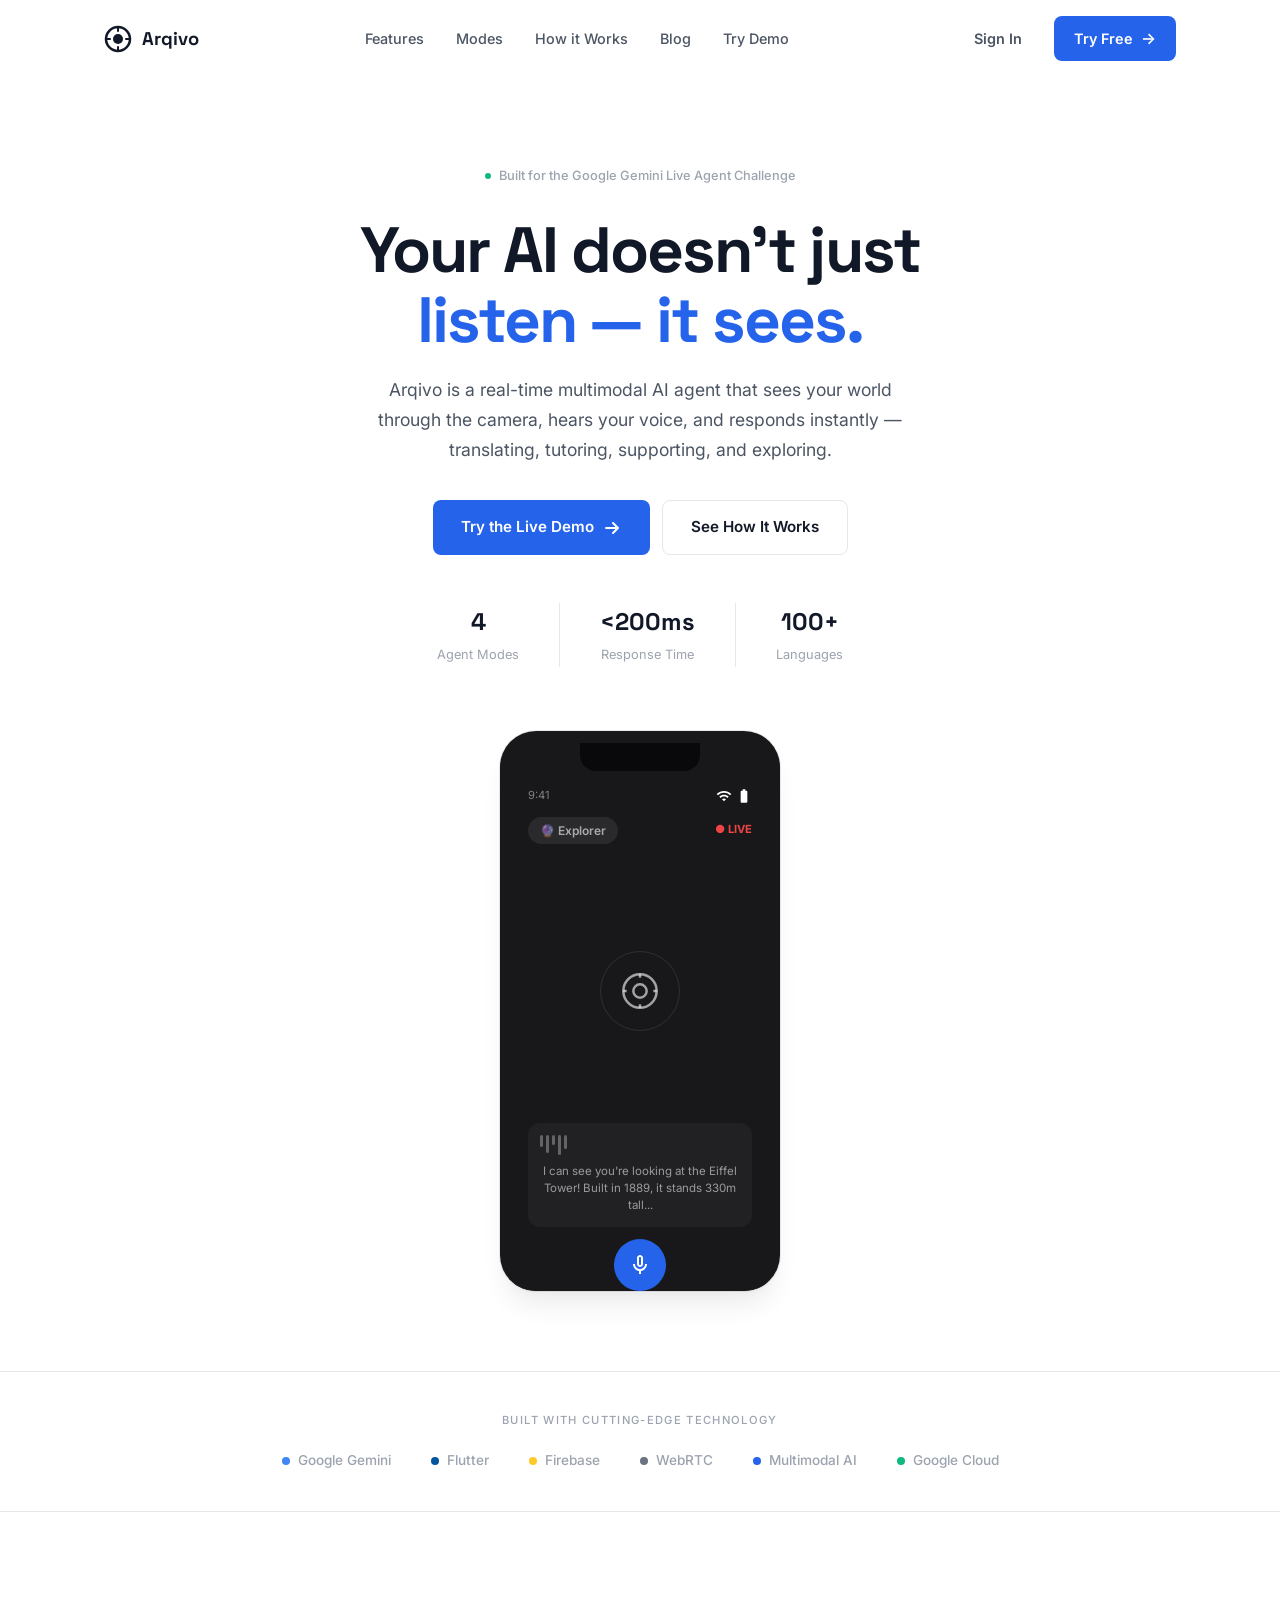
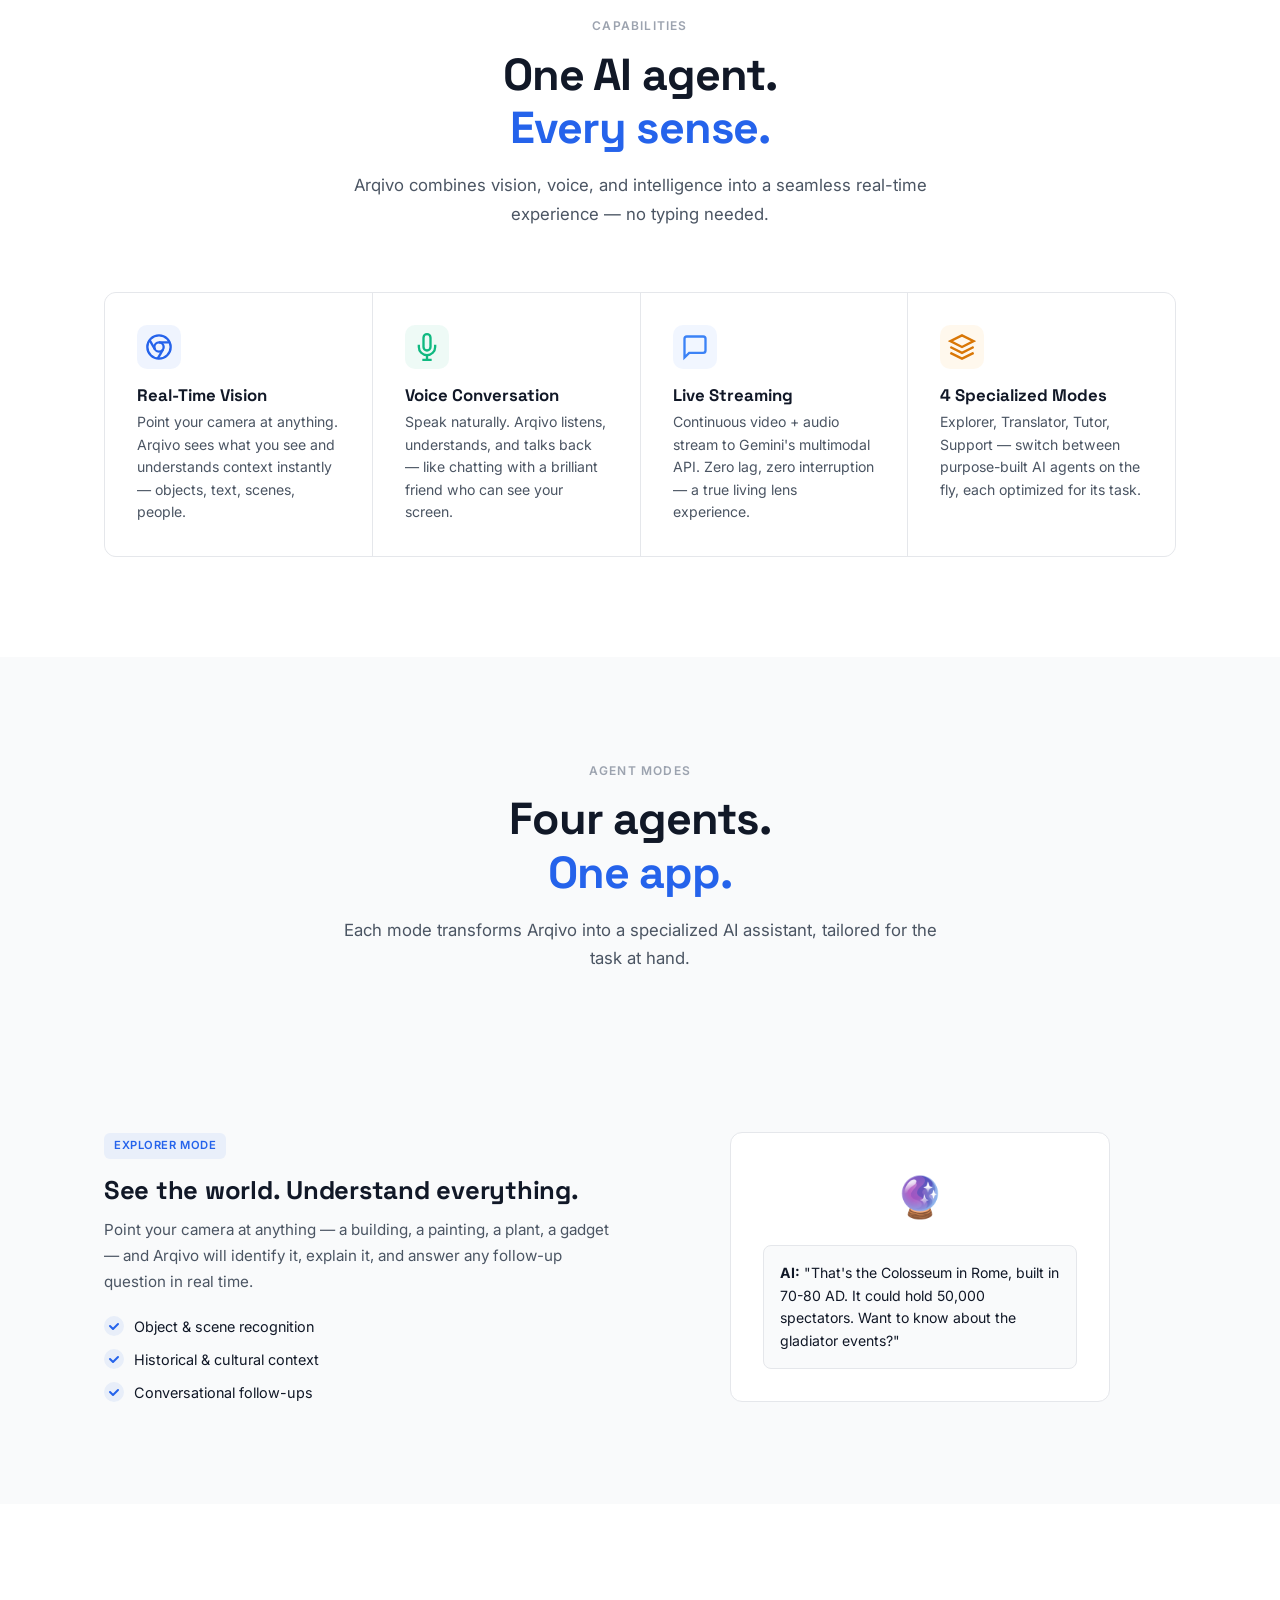
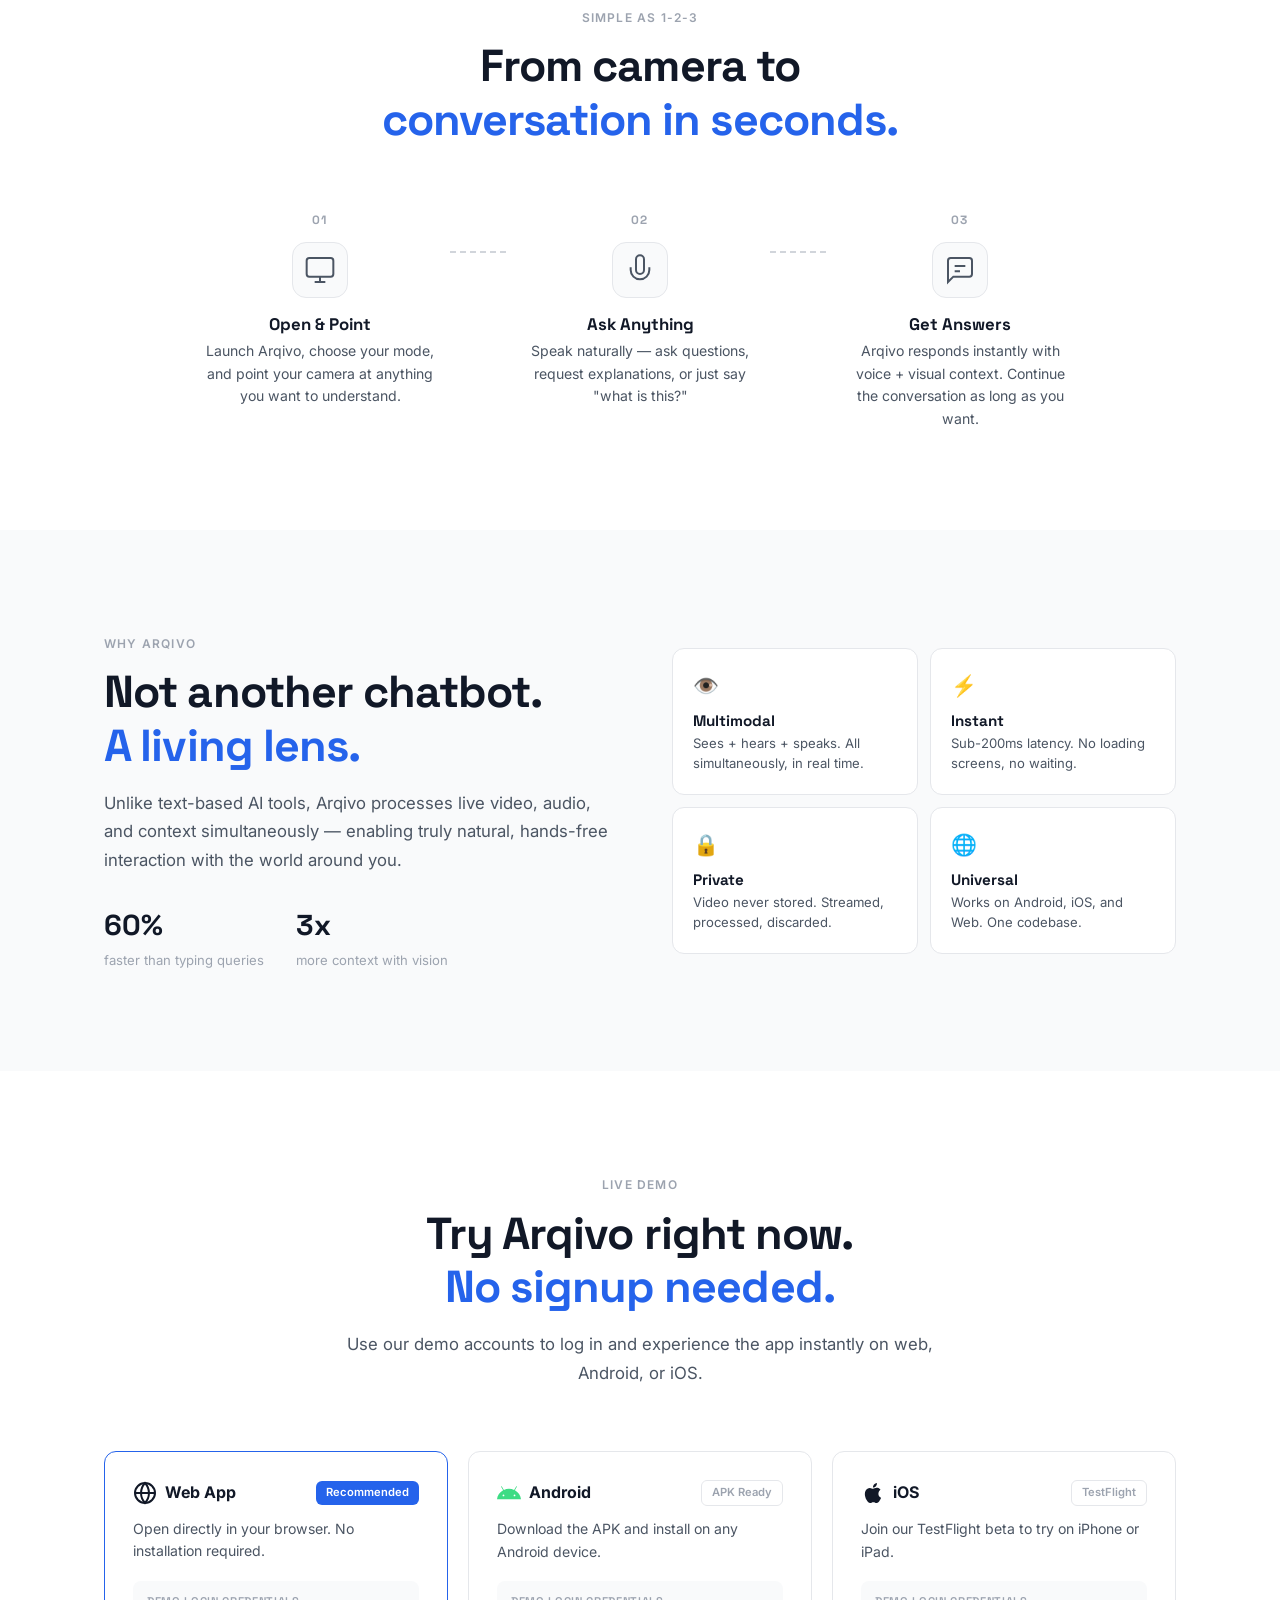
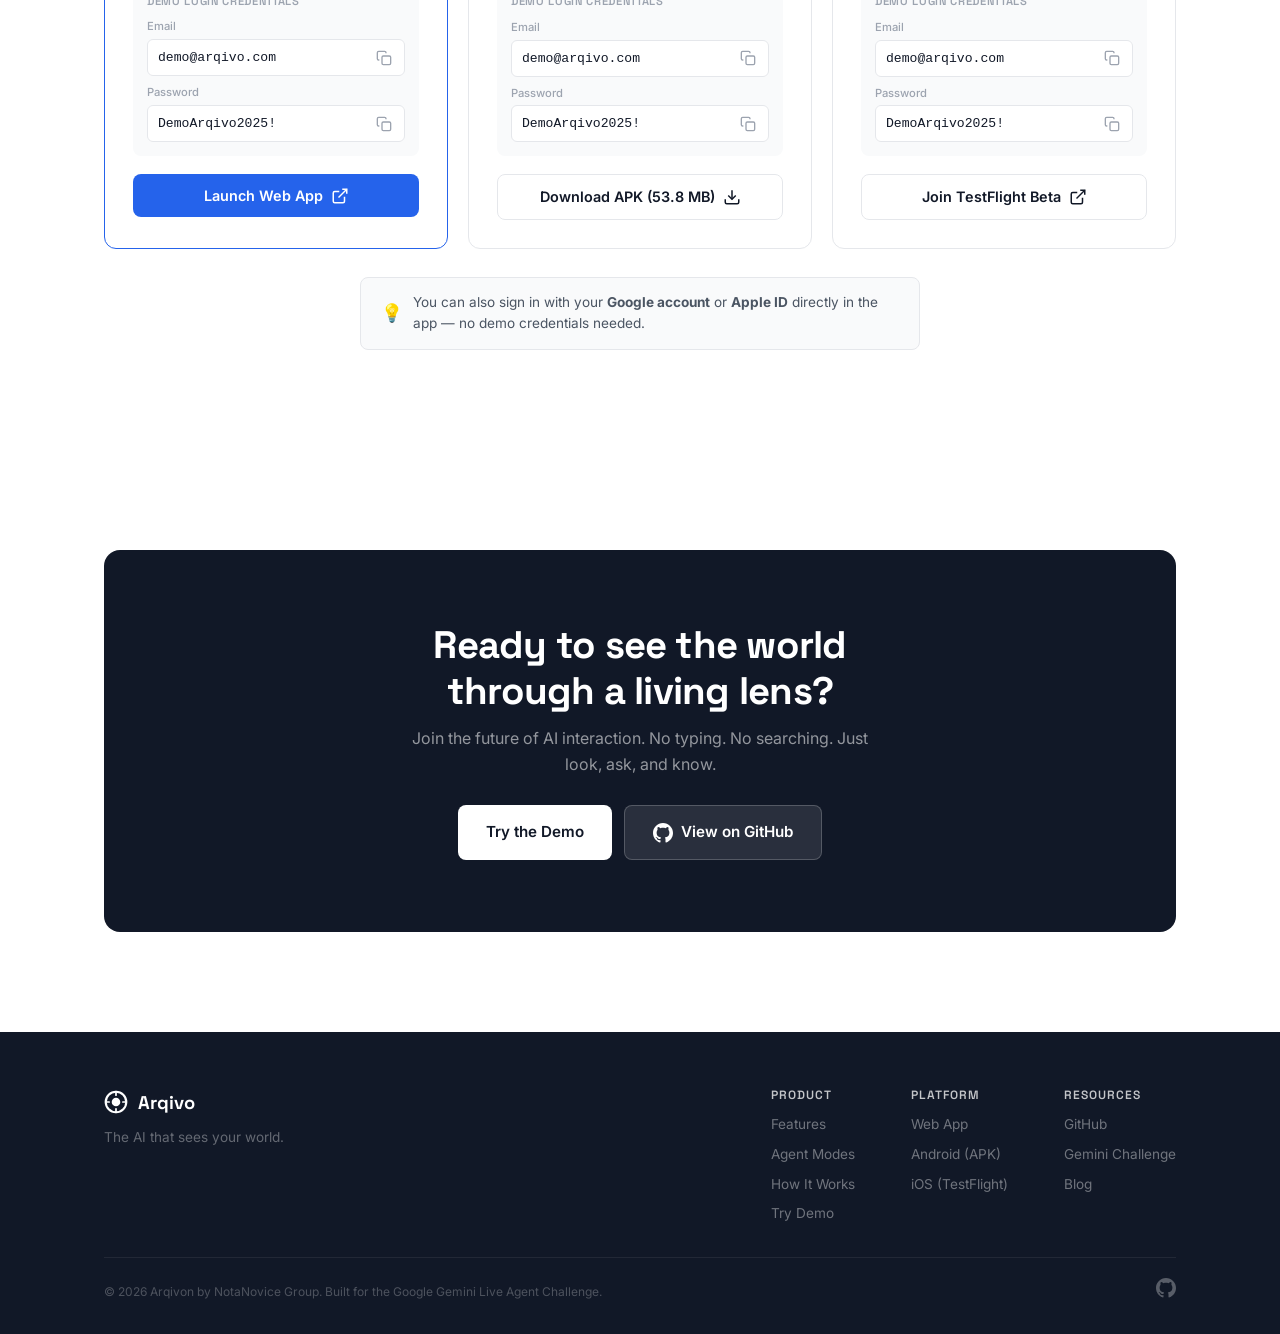
==== landing/index.html @ caa751e5 "Redesign landing page: remove AI slop, clean editorial aesthetic - Replace rainbow gradient palette " ====
<!DOCTYPE html>
<html lang="en">
<head>
    <meta charset="UTF-8">
    <meta name="viewport" content="width=device-width, initial-scale=1.0">
    <title>Arqivo — Your AI-Powered Living Lens</title>
    <meta name="description" content="Arqivo is a real-time multimodal AI agent that sees, hears, speaks and understands. Translate, tutor, support — all through one living lens.">
    <link rel="preconnect" href="https://fonts.googleapis.com">
    <link rel="preconnect" href="https://fonts.gstatic.com" crossorigin>
    <link href="https://fonts.googleapis.com/css2?family=Inter:wght@300;400;500;600;700;800;900&family=Space+Grotesk:wght@400;500;600;700&display=swap" rel="stylesheet">
    <link rel="stylesheet" href="styles.css">
    <link rel="icon" type="image/svg+xml" href="data:image/svg+xml,<svg xmlns='http://www.w3.org/2000/svg' viewBox='0 0 100 100'><text y='.9em' font-size='90'>🔮</text></svg>">
</head>
<body>

    <!-- ========== NAVBAR ========== -->
    <header class="navbar" id="navbar">
        <div class="container navbar__inner">
            <a href="#" class="navbar__brand">
                <div class="navbar__logo">
                    <svg width="28" height="28" viewBox="0 0 28 28" fill="none">
                        <circle cx="14" cy="14" r="12" stroke="#111827" stroke-width="2.5"/>
                        <circle cx="14" cy="14" r="5" fill="#111827"/>
                        <path d="M14 2V6M14 22V26M2 14H6M22 14H26" stroke="#111827" stroke-width="2" stroke-linecap="round"/>
                    </svg>
                </div>
                <span class="navbar__name">Arqivo</span>
            </a>
            <nav class="navbar__links" id="navLinks">
                <a href="#features" class="navbar__link">Features</a>
                <a href="#modes" class="navbar__link">Modes</a>
                <a href="#how-it-works" class="navbar__link">How it Works</a>
                <a href="blog.html" class="navbar__link">Blog</a>
                <a href="#demo" class="navbar__link">Try Demo</a>
            </nav>
            <div class="navbar__actions">
                <a href="#demo" class="btn btn--ghost">Sign In</a>
                <a href="#demo" class="btn btn--primary">Try Free <span class="btn__arrow">&rarr;</span></a>
            </div>
            <button class="navbar__hamburger" id="hamburger" aria-label="Menu">
                <span></span><span></span><span></span>
            </button>
        </div>
    </header>

    <!-- ========== MOBILE MENU ========== -->
    <div class="mobile-menu" id="mobileMenu">
        <a href="#features" class="mobile-menu__link">Features</a>
        <a href="#modes" class="mobile-menu__link">Modes</a>
        <a href="#how-it-works" class="mobile-menu__link">How it Works</a>
        <a href="blog.html" class="mobile-menu__link">Blog</a>
        <a href="#demo" class="mobile-menu__link">Try Demo</a>
        <div class="mobile-menu__actions">
            <a href="#demo" class="btn btn--primary btn--full">Try Free &rarr;</a>
        </div>
    </div>

    <!-- ========== HERO ========== -->
    <section class="hero">
        <div class="hero__bg">
            <div class="hero__orb hero__orb--1"></div>
            <div class="hero__orb hero__orb--2"></div>
            <div class="hero__orb hero__orb--3"></div>
            <div class="hero__grid"></div>
        </div>
        <div class="container hero__inner">
            <div class="hero__badge" data-animate="fade-up">
                <span class="hero__badge-dot"></span>
                Built for the Google Gemini Live Agent Challenge
            </div>
            <h1 class="hero__title" data-animate="fade-up" data-delay="100">
                Your AI doesn't just<br>
                <span class="hero__gradient-text">listen — it sees.</span>
            </h1>
            <p class="hero__subtitle" data-animate="fade-up" data-delay="200">
                Arqivo is a real-time multimodal AI agent that sees your world through the camera,
                hears your voice, and responds instantly — translating, tutoring, supporting, and exploring.
            </p>
            <div class="hero__cta" data-animate="fade-up" data-delay="300">
                <a href="#demo" class="btn btn--primary btn--lg">
                    Try the Live Demo
                    <svg width="20" height="20" viewBox="0 0 20 20" fill="none"><path d="M4 10H16M16 10L11 5M16 10L11 15" stroke="currentColor" stroke-width="2" stroke-linecap="round" stroke-linejoin="round"/></svg>
                </a>
                <a href="#how-it-works" class="btn btn--outline btn--lg">See How It Works</a>
            </div>
            <div class="hero__stats" data-animate="fade-up" data-delay="400">
                <div class="hero__stat">
                    <span class="hero__stat-number">4</span>
                    <span class="hero__stat-label">Agent Modes</span>
                </div>
                <div class="hero__stat-divider"></div>
                <div class="hero__stat">
                    <span class="hero__stat-number">&lt;200ms</span>
                    <span class="hero__stat-label">Response Time</span>
                </div>
                <div class="hero__stat-divider"></div>
                <div class="hero__stat">
                    <span class="hero__stat-number">100+</span>
                    <span class="hero__stat-label">Languages</span>
                </div>
            </div>
        </div>

        <!-- Hero Phone Mockup -->
        <div class="hero__visual" data-animate="fade-up" data-delay="500">
            <div class="phone-mockup">
                <div class="phone-mockup__frame">
                    <div class="phone-mockup__notch"></div>
                    <div class="phone-mockup__screen">
                        <div class="phone-mockup__status">
                            <span>9:41</span>
                            <div class="phone-mockup__icons">
                                <svg width="16" height="16" viewBox="0 0 24 24" fill="white"><path d="M1 9l2 2c4.97-4.97 13.03-4.97 18 0l2-2C16.93 2.93 7.08 2.93 1 9zm8 8l3 3 3-3c-1.65-1.66-4.34-1.66-6 0zm-4-4l2 2c2.76-2.76 7.24-2.76 10 0l2-2C15.14 9.14 8.87 9.14 5 13z"/></svg>
                                <svg width="16" height="16" viewBox="0 0 24 24" fill="white"><path d="M15.67 4H14V2h-4v2H8.33C7.6 4 7 4.6 7 5.33v15.33C7 21.4 7.6 22 8.33 22h7.33c.74 0 1.34-.6 1.34-1.33V5.33C17 4.6 16.4 4 15.67 4z"/></svg>
                            </div>
                        </div>
                        <div class="phone-mockup__content">
                            <div class="phone-mockup__header">
                                <div class="phone-mockup__mode-badge">🔮 Explorer</div>
                                <span class="phone-mockup__live">● LIVE</span>
                            </div>
                            <div class="phone-mockup__camera">
                                <div class="phone-mockup__cam-circle">
                                    <svg width="40" height="40" viewBox="0 0 24 24" fill="none" stroke="rgba(255,255,255,0.6)" stroke-width="1.5"><circle cx="12" cy="12" r="10"/><circle cx="12" cy="12" r="4"/><line x1="12" y1="2" x2="12" y2="4"/><line x1="12" y1="20" x2="12" y2="22"/><line x1="2" y1="12" x2="4" y2="12"/><line x1="20" y1="12" x2="22" y2="12"/></svg>
                                </div>
                            </div>
                            <div class="phone-mockup__response">
                                <div class="phone-mockup__wave">
                                    <span></span><span></span><span></span><span></span><span></span>
                                </div>
                                <p>I can see you're looking at the Eiffel Tower! Built in 1889, it stands 330m tall...</p>
                            </div>
                            <div class="phone-mockup__controls">
                                <div class="phone-mockup__mic-btn">
                                    <svg width="24" height="24" viewBox="0 0 24 24" fill="white"><path d="M12 14c1.66 0 3-1.34 3-3V5c0-1.66-1.34-3-3-3S9 3.34 9 5v6c0 1.66 1.34 3 3 3zm-1-9c0-.55.45-1 1-1s1 .45 1 1v6c0 .55-.45 1-1 1s-1-.45-1-1V5zm6 6c0 2.76-2.24 5-5 5s-5-2.24-5-5H5c0 3.53 2.61 6.43 6 6.92V21h2v-3.08c3.39-.49 6-3.39 6-6.92h-2z"/></svg>
                                </div>
                            </div>
                        </div>
                    </div>
                </div>
                <div class="phone-mockup__glow"></div>
            </div>
        </div>
    </section>

    <!-- ========== TECH BAR ========== -->
    <section class="logos-bar">
        <div class="container">
            <p class="logos-bar__label">Built with cutting-edge technology</p>
            <div class="logos-bar__track">
                <div class="logos-bar__slide">
                    <div class="logos-bar__item"><span class="logos-bar__dot logos-bar__dot--google"></span>Google Gemini</div>
                    <div class="logos-bar__item"><span class="logos-bar__dot logos-bar__dot--flutter"></span>Flutter</div>
                    <div class="logos-bar__item"><span class="logos-bar__dot logos-bar__dot--firebase"></span>Firebase</div>
                    <div class="logos-bar__item"><span class="logos-bar__dot logos-bar__dot--webrtc"></span>WebRTC</div>
                    <div class="logos-bar__item"><span class="logos-bar__dot logos-bar__dot--ai"></span>Multimodal AI</div>
                    <div class="logos-bar__item"><span class="logos-bar__dot logos-bar__dot--cloud"></span>Google Cloud</div>
                </div>
            </div>
        </div>
    </section>

    <!-- ========== FEATURES ========== -->
    <section class="features" id="features">
        <div class="container">
            <div class="section-header" data-animate="fade-up">
                <span class="section-tag">Capabilities</span>
                <h2 class="section-title">One AI agent.<br><span class="gradient-text">Every sense.</span></h2>
                <p class="section-desc">Arqivo combines vision, voice, and intelligence into a seamless real-time experience — no typing needed.</p>
            </div>

            <div class="features__grid">
                <div class="feature-card feature-card--highlight" data-animate="fade-up" data-delay="0">
                    <div class="feature-card__icon feature-card__icon--purple">
                        <svg width="28" height="28" viewBox="0 0 24 24" fill="none" stroke="currentColor" stroke-width="2"><circle cx="12" cy="12" r="10"/><circle cx="12" cy="12" r="4"/><line x1="21.17" y1="8" x2="12" y2="8"/><line x1="3.95" y1="6.06" x2="8.54" y2="14"/><line x1="10.88" y1="21.94" x2="15.46" y2="14"/></svg>
                    </div>
                    <h3 class="feature-card__title">Real-Time Vision</h3>
                    <p class="feature-card__desc">Point your camera at anything. Arqivo sees what you see and understands context instantly — objects, text, scenes, people.</p>
                </div>
                <div class="feature-card" data-animate="fade-up" data-delay="100">
                    <div class="feature-card__icon feature-card__icon--green">
                        <svg width="28" height="28" viewBox="0 0 24 24" fill="none" stroke="currentColor" stroke-width="2"><path d="M12 1a3 3 0 00-3 3v8a3 3 0 006 0V4a3 3 0 00-3-3z"/><path d="M19 10v2a7 7 0 01-14 0v-2"/><line x1="12" y1="19" x2="12" y2="23"/><line x1="8" y1="23" x2="16" y2="23"/></svg>
                    </div>
                    <h3 class="feature-card__title">Voice Conversation</h3>
                    <p class="feature-card__desc">Speak naturally. Arqivo listens, understands, and talks back — like chatting with a brilliant friend who can see your screen.</p>
                </div>
                <div class="feature-card" data-animate="fade-up" data-delay="200">
                    <div class="feature-card__icon feature-card__icon--blue">
                        <svg width="28" height="28" viewBox="0 0 24 24" fill="none" stroke="currentColor" stroke-width="2"><path d="M21 15a2 2 0 01-2 2H7l-4 4V5a2 2 0 012-2h14a2 2 0 012 2z"/></svg>
                    </div>
                    <h3 class="feature-card__title">Live Streaming</h3>
                    <p class="feature-card__desc">Continuous video + audio stream to Gemini's multimodal API. Zero lag, zero interruption — a true living lens experience.</p>
                </div>
                <div class="feature-card" data-animate="fade-up" data-delay="300">
                    <div class="feature-card__icon feature-card__icon--amber">
                        <svg width="28" height="28" viewBox="0 0 24 24" fill="none" stroke="currentColor" stroke-width="2"><path d="M12 2L2 7l10 5 10-5-10-5z"/><path d="M2 17l10 5 10-5"/><path d="M2 12l10 5 10-5"/></svg>
                    </div>
                    <h3 class="feature-card__title">4 Specialized Modes</h3>
                    <p class="feature-card__desc">Explorer, Translator, Tutor, Support — switch between purpose-built AI agents on the fly, each optimized for its task.</p>
                </div>
            </div>
        </div>
    </section>

    <!-- ========== MODES ========== -->
    <section class="modes" id="modes">
        <div class="container">
            <div class="section-header" data-animate="fade-up">
                <span class="section-tag">Agent Modes</span>
                <h2 class="section-title">Four agents.<br><span class="gradient-text">One app.</span></h2>
                <p class="section-desc">Each mode transforms Arqivo into a specialized AI assistant, tailored for the task at hand.</p>
            </div>

            <div class="modes__tabs" data-animate="fade-up" data-delay="100">
                <button class="mode-tab mode-tab--active" data-mode="explorer">
                    <span class="mode-tab__icon">🔮</span>
                    <span class="mode-tab__label">Explorer</span>
                </button>
                <button class="mode-tab" data-mode="translator">
                    <span class="mode-tab__icon">🌍</span>
                    <span class="mode-tab__label">Translator</span>
                </button>
                <button class="mode-tab" data-mode="tutor">
                    <span class="mode-tab__icon">🎓</span>
                    <span class="mode-tab__label">Tutor</span>
                </button>
                <button class="mode-tab" data-mode="support">
                    <span class="mode-tab__icon">🛠️</span>
                    <span class="mode-tab__label">Support</span>
                </button>
            </div>

            <div class="modes__panels">
                <div class="mode-panel mode-panel--active" id="panel-explorer" data-animate="fade-up" data-delay="200">
                    <div class="mode-panel__content">
                        <div class="mode-panel__badge mode-panel__badge--purple">Explorer Mode</div>
                        <h3 class="mode-panel__title">See the world. Understand everything.</h3>
                        <p class="mode-panel__desc">Point your camera at anything — a building, a painting, a plant, a gadget — and Arqivo will identify it, explain it, and answer any follow-up question in real time.</p>
                        <ul class="mode-panel__features">
                            <li><svg width="20" height="20" viewBox="0 0 20 20" fill="none"><circle cx="10" cy="10" r="10" fill="#2563EB" fill-opacity="0.08"/><path d="M6 10l3 3 5-5" stroke="#2563EB" stroke-width="2" stroke-linecap="round" stroke-linejoin="round"/></svg> Object &amp; scene recognition</li>
                            <li><svg width="20" height="20" viewBox="0 0 20 20" fill="none"><circle cx="10" cy="10" r="10" fill="#2563EB" fill-opacity="0.08"/><path d="M6 10l3 3 5-5" stroke="#2563EB" stroke-width="2" stroke-linecap="round" stroke-linejoin="round"/></svg> Historical &amp; cultural context</li>
                            <li><svg width="20" height="20" viewBox="0 0 20 20" fill="none"><circle cx="10" cy="10" r="10" fill="#2563EB" fill-opacity="0.08"/><path d="M6 10l3 3 5-5" stroke="#2563EB" stroke-width="2" stroke-linecap="round" stroke-linejoin="round"/></svg> Conversational follow-ups</li>
                        </ul>
                    </div>
                    <div class="mode-panel__visual">
                        <div class="mode-visual-card mode-visual-card--purple">
                            <div class="mode-visual-card__emoji">🔮</div>
                            <div class="mode-visual-card__bubble"><p><strong>AI:</strong> "That's the Colosseum in Rome, built in 70-80 AD. It could hold 50,000 spectators. Want to know about the gladiator events?"</p></div>
                        </div>
                    </div>
                </div>

                <div class="mode-panel" id="panel-translator">
                    <div class="mode-panel__content">
                        <div class="mode-panel__badge mode-panel__badge--amber">Translator Mode</div>
                        <h3 class="mode-panel__title">Break every language barrier.</h3>
                        <p class="mode-panel__desc">Hold your phone up to a sign, menu, or document — or just speak — and Arqivo translates in real time with perfect context and natural pronunciation.</p>
                        <ul class="mode-panel__features">
                            <li><svg width="20" height="20" viewBox="0 0 20 20" fill="none"><circle cx="10" cy="10" r="10" fill="#D97706" fill-opacity="0.08"/><path d="M6 10l3 3 5-5" stroke="#D97706" stroke-width="2" stroke-linecap="round" stroke-linejoin="round"/></svg> Visual text translation (signs, menus)</li>
                            <li><svg width="20" height="20" viewBox="0 0 20 20" fill="none"><circle cx="10" cy="10" r="10" fill="#D97706" fill-opacity="0.08"/><path d="M6 10l3 3 5-5" stroke="#D97706" stroke-width="2" stroke-linecap="round" stroke-linejoin="round"/></svg> Spoken language interpretation</li>
                            <li><svg width="20" height="20" viewBox="0 0 20 20" fill="none"><circle cx="10" cy="10" r="10" fill="#D97706" fill-opacity="0.08"/><path d="M6 10l3 3 5-5" stroke="#D97706" stroke-width="2" stroke-linecap="round" stroke-linejoin="round"/></svg> 100+ languages supported</li>
                        </ul>
                    </div>
                    <div class="mode-panel__visual">
                        <div class="mode-visual-card mode-visual-card--amber">
                            <div class="mode-visual-card__emoji">🌍</div>
                            <div class="mode-visual-card__bubble"><p><strong>AI:</strong> "The sign says 'Sortie de secours' — that's French for 'Emergency Exit'. The arrow points left."</p></div>
                        </div>
                    </div>
                </div>

                <div class="mode-panel" id="panel-tutor">
                    <div class="mode-panel__content">
                        <div class="mode-panel__badge mode-panel__badge--green">Tutor Mode</div>
                        <h3 class="mode-panel__title">Your personal genius tutor.</h3>
                        <p class="mode-panel__desc">Point at a math problem, a textbook page, or lab equipment — Arqivo explains concepts step-by-step, adapting to your level and learning style.</p>
                        <ul class="mode-panel__features">
                            <li><svg width="20" height="20" viewBox="0 0 20 20" fill="none"><circle cx="10" cy="10" r="10" fill="#059669" fill-opacity="0.08"/><path d="M6 10l3 3 5-5" stroke="#059669" stroke-width="2" stroke-linecap="round" stroke-linejoin="round"/></svg> Step-by-step walkthroughs</li>
                            <li><svg width="20" height="20" viewBox="0 0 20 20" fill="none"><circle cx="10" cy="10" r="10" fill="#059669" fill-opacity="0.08"/><path d="M6 10l3 3 5-5" stroke="#059669" stroke-width="2" stroke-linecap="round" stroke-linejoin="round"/></svg> Adaptive difficulty levels</li>
                            <li><svg width="20" height="20" viewBox="0 0 20 20" fill="none"><circle cx="10" cy="10" r="10" fill="#059669" fill-opacity="0.08"/><path d="M6 10l3 3 5-5" stroke="#059669" stroke-width="2" stroke-linecap="round" stroke-linejoin="round"/></svg> Visual problem solving (math, science)</li>
                        </ul>
                    </div>
                    <div class="mode-panel__visual">
                        <div class="mode-visual-card mode-visual-card--green">
                            <div class="mode-visual-card__emoji">🎓</div>
                            <div class="mode-visual-card__bubble"><p><strong>AI:</strong> "This is a quadratic equation: x² + 5x + 6 = 0. Let me factor it step by step... (x+2)(x+3) = 0, so x = -2 or x = -3."</p></div>
                        </div>
                    </div>
                </div>

                <div class="mode-panel" id="panel-support">
                    <div class="mode-panel__content">
                        <div class="mode-panel__badge mode-panel__badge--blue">Support Mode</div>
                        <h3 class="mode-panel__title">Fix anything. Visually guided.</h3>
                        <p class="mode-panel__desc">Show Arqivo a broken appliance, an error screen, or a tangled cable setup — it diagnoses the issue and walks you through the fix, step by step.</p>
                        <ul class="mode-panel__features">
                            <li><svg width="20" height="20" viewBox="0 0 20 20" fill="none"><circle cx="10" cy="10" r="10" fill="#2563EB" fill-opacity="0.08"/><path d="M6 10l3 3 5-5" stroke="#2563EB" stroke-width="2" stroke-linecap="round" stroke-linejoin="round"/></svg> Visual diagnostics</li>
                            <li><svg width="20" height="20" viewBox="0 0 20 20" fill="none"><circle cx="10" cy="10" r="10" fill="#2563EB" fill-opacity="0.08"/><path d="M6 10l3 3 5-5" stroke="#2563EB" stroke-width="2" stroke-linecap="round" stroke-linejoin="round"/></svg> Step-by-step repair guidance</li>
                            <li><svg width="20" height="20" viewBox="0 0 20 20" fill="none"><circle cx="10" cy="10" r="10" fill="#2563EB" fill-opacity="0.08"/><path d="M6 10l3 3 5-5" stroke="#2563EB" stroke-width="2" stroke-linecap="round" stroke-linejoin="round"/></svg> Error code lookups</li>
                        </ul>
                    </div>
                    <div class="mode-panel__visual">
                        <div class="mode-visual-card mode-visual-card--blue">
                            <div class="mode-visual-card__emoji">🛠️</div>
                            <div class="mode-visual-card__bubble"><p><strong>AI:</strong> "I can see error code E4 on your washing machine. That's a drainage issue. First, check the filter at the bottom-right..."</p></div>
                        </div>
                    </div>
                </div>
            </div>
        </div>
    </section>

    <!-- ========== HOW IT WORKS ========== -->
    <section class="how-it-works" id="how-it-works">
        <div class="container">
            <div class="section-header" data-animate="fade-up">
                <span class="section-tag">Simple as 1-2-3</span>
                <h2 class="section-title">From camera to<br><span class="gradient-text">conversation in seconds.</span></h2>
            </div>
            <div class="steps">
                <div class="step" data-animate="fade-up" data-delay="0">
                    <div class="step__number">01</div>
                    <div class="step__icon">
                        <svg width="32" height="32" viewBox="0 0 24 24" fill="none" stroke="currentColor" stroke-width="1.5"><rect x="2" y="3" width="20" height="14" rx="2"/><path d="M8 21h8M12 17v4"/></svg>
                    </div>
                    <h3 class="step__title">Open &amp; Point</h3>
                    <p class="step__desc">Launch Arqivo, choose your mode, and point your camera at anything you want to understand.</p>
                </div>
                <div class="step__connector">
                    <svg width="60" height="2"><line x1="0" y1="1" x2="60" y2="1" stroke="#D1D5DB" stroke-width="2" stroke-dasharray="6 4"/></svg>
                </div>
                <div class="step" data-animate="fade-up" data-delay="100">
                    <div class="step__number">02</div>
                    <div class="step__icon">
                        <svg width="32" height="32" viewBox="0 0 24 24" fill="none" stroke="currentColor" stroke-width="1.5"><path d="M12 1a3 3 0 00-3 3v8a3 3 0 006 0V4a3 3 0 00-3-3z"/><path d="M19 10v2a7 7 0 01-14 0v-2"/></svg>
                    </div>
                    <h3 class="step__title">Ask Anything</h3>
                    <p class="step__desc">Speak naturally — ask questions, request explanations, or just say "what is this?"</p>
                </div>
                <div class="step__connector">
                    <svg width="60" height="2"><line x1="0" y1="1" x2="60" y2="1" stroke="#D1D5DB" stroke-width="2" stroke-dasharray="6 4"/></svg>
                </div>
                <div class="step" data-animate="fade-up" data-delay="200">
                    <div class="step__number">03</div>
                    <div class="step__icon">
                        <svg width="32" height="32" viewBox="0 0 24 24" fill="none" stroke="currentColor" stroke-width="1.5"><path d="M21 15a2 2 0 01-2 2H7l-4 4V5a2 2 0 012-2h14a2 2 0 012 2z"/><path d="M8 9h8M8 13h4"/></svg>
                    </div>
                    <h3 class="step__title">Get Answers</h3>
                    <p class="step__desc">Arqivo responds instantly with voice + visual context. Continue the conversation as long as you want.</p>
                </div>
            </div>
        </div>
    </section>

    <!-- ========== WHY ARQIVO ========== -->
    <section class="why">
        <div class="container">
            <div class="why__grid">
                <div class="why__content" data-animate="fade-up">
                    <span class="section-tag">Why Arqivo</span>
                    <h2 class="section-title section-title--left">Not another chatbot.<br><span class="gradient-text">A living lens.</span></h2>
                    <p class="section-desc section-desc--left">Unlike text-based AI tools, Arqivo processes live video, audio, and context simultaneously — enabling truly natural, hands-free interaction with the world around you.</p>
                    <div class="why__metrics">
                        <div class="why__metric">
                            <div class="why__metric-value">60%</div>
                            <div class="why__metric-label">faster than typing queries</div>
                        </div>
                        <div class="why__metric">
                            <div class="why__metric-value">3x</div>
                            <div class="why__metric-label">more context with vision</div>
                        </div>
                    </div>
                </div>
                <div class="why__cards" data-animate="fade-up" data-delay="200">
                    <div class="why-card">
                        <div class="why-card__icon">👁️</div>
                        <h4 class="why-card__title">Multimodal</h4>
                        <p class="why-card__desc">Sees + hears + speaks. All simultaneously, in real time.</p>
                    </div>
                    <div class="why-card">
                        <div class="why-card__icon">⚡</div>
                        <h4 class="why-card__title">Instant</h4>
                        <p class="why-card__desc">Sub-200ms latency. No loading screens, no waiting.</p>
                    </div>
                    <div class="why-card">
                        <div class="why-card__icon">🔒</div>
                        <h4 class="why-card__title">Private</h4>
                        <p class="why-card__desc">Video never stored. Streamed, processed, discarded.</p>
                    </div>
                    <div class="why-card">
                        <div class="why-card__icon">🌐</div>
                        <h4 class="why-card__title">Universal</h4>
                        <p class="why-card__desc">Works on Android, iOS, and Web. One codebase.</p>
                    </div>
                </div>
            </div>
        </div>
    </section>

    <!-- ========== DEMO LOGIN ========== -->
    <section class="demo" id="demo">
        <div class="container">
            <div class="section-header" data-animate="fade-up">
                <span class="section-tag">Live Demo</span>
                <h2 class="section-title">Try Arqivo right now.<br><span class="gradient-text">No signup needed.</span></h2>
                <p class="section-desc">Use our demo accounts to log in and experience the app instantly on web, Android, or iOS.</p>
            </div>

            <div class="demo__grid" data-animate="fade-up" data-delay="100">
                <!-- Web App Card -->
                <div class="demo-card demo-card--featured">
                    <div class="demo-card__glow"></div>
                    <div class="demo-card__header">
                        <div class="demo-card__platform">
                            <svg width="24" height="24" viewBox="0 0 24 24" fill="none" stroke="currentColor" stroke-width="2"><circle cx="12" cy="12" r="10"/><path d="M2 12h20"/><path d="M12 2a15.3 15.3 0 014 10 15.3 15.3 0 01-4 10 15.3 15.3 0 01-4-10 15.3 15.3 0 014-10z"/></svg>
                            <span>Web App</span>
                        </div>
                        <span class="demo-card__badge">Recommended</span>
                    </div>
                    <p class="demo-card__desc">Open directly in your browser. No installation required.</p>
                    <div class="demo-card__credentials">
                        <h4>Demo Login Credentials</h4>
                        <div class="demo-card__field">
                            <label>Email</label>
                            <div class="demo-card__copy" data-copy="demo@arqivo.com">
                                <code>demo@arqivo.com</code>
                                <button class="copy-btn" title="Copy"><svg width="16" height="16" viewBox="0 0 24 24" fill="none" stroke="currentColor" stroke-width="2"><rect x="9" y="9" width="13" height="13" rx="2"/><path d="M5 15H4a2 2 0 01-2-2V4a2 2 0 012-2h9a2 2 0 012 2v1"/></svg></button>
                            </div>
                        </div>
                        <div class="demo-card__field">
                            <label>Password</label>
                            <div class="demo-card__copy" data-copy="DemoArqivo2025!">
                                <code>DemoArqivo2025!</code>
                                <button class="copy-btn" title="Copy"><svg width="16" height="16" viewBox="0 0 24 24" fill="none" stroke="currentColor" stroke-width="2"><rect x="9" y="9" width="13" height="13" rx="2"/><path d="M5 15H4a2 2 0 01-2-2V4a2 2 0 012-2h9a2 2 0 012 2v1"/></svg></button>
                            </div>
                        </div>
                    </div>
                    <a href="https://arqivon-inc.web.app" target="_blank" class="btn btn--primary btn--full">
                        Launch Web App
                        <svg width="18" height="18" viewBox="0 0 24 24" fill="none" stroke="currentColor" stroke-width="2"><path d="M18 13v6a2 2 0 01-2 2H5a2 2 0 01-2-2V8a2 2 0 012-2h6"/><polyline points="15 3 21 3 21 9"/><line x1="10" y1="14" x2="21" y2="3"/></svg>
                    </a>
                </div>

                <!-- Android Card -->
                <div class="demo-card">
                    <div class="demo-card__header">
                        <div class="demo-card__platform">
                            <svg width="24" height="24" viewBox="0 0 24 24" fill="#3DDC84"><path d="M17.523 15.341c-.5 0-.906-.405-.906-.906s.405-.906.906-.906.906.405.906.906-.406.906-.906.906zm-11.046 0c-.5 0-.906-.405-.906-.906s.406-.906.906-.906.906.405.906.906-.405.906-.906.906zm11.4-6.027l1.997-3.462a.416.416 0 00-.152-.567.416.416 0 00-.567.152L17.12 8.95a12.04 12.04 0 00-5.12-1.13 12.04 12.04 0 00-5.12 1.13L4.845 5.437a.416.416 0 00-.567-.152.416.416 0 00-.152.567l1.997 3.462C2.688 11.188.344 14.457 0 18.34h24c-.344-3.883-2.688-7.152-6.123-9.026z"/></svg>
                            <span>Android</span>
                        </div>
                        <span class="demo-card__badge demo-card__badge--outline">APK Ready</span>
                    </div>
                    <p class="demo-card__desc">Download the APK and install on any Android device.</p>
                    <div class="demo-card__credentials">
                        <h4>Demo Login Credentials</h4>
                        <div class="demo-card__field">
                            <label>Email</label>
                            <div class="demo-card__copy" data-copy="demo@arqivo.com">
                                <code>demo@arqivo.com</code>
                                <button class="copy-btn" title="Copy"><svg width="16" height="16" viewBox="0 0 24 24" fill="none" stroke="currentColor" stroke-width="2"><rect x="9" y="9" width="13" height="13" rx="2"/><path d="M5 15H4a2 2 0 01-2-2V4a2 2 0 012-2h9a2 2 0 012 2v1"/></svg></button>
                            </div>
                        </div>
                        <div class="demo-card__field">
                            <label>Password</label>
                            <div class="demo-card__copy" data-copy="DemoArqivo2025!">
                                <code>DemoArqivo2025!</code>
                                <button class="copy-btn" title="Copy"><svg width="16" height="16" viewBox="0 0 24 24" fill="none" stroke="currentColor" stroke-width="2"><rect x="9" y="9" width="13" height="13" rx="2"/><path d="M5 15H4a2 2 0 01-2-2V4a2 2 0 012-2h9a2 2 0 012 2v1"/></svg></button>
                            </div>
                        </div>
                    </div>
                    <a href="#" class="btn btn--outline btn--full" onclick="alert('APK download coming soon! Use the web app for now.'); return false;">
                        Download APK (53.8 MB)
                        <svg width="18" height="18" viewBox="0 0 24 24" fill="none" stroke="currentColor" stroke-width="2"><path d="M21 15v4a2 2 0 01-2 2H5a2 2 0 01-2-2v-4"/><polyline points="7 10 12 15 17 10"/><line x1="12" y1="15" x2="12" y2="3"/></svg>
                    </a>
                </div>

                <!-- iOS Card -->
                <div class="demo-card">
                    <div class="demo-card__header">
                        <div class="demo-card__platform">
                            <svg width="24" height="24" viewBox="0 0 24 24" fill="currentColor"><path d="M18.71 19.5c-.83 1.24-1.71 2.45-3.05 2.47-1.34.03-1.77-.79-3.29-.79-1.53 0-2 .77-3.27.82-1.31.05-2.3-1.32-3.14-2.53C4.25 17 2.94 12.45 4.7 9.39c.87-1.52 2.43-2.48 4.12-2.51 1.28-.02 2.5.87 3.29.87.78 0 2.26-1.07 3.8-.91.65.03 2.47.26 3.64 1.98-.09.06-2.17 1.28-2.15 3.81.03 3.02 2.65 4.03 2.68 4.04-.03.07-.42 1.44-1.38 2.83M13 3.5c.73-.83 1.94-1.46 2.94-1.5.13 1.17-.34 2.35-1.04 3.19-.69.85-1.83 1.51-2.95 1.42-.15-1.15.41-2.35 1.05-3.11z"/></svg>
                            <span>iOS</span>
                        </div>
                        <span class="demo-card__badge demo-card__badge--outline">TestFlight</span>
                    </div>
                    <p class="demo-card__desc">Join our TestFlight beta to try on iPhone or iPad.</p>
                    <div class="demo-card__credentials">
                        <h4>Demo Login Credentials</h4>
                        <div class="demo-card__field">
                            <label>Email</label>
                            <div class="demo-card__copy" data-copy="demo@arqivo.com">
                                <code>demo@arqivo.com</code>
                                <button class="copy-btn" title="Copy"><svg width="16" height="16" viewBox="0 0 24 24" fill="none" stroke="currentColor" stroke-width="2"><rect x="9" y="9" width="13" height="13" rx="2"/><path d="M5 15H4a2 2 0 01-2-2V4a2 2 0 012-2h9a2 2 0 012 2v1"/></svg></button>
                            </div>
                        </div>
                        <div class="demo-card__field">
                            <label>Password</label>
                            <div class="demo-card__copy" data-copy="DemoArqivo2025!">
                                <code>DemoArqivo2025!</code>
                                <button class="copy-btn" title="Copy"><svg width="16" height="16" viewBox="0 0 24 24" fill="none" stroke="currentColor" stroke-width="2"><rect x="9" y="9" width="13" height="13" rx="2"/><path d="M5 15H4a2 2 0 01-2-2V4a2 2 0 012-2h9a2 2 0 012 2v1"/></svg></button>
                            </div>
                        </div>
                    </div>
                    <a href="#" class="btn btn--outline btn--full" onclick="alert('TestFlight link coming soon! Use the web app for now.'); return false;">
                        Join TestFlight Beta
                        <svg width="18" height="18" viewBox="0 0 24 24" fill="none" stroke="currentColor" stroke-width="2"><path d="M18 13v6a2 2 0 01-2 2H5a2 2 0 01-2-2V8a2 2 0 012-2h6"/><polyline points="15 3 21 3 21 9"/><line x1="10" y1="14" x2="21" y2="3"/></svg>
                    </a>
                </div>
            </div>

            <div class="demo__note" data-animate="fade-up" data-delay="200">
                <div class="demo__note-icon">💡</div>
                <p>You can also sign in with your <strong>Google account</strong> or <strong>Apple ID</strong> directly in the app — no demo credentials needed.</p>
            </div>
        </div>
    </section>

    <!-- ========== CTA ========== -->
    <section class="cta">
        <div class="container">
            <div class="cta__card" data-animate="fade-up">
                <div class="cta__bg-orb cta__bg-orb--1"></div>
                <div class="cta__bg-orb cta__bg-orb--2"></div>
                <h2 class="cta__title">Ready to see the world<br>through a living lens?</h2>
                <p class="cta__desc">Join the future of AI interaction. No typing. No searching. Just look, ask, and know.</p>
                <div class="cta__buttons">
                    <a href="#demo" class="btn btn--white btn--lg">Try the Demo</a>
                    <a href="https://github.com/Medialordofficial/Arqivo" target="_blank" class="btn btn--ghost-white btn--lg">
                        <svg width="20" height="20" viewBox="0 0 24 24" fill="currentColor"><path d="M12 0c-6.626 0-12 5.373-12 12 0 5.302 3.438 9.8 8.207 11.387.599.111.793-.261.793-.577v-2.234c-3.338.726-4.033-1.416-4.033-1.416-.546-1.387-1.333-1.756-1.333-1.756-1.089-.745.083-.729.083-.729 1.205.084 1.839 1.237 1.839 1.237 1.07 1.834 2.807 1.304 3.492.997.107-.775.418-1.305.762-1.604-2.665-.305-5.467-1.334-5.467-5.931 0-1.311.469-2.381 1.236-3.221-.124-.303-.535-1.524.117-3.176 0 0 1.008-.322 3.301 1.23.957-.266 1.983-.399 3.003-.404 1.02.005 2.047.138 3.006.404 2.291-1.552 3.297-1.23 3.297-1.23.653 1.653.242 2.874.118 3.176.77.84 1.235 1.911 1.235 3.221 0 4.609-2.807 5.624-5.479 5.921.43.372.823 1.102.823 2.222v3.293c0 .319.192.694.801.576 4.765-1.589 8.199-6.086 8.199-11.386 0-6.627-5.373-12-12-12z"/></svg>
                        View on GitHub
                    </a>
                </div>
            </div>
        </div>
    </section>

    <!-- ========== FOOTER ========== -->
    <footer class="footer">
        <div class="container">
            <div class="footer__inner">
                <div class="footer__brand">
                    <a href="#" class="navbar__brand">
                        <div class="navbar__logo">
                            <svg width="24" height="24" viewBox="0 0 28 28" fill="none">
                                <circle cx="14" cy="14" r="12" stroke="#fff" stroke-width="2.5"/>
                                <circle cx="14" cy="14" r="5" fill="#fff"/>
                                <path d="M14 2V6M14 22V26M2 14H6M22 14H26" stroke="#fff" stroke-width="2" stroke-linecap="round"/>
                            </svg>
                        </div>
                        <span class="navbar__name">Arqivo</span>
                    </a>
                    <p class="footer__tagline">The AI that sees your world.</p>
                </div>
                <div class="footer__links">
                    <div class="footer__col">
                        <h4>Product</h4>
                        <a href="#features">Features</a>
                        <a href="#modes">Agent Modes</a>
                        <a href="#how-it-works">How It Works</a>
                        <a href="#demo">Try Demo</a>
                    </div>
                    <div class="footer__col">
                        <h4>Platform</h4>
                        <a href="https://arqivon-inc.web.app" target="_blank">Web App</a>
                        <a href="#">Android (APK)</a>
                        <a href="#">iOS (TestFlight)</a>
                    </div>
                    <div class="footer__col">
                        <h4>Resources</h4>
                        <a href="https://github.com/Medialordofficial/Arqivon" target="_blank">GitHub</a>
                        <a href="https://geminiliveagentchallenge.devpost.com/" target="_blank">Gemini Challenge</a>
                        <a href="blog.html">Blog</a>
                    </div>
                </div>
            </div>
            <div class="footer__bottom">
                <p>&copy; 2026 Arqivon by NotaNovice Group. Built for the Google Gemini Live Agent Challenge.</p>
                <div class="footer__socials">
                    <a href="https://github.com/Medialordofficial/Arqivo" target="_blank" aria-label="GitHub">
                        <svg width="20" height="20" viewBox="0 0 24 24" fill="currentColor"><path d="M12 0c-6.626 0-12 5.373-12 12 0 5.302 3.438 9.8 8.207 11.387.599.111.793-.261.793-.577v-2.234c-3.338.726-4.033-1.416-4.033-1.416-.546-1.387-1.333-1.756-1.333-1.756-1.089-.745.083-.729.083-.729 1.205.084 1.839 1.237 1.839 1.237 1.07 1.834 2.807 1.304 3.492.997.107-.775.418-1.305.762-1.604-2.665-.305-5.467-1.334-5.467-5.931 0-1.311.469-2.381 1.236-3.221-.124-.303-.535-1.524.117-3.176 0 0 1.008-.322 3.301 1.23.957-.266 1.983-.399 3.003-.404 1.02.005 2.047.138 3.006.404 2.291-1.552 3.297-1.23 3.297-1.23.653 1.653.242 2.874.118 3.176.77.84 1.235 1.911 1.235 3.221 0 4.609-2.807 5.624-5.479 5.921.43.372.823 1.102.823 2.222v3.293c0 .319.192.694.801.576 4.765-1.589 8.199-6.086 8.199-11.386 0-6.627-5.373-12-12-12z"/></svg>
                    </a>
                </div>
            </div>
        </div>
    </footer>

    <script>
    // Navbar scroll
    const navbar = document.getElementById('navbar');
    window.addEventListener('scroll', () => {
        navbar.classList.toggle('navbar--scrolled', window.scrollY > 50);
    });

    // Mobile menu
    const hamburger = document.getElementById('hamburger');
    const mobileMenu = document.getElementById('mobileMenu');
    hamburger.addEventListener('click', () => {
        hamburger.classList.toggle('active');
        mobileMenu.classList.toggle('active');
        document.body.style.overflow = mobileMenu.classList.contains('active') ? 'hidden' : '';
    });
    document.querySelectorAll('.mobile-menu__link').forEach(link => {
        link.addEventListener('click', () => {
            hamburger.classList.remove('active');
            mobileMenu.classList.remove('active');
            document.body.style.overflow = '';
        });
    });

    // Mode tabs
    const modeTabs = document.querySelectorAll('.mode-tab');
    const modePanels = document.querySelectorAll('.mode-panel');
    modeTabs.forEach(tab => {
        tab.addEventListener('click', () => {
            modeTabs.forEach(t => t.classList.remove('mode-tab--active'));
            modePanels.forEach(p => p.classList.remove('mode-panel--active'));
            tab.classList.add('mode-tab--active');
            document.getElementById(`panel-${tab.dataset.mode}`).classList.add('mode-panel--active');
        });
    });

    // Copy to clipboard
    document.querySelectorAll('.demo-card__copy').forEach(el => {
        el.addEventListener('click', async () => {
            const text = el.dataset.copy;
            try {
                await navigator.clipboard.writeText(text);
                const btn = el.querySelector('.copy-btn');
                btn.innerHTML = '<svg width="16" height="16" viewBox="0 0 24 24" fill="none" stroke="#10B981" stroke-width="2"><polyline points="20 6 9 17 4 12"/></svg>';
                setTimeout(() => {
                    btn.innerHTML = '<svg width="16" height="16" viewBox="0 0 24 24" fill="none" stroke="currentColor" stroke-width="2"><rect x="9" y="9" width="13" height="13" rx="2"/><path d="M5 15H4a2 2 0 01-2-2V4a2 2 0 012-2h9a2 2 0 012 2v1"/></svg>';
                }, 2000);
            } catch(e) {}
        });
    });

    // Scroll animations
    const observer = new IntersectionObserver((entries) => {
        entries.forEach(entry => {
            if (entry.isIntersecting) {
                setTimeout(() => entry.target.classList.add('animated'), parseInt(entry.target.dataset.delay || 0));
                observer.unobserve(entry.target);
            }
        });
    }, { threshold: 0.1, rootMargin: '0px 0px -50px 0px' });
    document.querySelectorAll('[data-animate]').forEach(el => observer.observe(el));

    // Smooth scroll
    document.querySelectorAll('a[href^="#"]').forEach(a => {
        a.addEventListener('click', function(e) {
            e.preventDefault();
            const t = document.querySelector(this.getAttribute('href'));
            if (t) window.scrollTo({ top: t.getBoundingClientRect().top + window.pageYOffset - 80, behavior: 'smooth' });
        });
    });
    </script>
</body>
</html>
---- landing/styles.css ----
/* ==========================================================================
   ARQIVO — LANDING PAGE STYLES
   Clean, editorial design. No gradients, no glassmorphism, no glow.
   ========================================================================== */

/* Reset & Variables */
*, *::before, *::after { margin: 0; padding: 0; box-sizing: border-box; }

:root {
    --accent: #2563EB;
    --accent-hover: #1D4ED8;
    --accent-soft: rgba(37, 99, 235, 0.06);

    --bg: #FFFFFF;
    --bg-subtle: #F9FAFB;
    --bg-dark: #111827;

    --text: #111827;
    --text-secondary: #4B5563;
    --text-tertiary: #9CA3AF;
    --border: #E5E7EB;

    --font-sans: 'Inter', -apple-system, BlinkMacSystemFont, sans-serif;
    --font-display: 'Space Grotesk', var(--font-sans);

    --shadow-sm: 0 1px 2px rgb(0 0 0 / .04);
    --shadow-md: 0 4px 6px -1px rgb(0 0 0 / .06), 0 2px 4px -2px rgb(0 0 0 / .04);
    --shadow-lg: 0 10px 15px -3px rgb(0 0 0 / .06), 0 4px 6px -4px rgb(0 0 0 / .03);
    --shadow-xl: 0 20px 25px -5px rgb(0 0 0 / .07), 0 8px 10px -6px rgb(0 0 0 / .03);

    --radius: 12px;
    --radius-lg: 16px;
    --radius-full: 9999px;

    /* Backward-compat aliases for blog.css */
    --primary: var(--accent);
    --primary-hover: var(--accent-hover);
    --secondary: #10B981;
    --accent2: var(--accent);
    --bg-main: var(--bg);
    --bg-alt: var(--bg-subtle);
    --text-main: var(--text);
    --text-muted: var(--text-secondary);
    --text-light: var(--text-tertiary);
}

html { scroll-behavior: smooth; }
body {
    font-family: var(--font-sans);
    color: var(--text);
    background: var(--bg);
    line-height: 1.6;
    -webkit-font-smoothing: antialiased;
    overflow-x: hidden;
}
a { color: inherit; text-decoration: none; }
img { max-width: 100%; display: block; }
ul, ol { list-style: none; }
h1, h2, h3, h4, h5, h6 { font-family: var(--font-display); line-height: 1.2; }

/* Container */
.container { max-width: 1120px; margin: 0 auto; padding: 0 24px; }

/* Accent text — solid color, no gradient */
.gradient-text,
.hero__gradient-text {
    color: var(--accent);
}

/* Section Header */
.section-header { text-align: center; max-width: 600px; margin: 0 auto 64px; }
.section-tag {
    display: inline-block;
    font-size: .75rem;
    font-weight: 600;
    text-transform: uppercase;
    letter-spacing: .1em;
    color: var(--text-tertiary);
    margin-bottom: 12px;
}
.section-title {
    font-size: clamp(1.8rem, 4vw, 2.8rem);
    font-weight: 800;
    margin-bottom: 16px;
    letter-spacing: -0.02em;
}
.section-title--left { text-align: left; }
.section-desc { font-size: 1.05rem; color: var(--text-secondary); line-height: 1.7; }
.section-desc--left { text-align: left; }

/* Buttons */
.btn {
    display: inline-flex;
    align-items: center;
    gap: 8px;
    font-family: var(--font-sans);
    font-weight: 600;
    font-size: .9rem;
    padding: 10px 20px;
    border-radius: 8px;
    border: none;
    cursor: pointer;
    transition: all .15s ease;
    white-space: nowrap;
}
.btn--primary {
    background: var(--accent);
    color: #fff;
}
.btn--primary:hover { background: var(--accent-hover); }
.btn--outline {
    background: transparent;
    color: var(--text);
    border: 1.5px solid var(--border);
}
.btn--outline:hover { border-color: var(--text-secondary); }
.btn--ghost { background: transparent; color: var(--text-secondary); }
.btn--ghost:hover { color: var(--text); }
.btn--white { background: #fff; color: var(--text); }
.btn--white:hover { background: #F3F4F6; }
.btn--ghost-white {
    background: rgba(255,255,255,.1);
    color: #fff;
    border: 1.5px solid rgba(255,255,255,.2);
}
.btn--ghost-white:hover { background: rgba(255,255,255,.15); }
.btn--lg { padding: 14px 28px; font-size: .95rem; }
.btn--full { width: 100%; justify-content: center; }
.btn__arrow { font-size: 1.1em; }

/* ======================================================================
   NAVBAR
   ====================================================================== */
.navbar {
    position: fixed;
    top: 0;
    left: 0;
    right: 0;
    z-index: 1000;
    padding: 16px 0;
    transition: all .3s ease;
}
.navbar--scrolled {
    background: rgba(255,255,255,.96);
    border-bottom: 1px solid var(--border);
    padding: 10px 0;
}
.navbar__inner {
    display: flex;
    align-items: center;
    justify-content: space-between;
}
.navbar__brand {
    display: flex;
    align-items: center;
    gap: 10px;
    font-weight: 700;
    font-size: 1.15rem;
}
.navbar__logo { display: flex; }
.navbar__name { font-family: var(--font-display); }
.navbar__links { display: flex; gap: 32px; }
.navbar__link {
    font-size: .9rem;
    font-weight: 500;
    color: var(--text-secondary);
    transition: color .2s;
}
.navbar__link:hover { color: var(--text); }
.navbar__actions { display: flex; gap: 12px; align-items: center; }
.navbar__hamburger {
    display: none;
    flex-direction: column;
    gap: 5px;
    background: none;
    border: none;
    cursor: pointer;
    padding: 4px;
}
.navbar__hamburger span {
    width: 22px;
    height: 2px;
    background: var(--text);
    border-radius: 2px;
    transition: all .3s;
}
.navbar__hamburger.active span:nth-child(1) { transform: rotate(45deg) translateY(7px); }
.navbar__hamburger.active span:nth-child(2) { opacity: 0; }
.navbar__hamburger.active span:nth-child(3) { transform: rotate(-45deg) translateY(-7px); }

/* Mobile Menu */
.mobile-menu {
    position: fixed;
    inset: 0;
    background: #fff;
    z-index: 999;
    display: flex;
    flex-direction: column;
    align-items: center;
    justify-content: center;
    gap: 24px;
    opacity: 0;
    pointer-events: none;
    transition: opacity .3s;
}
.mobile-menu.active { opacity: 1; pointer-events: all; }
.mobile-menu__link { font-size: 1.4rem; font-weight: 600; color: var(--text); }
.mobile-menu__actions { margin-top: 16px; width: 80%; max-width: 320px; }

/* ======================================================================
   HERO
   ====================================================================== */
.hero {
    position: relative;
    padding: 160px 0 80px;
    text-align: center;
}
.hero__bg { display: none; }
.hero__orb { display: none; }
.hero__grid { display: none; }
.hero__inner { position: relative; z-index: 1; }
.hero__badge {
    display: inline-flex;
    align-items: center;
    gap: 8px;
    font-size: .8rem;
    font-weight: 500;
    color: var(--text-tertiary);
    padding: 6px 0;
    margin-bottom: 24px;
}
.hero__badge-dot {
    width: 6px;
    height: 6px;
    background: #10B981;
    border-radius: 50%;
    display: inline-block;
    animation: pulse-dot 2s infinite;
}
@keyframes pulse-dot {
    0%, 100% { opacity: 1; }
    50% { opacity: .4; }
}
.hero__title {
    font-size: clamp(2.5rem, 6vw, 4rem);
    font-weight: 800;
    line-height: 1.08;
    margin-bottom: 20px;
    letter-spacing: -.03em;
    color: var(--text);
}
.hero__subtitle {
    font-size: 1.1rem;
    color: var(--text-secondary);
    max-width: 540px;
    margin: 0 auto 36px;
    line-height: 1.7;
}
.hero__cta {
    display: flex;
    gap: 12px;
    justify-content: center;
    flex-wrap: wrap;
    margin-bottom: 48px;
}
.hero__stats {
    display: flex;
    justify-content: center;
    gap: 40px;
    flex-wrap: wrap;
}
.hero__stat { text-align: center; }
.hero__stat-number {
    display: block;
    font-size: 1.5rem;
    font-weight: 800;
    font-family: var(--font-display);
    color: var(--text);
}
.hero__stat-label { font-size: .8rem; color: var(--text-tertiary); }
.hero__stat-divider { width: 1px; background: var(--border); }

/* Hero Visual / Phone Mockup */
.hero__visual {
    margin-top: 64px;
    display: flex;
    justify-content: center;
}
.phone-mockup { position: relative; }
.phone-mockup__frame {
    width: 280px;
    height: 560px;
    background: #18181B;
    border-radius: 36px;
    padding: 12px;
    box-shadow: var(--shadow-xl), 0 0 0 1px rgba(0,0,0,.08);
    overflow: hidden;
    position: relative;
}
.phone-mockup__notch {
    width: 120px;
    height: 28px;
    background: #09090B;
    border-radius: 0 0 16px 16px;
    margin: 0 auto;
    position: relative;
    z-index: 2;
}
.phone-mockup__screen {
    background: #18181B;
    border-radius: 26px;
    height: 100%;
    padding: 16px;
    display: flex;
    flex-direction: column;
}
.phone-mockup__status {
    display: flex;
    justify-content: space-between;
    align-items: center;
    font-size: .7rem;
    color: rgba(255,255,255,.45);
    margin-bottom: 12px;
}
.phone-mockup__icons { display: flex; gap: 4px; }
.phone-mockup__content { flex: 1; display: flex; flex-direction: column; }
.phone-mockup__header {
    display: flex;
    justify-content: space-between;
    align-items: center;
    margin-bottom: 16px;
}
.phone-mockup__mode-badge {
    background: rgba(255,255,255,.08);
    color: rgba(255,255,255,.6);
    padding: 4px 12px;
    border-radius: var(--radius-full);
    font-size: .75rem;
    font-weight: 600;
}
.phone-mockup__live {
    color: #EF4444;
    font-size: .7rem;
    font-weight: 700;
    animation: pulse-dot 1.5s infinite;
}
.phone-mockup__camera {
    flex: 1;
    display: flex;
    align-items: center;
    justify-content: center;
}
.phone-mockup__cam-circle {
    width: 80px;
    height: 80px;
    border: 1.5px solid rgba(255,255,255,.1);
    border-radius: 50%;
    display: flex;
    align-items: center;
    justify-content: center;
    animation: spin-slow 12s linear infinite;
}
@keyframes spin-slow { to { transform: rotate(360deg); } }
.phone-mockup__response {
    background: rgba(255,255,255,.04);
    border-radius: 12px;
    padding: 12px;
    margin-bottom: 12px;
}
.phone-mockup__wave {
    display: flex;
    gap: 3px;
    margin-bottom: 8px;
}
.phone-mockup__wave span {
    width: 3px;
    height: 12px;
    background: rgba(255,255,255,.3);
    border-radius: 3px;
    animation: wave-bar .8s ease-in-out infinite alternate;
}
.phone-mockup__wave span:nth-child(2) { animation-delay: .1s; height: 18px; }
.phone-mockup__wave span:nth-child(3) { animation-delay: .2s; height: 10px; }
.phone-mockup__wave span:nth-child(4) { animation-delay: .3s; height: 20px; }
.phone-mockup__wave span:nth-child(5) { animation-delay: .4s; height: 14px; }
@keyframes wave-bar {
    from { transform: scaleY(.5); }
    to { transform: scaleY(1.2); }
}
.phone-mockup__response p {
    font-size: .72rem;
    color: rgba(255,255,255,.55);
    line-height: 1.5;
}
.phone-mockup__controls { display: flex; justify-content: center; }
.phone-mockup__mic-btn {
    width: 52px;
    height: 52px;
    background: var(--accent);
    border-radius: 50%;
    display: flex;
    align-items: center;
    justify-content: center;
}
.phone-mockup__glow { display: none; }

/* ======================================================================
   LOGOS BAR
   ====================================================================== */
.logos-bar {
    padding: 40px 0;
    border-top: 1px solid var(--border);
    border-bottom: 1px solid var(--border);
}
.logos-bar__label {
    text-align: center;
    font-size: .7rem;
    font-weight: 500;
    text-transform: uppercase;
    letter-spacing: .12em;
    color: var(--text-tertiary);
    margin-bottom: 20px;
}
.logos-bar__track { overflow: hidden; }
.logos-bar__slide {
    display: flex;
    gap: 40px;
    justify-content: center;
    flex-wrap: wrap;
}
.logos-bar__item {
    display: flex;
    align-items: center;
    gap: 8px;
    font-size: .85rem;
    font-weight: 500;
    color: var(--text-tertiary);
    white-space: nowrap;
}
.logos-bar__dot {
    width: 8px;
    height: 8px;
    border-radius: 50%;
    display: inline-block;
}
.logos-bar__dot--google { background: #4285F4; }
.logos-bar__dot--flutter { background: #02569B; }
.logos-bar__dot--firebase { background: #FFCA28; }
.logos-bar__dot--webrtc { background: #6B7280; }
.logos-bar__dot--ai { background: var(--accent); }
.logos-bar__dot--cloud { background: #10B981; }

/* ======================================================================
   FEATURES
   ====================================================================== */
.features { padding: 100px 0; }
.features__grid {
    display: grid;
    grid-template-columns: repeat(auto-fit, minmax(250px, 1fr));
    gap: 1px;
    background: var(--border);
    border: 1px solid var(--border);
    border-radius: var(--radius);
    overflow: hidden;
}
.feature-card {
    background: var(--bg);
    padding: 32px;
    transition: background .2s ease;
    border: none;
    border-radius: 0;
}
.feature-card:hover {
    background: var(--bg-subtle);
}
.feature-card--highlight {
    background: var(--bg);
}
.feature-card__icon {
    width: 44px;
    height: 44px;
    border-radius: 10px;
    display: flex;
    align-items: center;
    justify-content: center;
    margin-bottom: 16px;
}
.feature-card__icon--purple { background: rgba(37, 99, 235, .07); color: var(--accent); }
.feature-card__icon--green { background: rgba(16, 185, 129, .07); color: #10B981; }
.feature-card__icon--blue { background: rgba(59, 130, 246, .07); color: #3B82F6; }
.feature-card__icon--amber { background: rgba(245, 158, 11, .07); color: #D97706; }
.feature-card__title { font-size: 1.05rem; font-weight: 700; margin-bottom: 6px; }
.feature-card__desc { font-size: .88rem; color: var(--text-secondary); line-height: 1.6; }

/* ======================================================================
   MODES
   ====================================================================== */
.modes { padding: 100px 0; background: var(--bg-subtle); }
.modes__tabs {
    display: flex;
    justify-content: center;
    gap: 4px;
    margin-bottom: 48px;
    flex-wrap: wrap;
    background: var(--bg);
    border: 1px solid var(--border);
    border-radius: 10px;
    padding: 4px;
    width: fit-content;
    margin-left: auto;
    margin-right: auto;
}
.mode-tab {
    display: flex;
    align-items: center;
    gap: 6px;
    padding: 10px 20px;
    border: none;
    border-radius: 8px;
    background: transparent;
    font-family: var(--font-sans);
    font-weight: 600;
    font-size: .85rem;
    cursor: pointer;
    transition: all .15s;
    color: var(--text-secondary);
}
.mode-tab:hover { color: var(--text); background: var(--bg-subtle); }
.mode-tab--active {
    background: var(--text);
    color: #fff;
}
.mode-tab__icon { font-size: 1em; }

/* Mode Panels */
.mode-panel { display: none; }
.mode-panel--active {
    display: grid;
    grid-template-columns: 1fr 1fr;
    gap: 48px;
    align-items: center;
}
.mode-panel__badge {
    display: inline-block;
    font-size: .7rem;
    font-weight: 600;
    padding: 4px 10px;
    border-radius: 6px;
    margin-bottom: 16px;
    text-transform: uppercase;
    letter-spacing: .05em;
}
.mode-panel__badge--purple { background: rgba(37, 99, 235, .07); color: var(--accent); }
.mode-panel__badge--amber { background: rgba(217, 119, 6, .07); color: #B45309; }
.mode-panel__badge--green { background: rgba(5, 150, 105, .07); color: #047857; }
.mode-panel__badge--blue { background: rgba(37, 99, 235, .07); color: #1D4ED8; }
.mode-panel__title {
    font-size: 1.6rem;
    font-weight: 800;
    margin-bottom: 12px;
    letter-spacing: -0.01em;
}
.mode-panel__desc {
    font-size: .95rem;
    color: var(--text-secondary);
    line-height: 1.7;
    margin-bottom: 20px;
}
.mode-panel__features { display: flex; flex-direction: column; gap: 10px; }
.mode-panel__features li {
    display: flex;
    align-items: center;
    gap: 10px;
    font-size: .9rem;
    color: var(--text);
}

/* Mode Visual Card */
.mode-panel__visual { display: flex; justify-content: center; }
.mode-visual-card {
    width: 100%;
    max-width: 380px;
    border-radius: var(--radius);
    padding: 32px;
    text-align: center;
    background: var(--bg);
    border: 1px solid var(--border);
}
.mode-visual-card--purple,
.mode-visual-card--amber,
.mode-visual-card--green,
.mode-visual-card--blue {
    background: var(--bg);
    border: 1px solid var(--border);
}
.mode-visual-card__emoji { font-size: 2.5rem; margin-bottom: 16px; }
.mode-visual-card__bubble {
    background: var(--bg-subtle);
    border-radius: 8px;
    padding: 16px;
    font-size: .88rem;
    color: var(--text);
    line-height: 1.6;
    text-align: left;
    border: 1px solid var(--border);
}

/* ======================================================================
   HOW IT WORKS
   ====================================================================== */
.how-it-works { padding: 100px 0; }
.steps {
    display: flex;
    align-items: flex-start;
    justify-content: center;
    gap: 0;
    flex-wrap: wrap;
}
.step {
    text-align: center;
    max-width: 260px;
    padding: 0 16px;
}
.step__number {
    font-size: .75rem;
    font-weight: 700;
    color: var(--text-tertiary);
    margin-bottom: 12px;
    letter-spacing: .1em;
    font-family: var(--font-display);
}
.step__icon {
    width: 56px;
    height: 56px;
    background: var(--bg-subtle);
    border: 1px solid var(--border);
    border-radius: 14px;
    display: flex;
    align-items: center;
    justify-content: center;
    margin: 0 auto 16px;
    color: var(--text-secondary);
}
.step__title { font-size: 1.05rem; font-weight: 700; margin-bottom: 6px; }
.step__desc { font-size: .88rem; color: var(--text-secondary); line-height: 1.6; }
.step__connector {
    display: flex;
    align-items: center;
    padding-top: 40px;
    color: var(--text-tertiary);
}

/* ======================================================================
   WHY SECTION
   ====================================================================== */
.why { padding: 100px 0; background: var(--bg-subtle); }
.why__grid {
    display: grid;
    grid-template-columns: 1fr 1fr;
    gap: 64px;
    align-items: center;
}
.why__metrics {
    display: flex;
    gap: 32px;
    margin-top: 28px;
}
.why__metric-value {
    font-size: 1.8rem;
    font-weight: 800;
    font-family: var(--font-display);
    color: var(--text);
}
.why__metric-label { font-size: .82rem; color: var(--text-tertiary); margin-top: 2px; }
.why__cards {
    display: grid;
    grid-template-columns: 1fr 1fr;
    gap: 12px;
}
.why-card {
    background: var(--bg);
    border: 1px solid var(--border);
    border-radius: var(--radius);
    padding: 20px;
    transition: box-shadow .2s;
}
.why-card:hover { box-shadow: var(--shadow-md); }
.why-card__icon { font-size: 1.3rem; margin-bottom: 10px; }
.why-card__title { font-size: .95rem; font-weight: 700; margin-bottom: 4px; }
.why-card__desc { font-size: .82rem; color: var(--text-secondary); line-height: 1.5; }

/* ======================================================================
   DEMO SECTION
   ====================================================================== */
.demo { padding: 100px 0; }
.demo__grid {
    display: grid;
    grid-template-columns: repeat(auto-fit, minmax(300px, 1fr));
    gap: 20px;
    margin-bottom: 28px;
}
.demo-card {
    background: var(--bg);
    border: 1px solid var(--border);
    border-radius: var(--radius);
    padding: 28px;
    position: relative;
    overflow: hidden;
    transition: box-shadow .2s;
}
.demo-card:hover { box-shadow: var(--shadow-md); }
.demo-card--featured { border-color: var(--accent); }
.demo-card__glow { display: none; }
.demo-card__header {
    display: flex;
    justify-content: space-between;
    align-items: center;
    margin-bottom: 12px;
}
.demo-card__platform {
    display: flex;
    align-items: center;
    gap: 8px;
    font-weight: 700;
    font-size: 1rem;
}
.demo-card__badge {
    font-size: .7rem;
    font-weight: 600;
    padding: 3px 10px;
    border-radius: 6px;
    background: var(--accent);
    color: #fff;
}
.demo-card__badge--outline {
    background: transparent;
    color: var(--text-tertiary);
    border: 1px solid var(--border);
}
.demo-card__desc { font-size: .88rem; color: var(--text-secondary); margin-bottom: 18px; }
.demo-card__credentials {
    background: var(--bg-subtle);
    border-radius: 8px;
    padding: 14px;
    margin-bottom: 18px;
}
.demo-card__credentials h4 {
    font-size: .7rem;
    font-weight: 600;
    color: var(--text-tertiary);
    text-transform: uppercase;
    letter-spacing: .06em;
    margin-bottom: 10px;
}
.demo-card__field { margin-bottom: 8px; }
.demo-card__field:last-child { margin-bottom: 0; }
.demo-card__field label {
    display: block;
    font-size: .7rem;
    font-weight: 500;
    color: var(--text-tertiary);
    margin-bottom: 3px;
}
.demo-card__copy {
    display: flex;
    align-items: center;
    justify-content: space-between;
    background: var(--bg);
    border: 1px solid var(--border);
    border-radius: 6px;
    padding: 7px 10px;
    cursor: pointer;
    transition: border-color .15s;
}
.demo-card__copy:hover { border-color: var(--text-tertiary); }
.demo-card__copy code {
    font-family: 'SF Mono', 'Fira Code', monospace;
    font-size: .82rem;
    color: var(--text);
}
.copy-btn {
    background: none;
    border: none;
    cursor: pointer;
    color: var(--text-tertiary);
    display: flex;
    padding: 2px;
}
.demo__note {
    display: flex;
    align-items: center;
    gap: 10px;
    background: var(--bg-subtle);
    border: 1px solid var(--border);
    border-radius: 8px;
    padding: 14px 20px;
    max-width: 560px;
    margin: 0 auto;
}
.demo__note-icon { font-size: 1.1rem; }
.demo__note p { font-size: .85rem; color: var(--text-secondary); }

/* ======================================================================
   CTA
   ====================================================================== */
.cta { padding: 100px 0; }
.cta__card {
    background: var(--bg-dark);
    border-radius: var(--radius-lg);
    padding: 72px 40px;
    text-align: center;
    position: relative;
    overflow: hidden;
    color: #fff;
}
.cta__bg-orb { display: none; }
.cta__title {
    font-size: clamp(1.6rem, 4vw, 2.4rem);
    font-weight: 800;
    margin-bottom: 12px;
    letter-spacing: -0.02em;
}
.cta__desc {
    font-size: 1rem;
    color: rgba(255,255,255,.55);
    max-width: 460px;
    margin: 0 auto 28px;
}
.cta__buttons {
    display: flex;
    gap: 12px;
    justify-content: center;
    flex-wrap: wrap;
    position: relative;
    z-index: 1;
}

/* ======================================================================
   FOOTER
   ====================================================================== */
.footer {
    background: var(--bg-dark);
    color: rgba(255,255,255,.55);
    padding: 56px 0 28px;
}
.footer__inner {
    display: flex;
    justify-content: space-between;
    gap: 40px;
    padding-bottom: 32px;
    border-bottom: 1px solid rgba(255,255,255,.07);
    flex-wrap: wrap;
}
.footer__brand { max-width: 260px; }
.footer__brand .navbar__brand { margin-bottom: 10px; }
.footer__brand .navbar__name { color: #fff; }
.footer__tagline { font-size: .85rem; color: rgba(255,255,255,.35); }
.footer__links { display: flex; gap: 56px; flex-wrap: wrap; }
.footer__col { display: flex; flex-direction: column; gap: 8px; }
.footer__col h4 {
    color: rgba(255,255,255,.75);
    font-size: .75rem;
    font-weight: 600;
    text-transform: uppercase;
    letter-spacing: .08em;
    margin-bottom: 4px;
}
.footer__col a { font-size: .85rem; color: rgba(255,255,255,.4); transition: color .15s; }
.footer__col a:hover { color: rgba(255,255,255,.8); }
.footer__bottom {
    display: flex;
    justify-content: space-between;
    align-items: center;
    padding-top: 20px;
    flex-wrap: wrap;
    gap: 12px;
}
.footer__bottom p { font-size: .75rem; color: rgba(255,255,255,.25); }
.footer__socials { display: flex; gap: 12px; }
.footer__socials a { color: rgba(255,255,255,.3); transition: color .15s; }
.footer__socials a:hover { color: rgba(255,255,255,.7); }

/* ======================================================================
   ANIMATIONS
   ====================================================================== */
[data-animate] {
    opacity: 0;
    transform: translateY(16px);
    transition: opacity .5s ease, transform .5s ease;
}
[data-animate].animated {
    opacity: 1;
    transform: translateY(0);
}

/* ======================================================================
   RESPONSIVE
   ====================================================================== */
@media (max-width: 768px) {
    .navbar__links, .navbar__actions { display: none; }
    .navbar__hamburger { display: flex; }
    .hero { padding: 120px 0 60px; }
    .hero__title { font-size: 2rem; }
    .hero__cta { flex-direction: column; align-items: center; }
    .hero__stats { gap: 20px; }
    .hero__stat-divider { display: none; }
    .features__grid { grid-template-columns: 1fr; }
    .mode-panel--active { grid-template-columns: 1fr; }
    .mode-panel__visual { order: -1; }
    .modes__tabs { width: auto; }
    .steps { flex-direction: column; align-items: center; }
    .step__connector { transform: rotate(90deg); padding: 12px 0; }
    .why__grid { grid-template-columns: 1fr; }
    .demo__grid { grid-template-columns: 1fr; }
    .footer__inner { flex-direction: column; }
    .footer__links { gap: 28px; }
    .footer__bottom { flex-direction: column; text-align: center; }
    .phone-mockup__frame { width: 240px; height: 480px; }
}
@media (max-width: 480px) {
    .container { padding: 0 16px; }
    .hero__title { font-size: 1.7rem; }
    .modes__tabs { gap: 2px; padding: 3px; }
    .mode-tab { padding: 8px 14px; font-size: .8rem; }
}
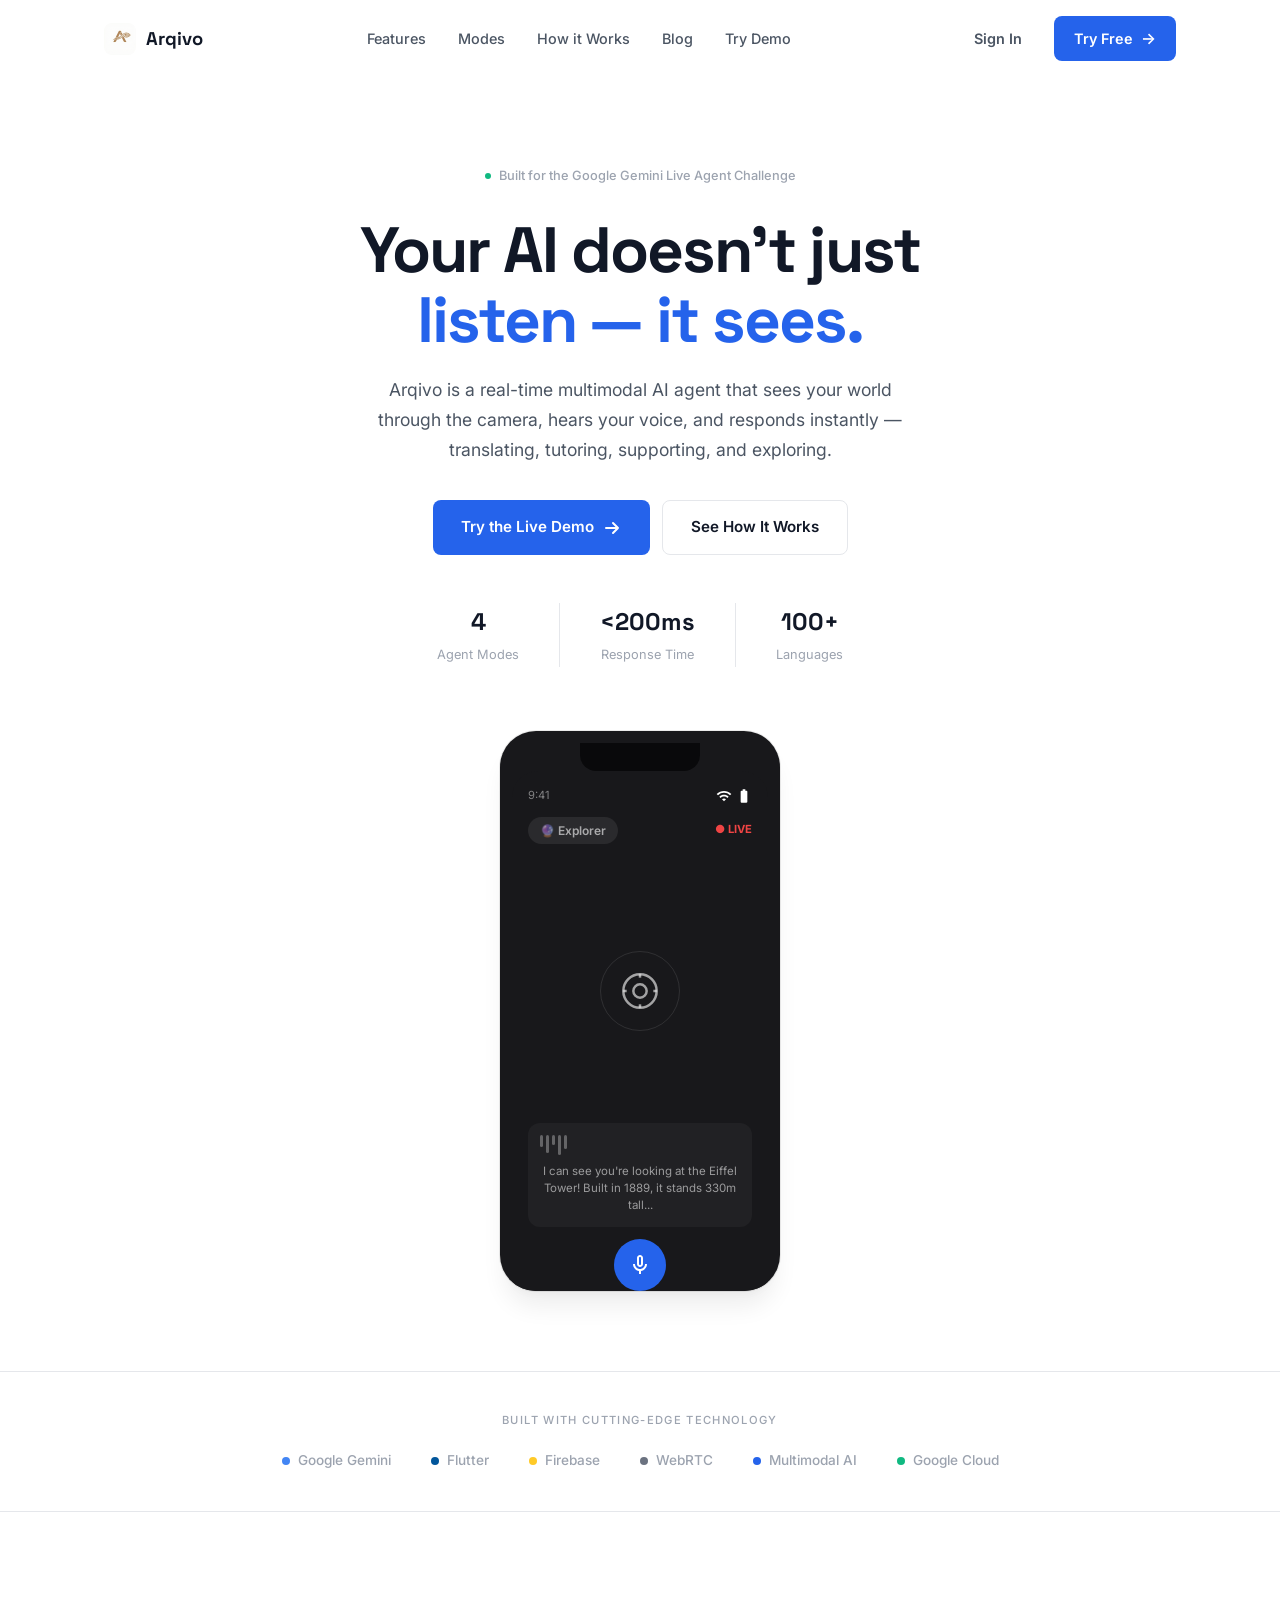
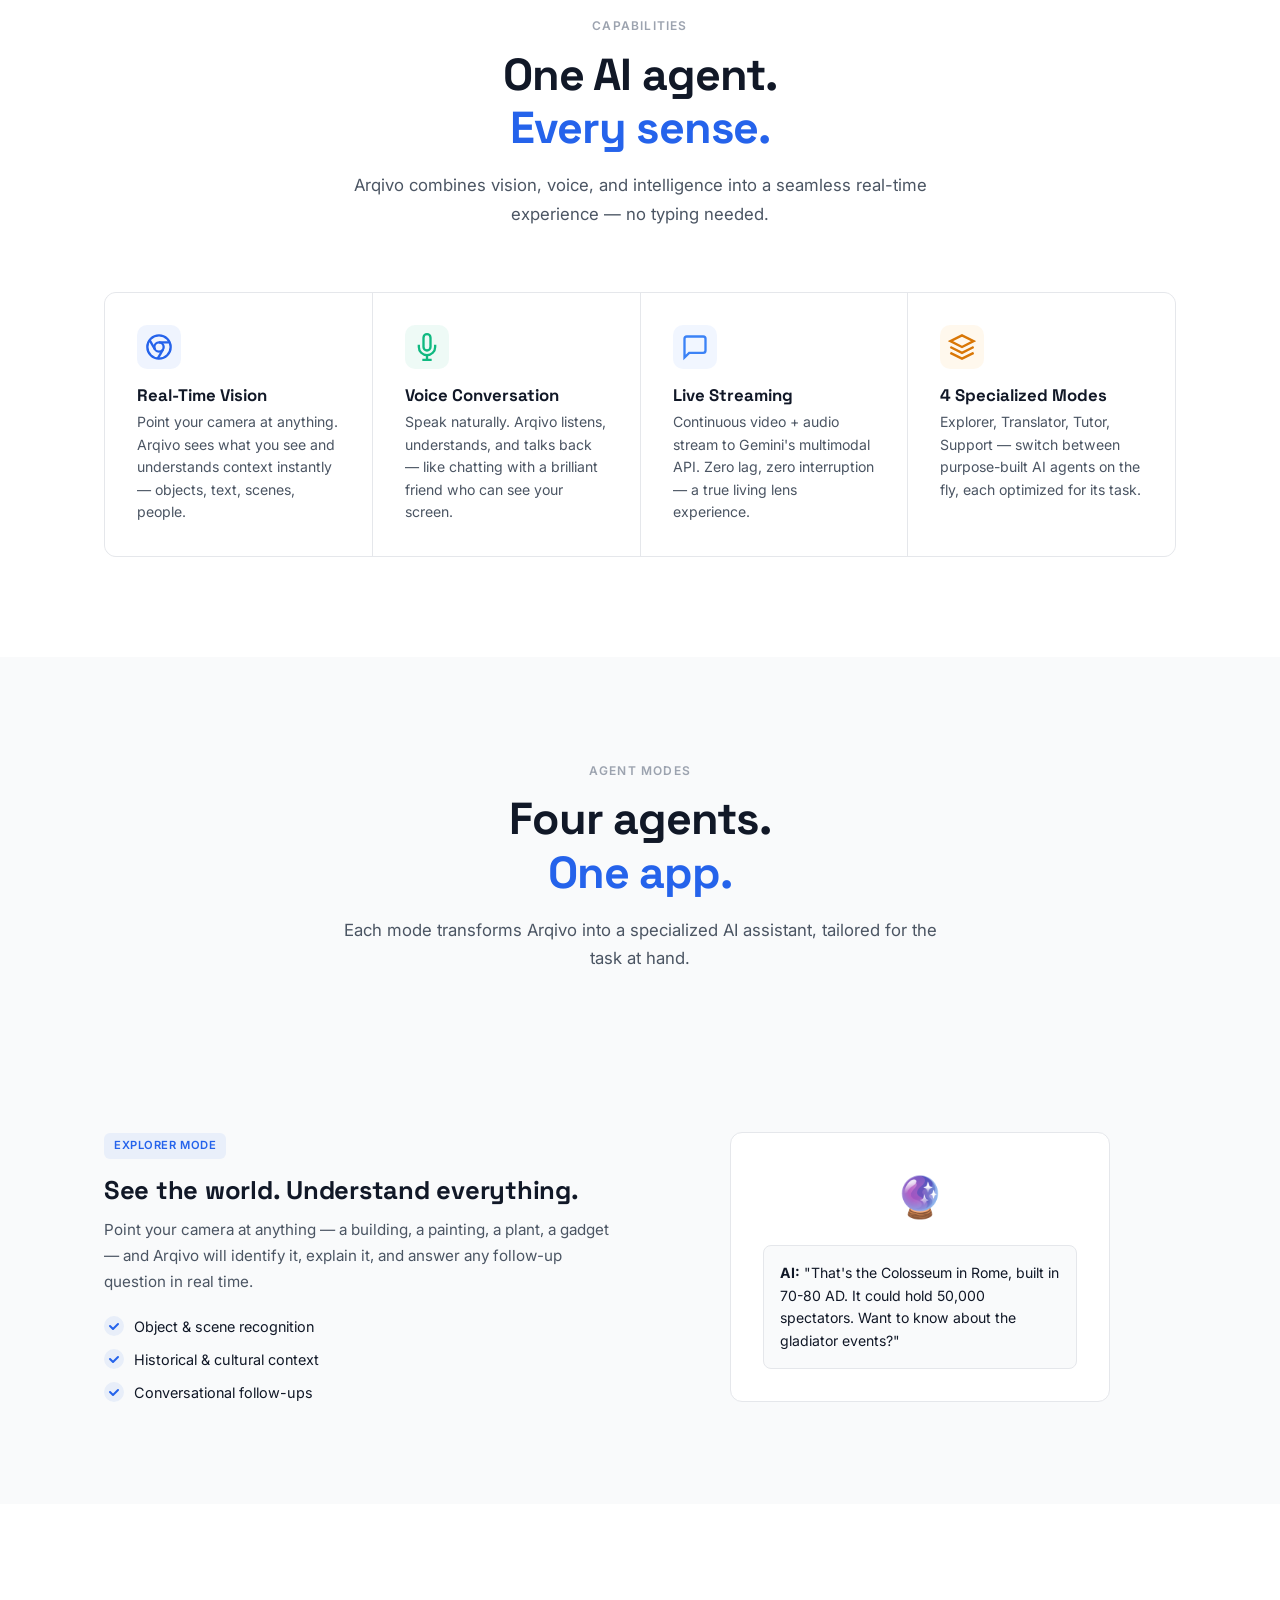
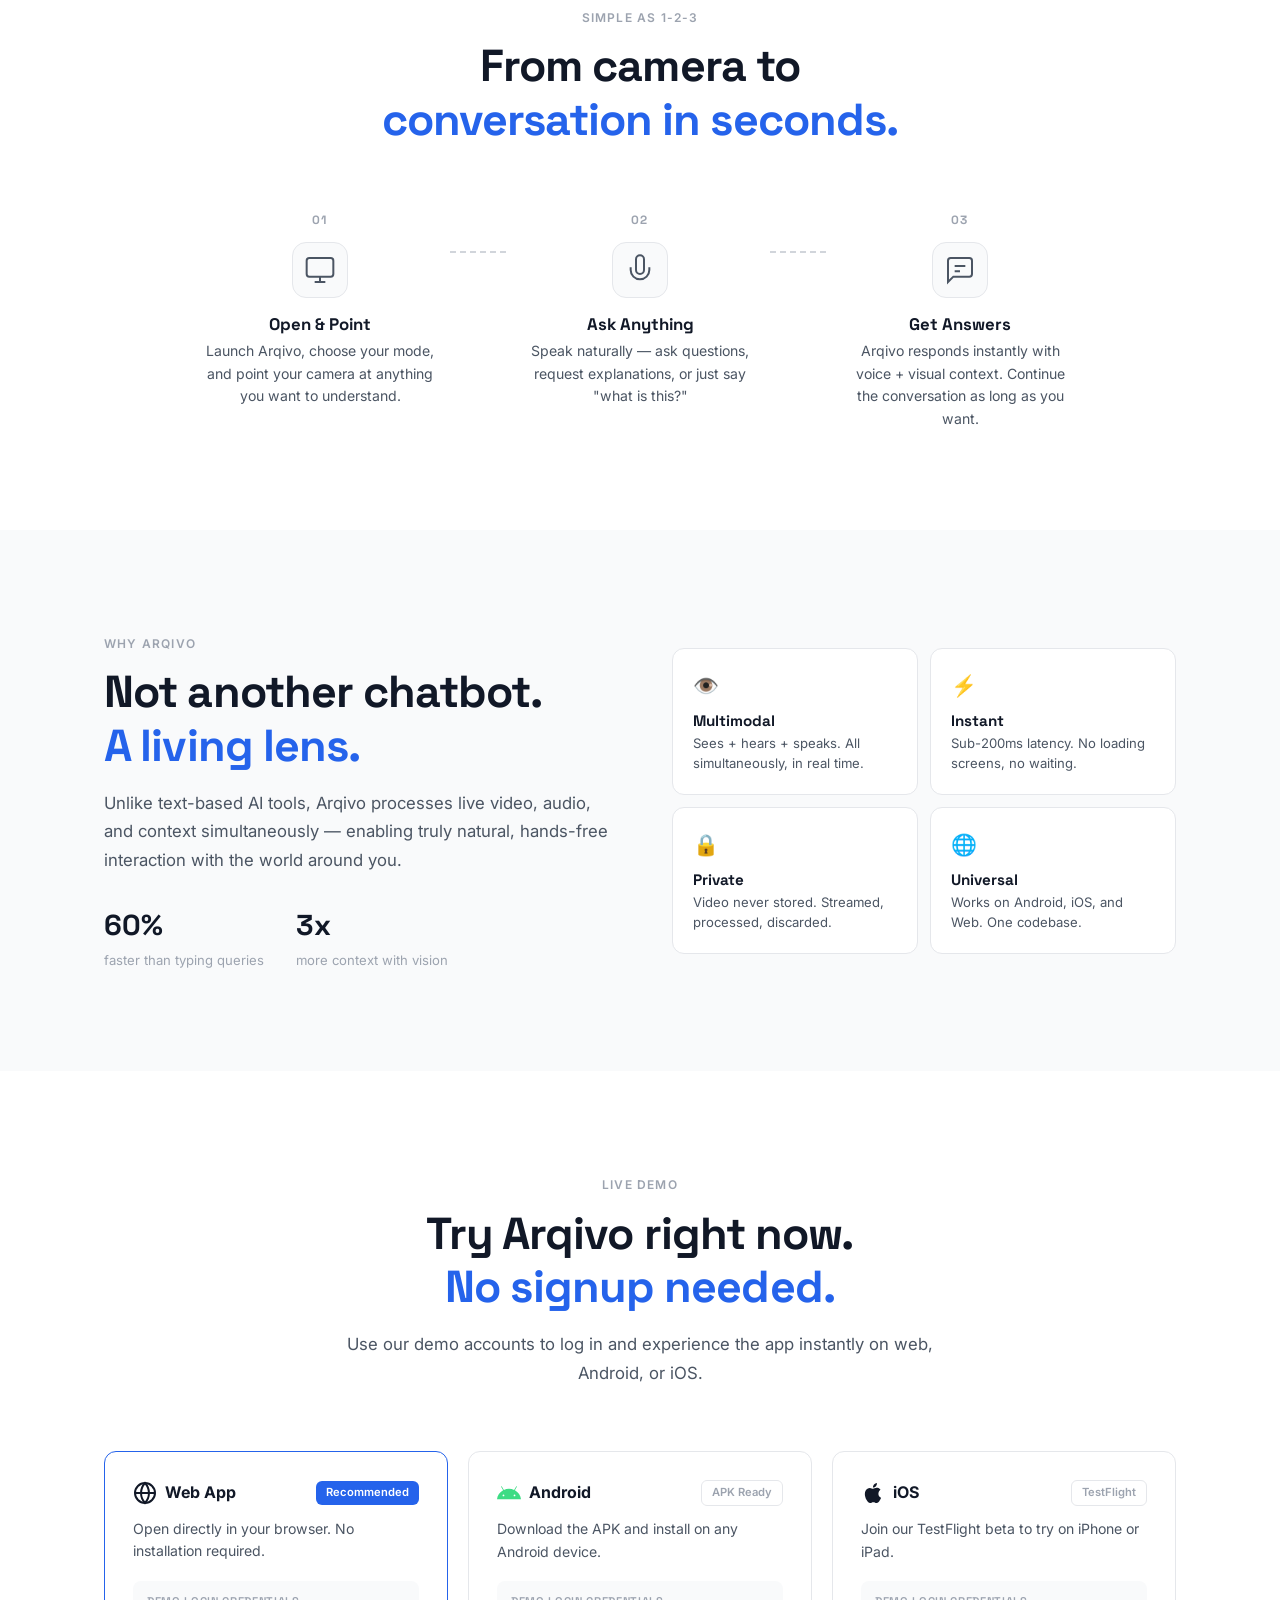
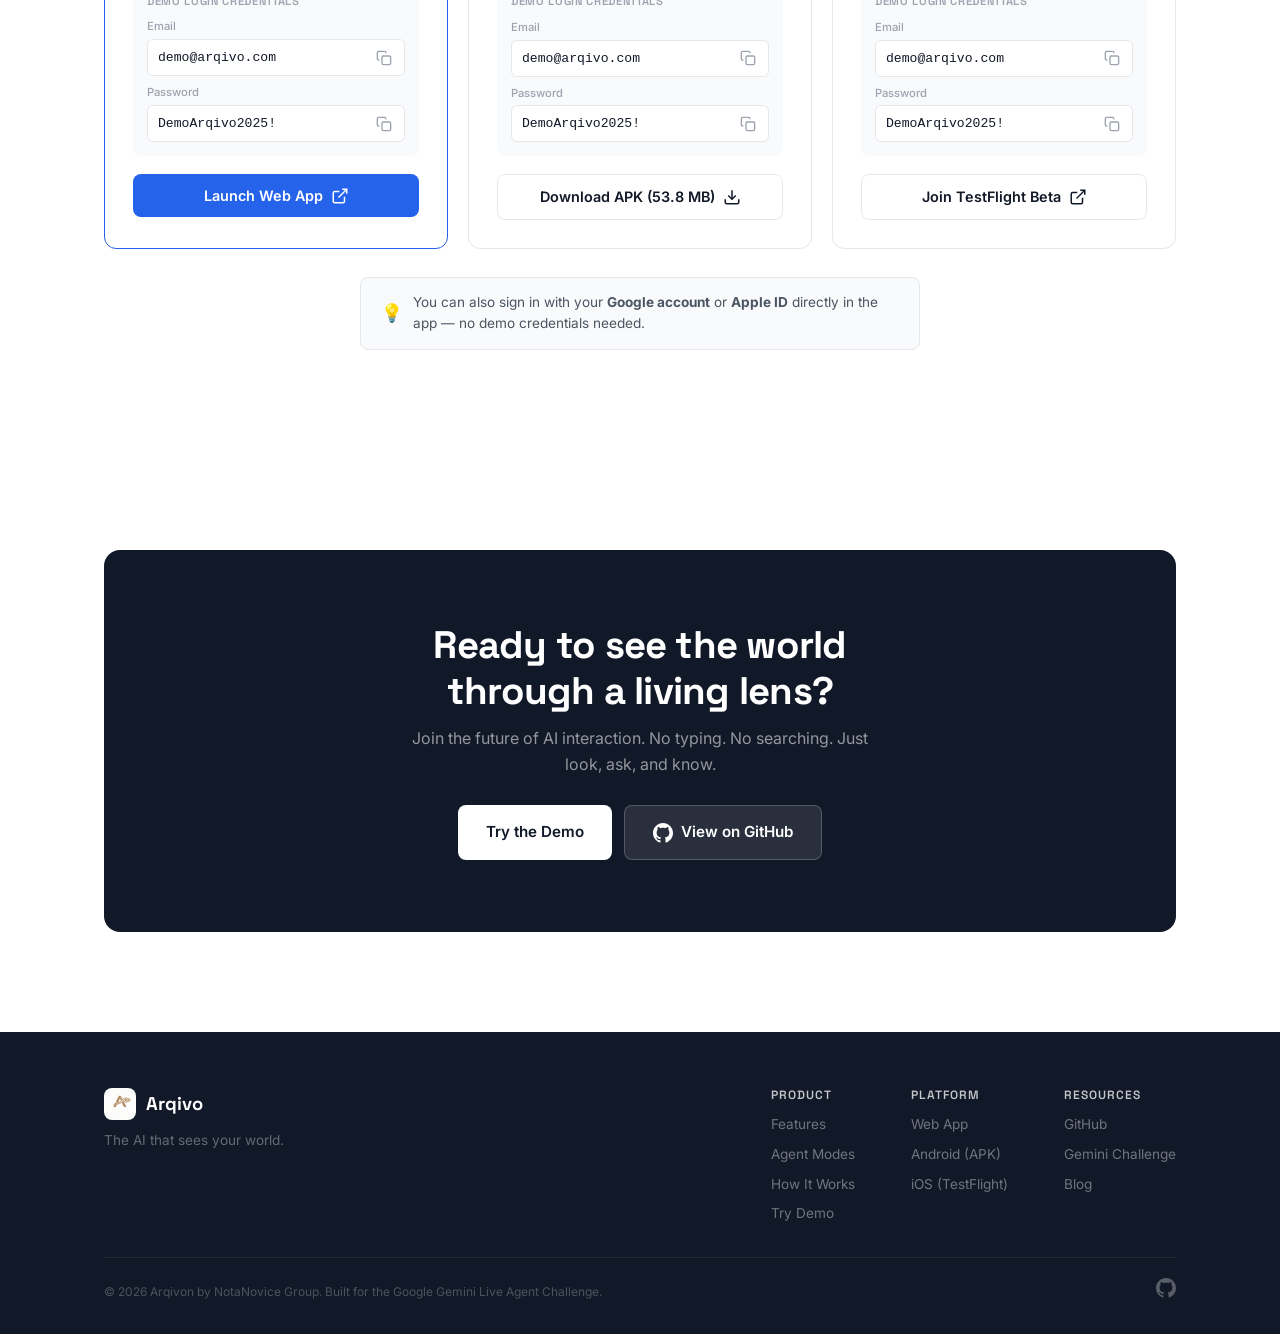
==== commit 7e68ff06: "Use app logo.png on landing page instead of inline SVG" ====
--- a/landing/index.html
+++ b/landing/index.html
@@ -9,7 +9,7 @@
     <link rel="preconnect" href="https://fonts.gstatic.com" crossorigin>
     <link href="https://fonts.googleapis.com/css2?family=Inter:wght@300;400;500;600;700;800;900&family=Space+Grotesk:wght@400;500;600;700&display=swap" rel="stylesheet">
     <link rel="stylesheet" href="styles.css">
-    <link rel="icon" type="image/svg+xml" href="data:image/svg+xml,<svg xmlns='http://www.w3.org/2000/svg' viewBox='0 0 100 100'><text y='.9em' font-size='90'>🔮</text></svg>">
+    <link rel="icon" type="image/png" href="assets/images/logo.png">
 </head>
 <body>
 
@@ -17,13 +17,7 @@
     <header class="navbar" id="navbar">
         <div class="container navbar__inner">
             <a href="#" class="navbar__brand">
-                <div class="navbar__logo">
-                    <svg width="28" height="28" viewBox="0 0 28 28" fill="none">
-                        <circle cx="14" cy="14" r="12" stroke="#111827" stroke-width="2.5"/>
-                        <circle cx="14" cy="14" r="5" fill="#111827"/>
-                        <path d="M14 2V6M14 22V26M2 14H6M22 14H26" stroke="#111827" stroke-width="2" stroke-linecap="round"/>
-                    </svg>
-                </div>
+                <img src="assets/images/logo.png" alt="Arqivo" class="navbar__logo-img">
                 <span class="navbar__name">Arqivo</span>
             </a>
             <nav class="navbar__links" id="navLinks">
@@ -540,13 +534,7 @@
             <div class="footer__inner">
                 <div class="footer__brand">
                     <a href="#" class="navbar__brand">
-                        <div class="navbar__logo">
-                            <svg width="24" height="24" viewBox="0 0 28 28" fill="none">
-                                <circle cx="14" cy="14" r="12" stroke="#fff" stroke-width="2.5"/>
-                                <circle cx="14" cy="14" r="5" fill="#fff"/>
-                                <path d="M14 2V6M14 22V26M2 14H6M22 14H26" stroke="#fff" stroke-width="2" stroke-linecap="round"/>
-                            </svg>
-                        </div>
+                        <img src="assets/images/logo.png" alt="Arqivo" class="navbar__logo-img">
                         <span class="navbar__name">Arqivo</span>
                     </a>
                     <p class="footer__tagline">The AI that sees your world.</p>
--- a/landing/styles.css
+++ b/landing/styles.css
@@ -158,6 +158,7 @@
     font-size: 1.15rem;
 }
 .navbar__logo { display: flex; }
+.navbar__logo-img { width: 32px; height: 32px; border-radius: 8px; }
 .navbar__name { font-family: var(--font-display); }
 .navbar__links { display: flex; gap: 32px; }
 .navbar__link {
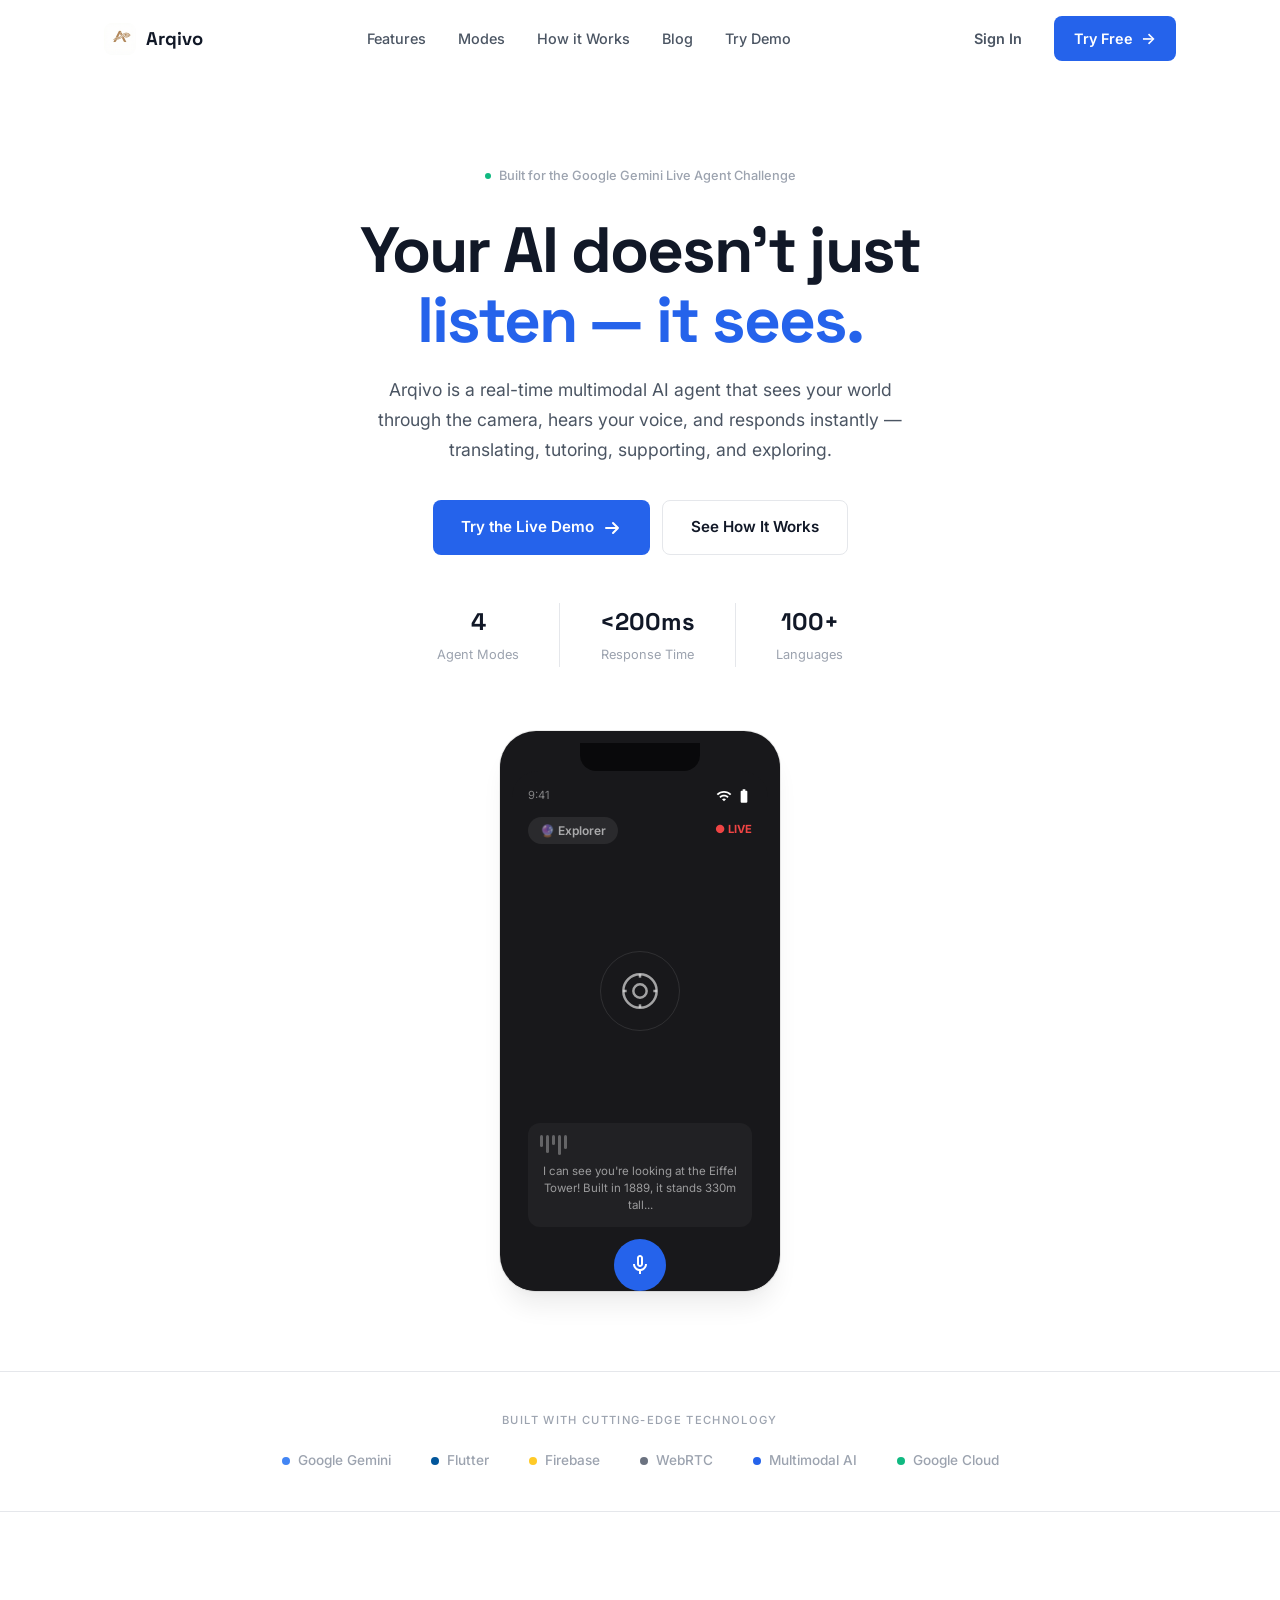
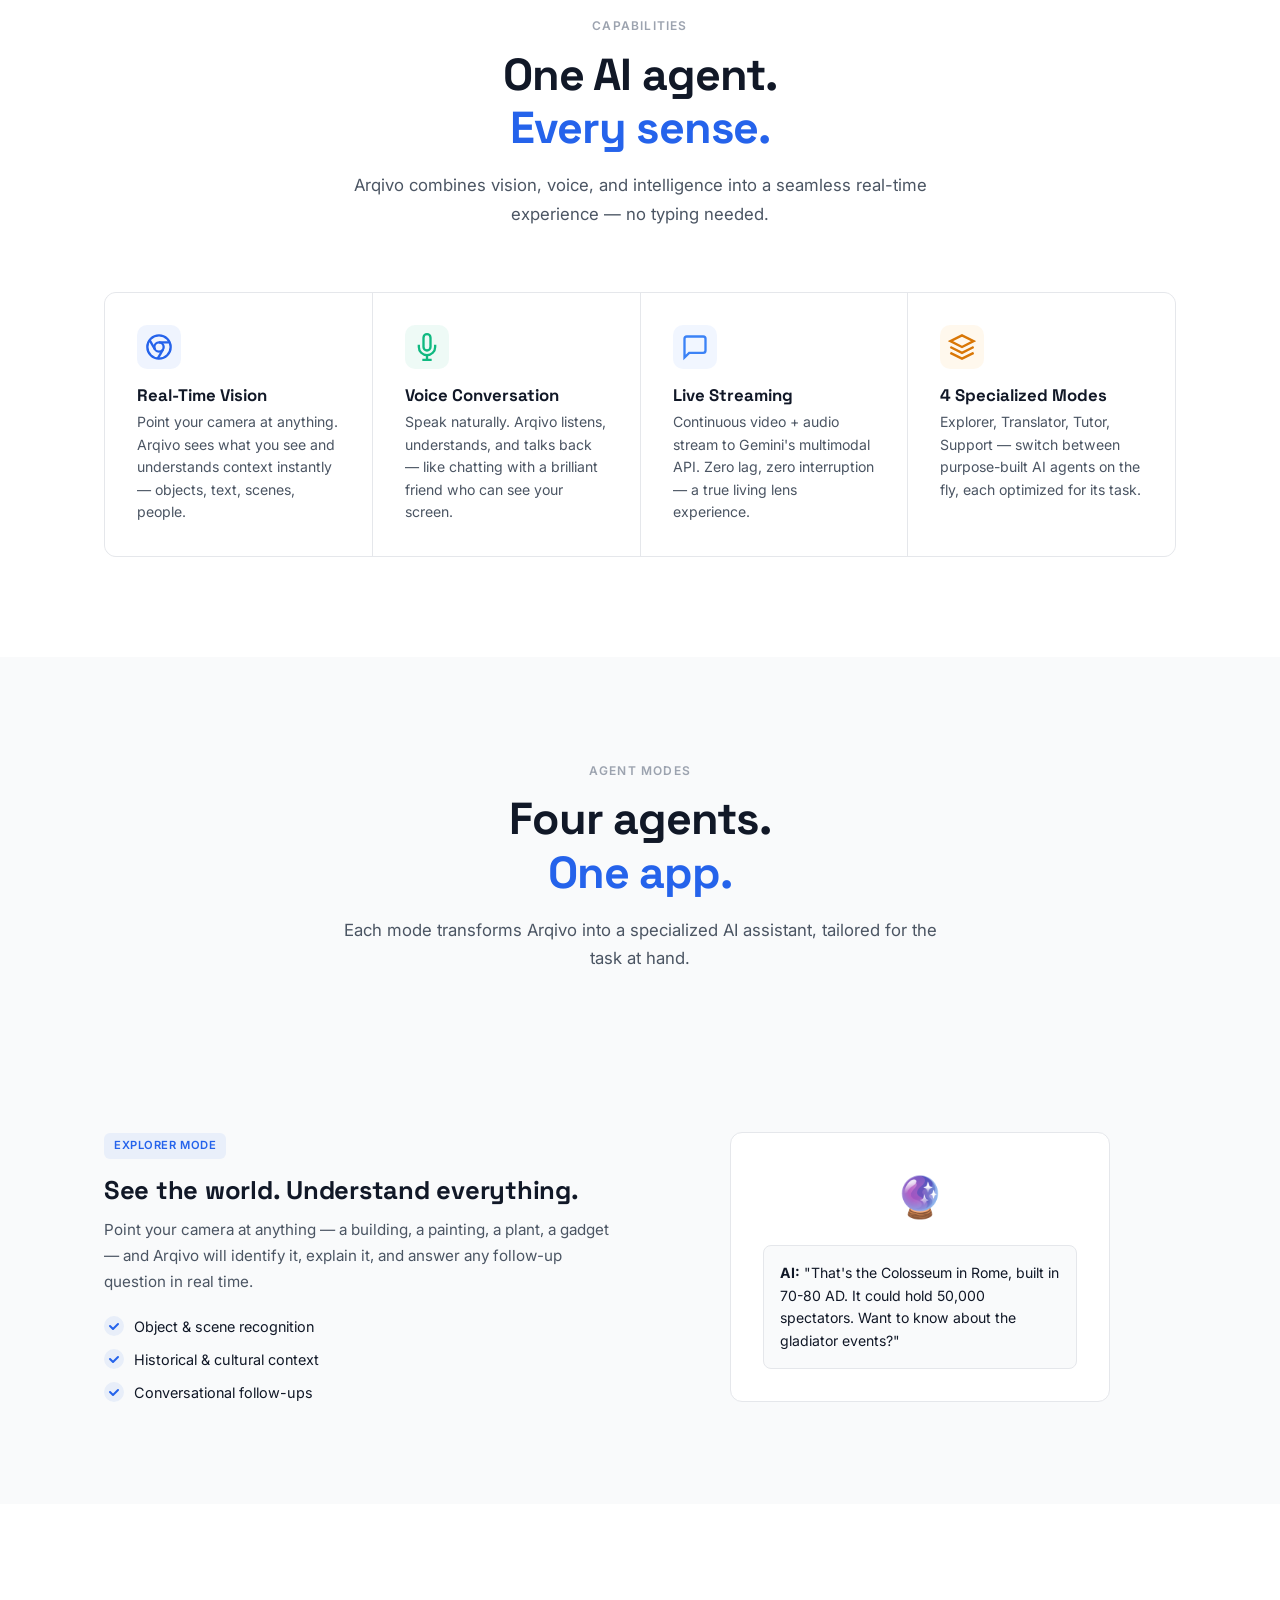
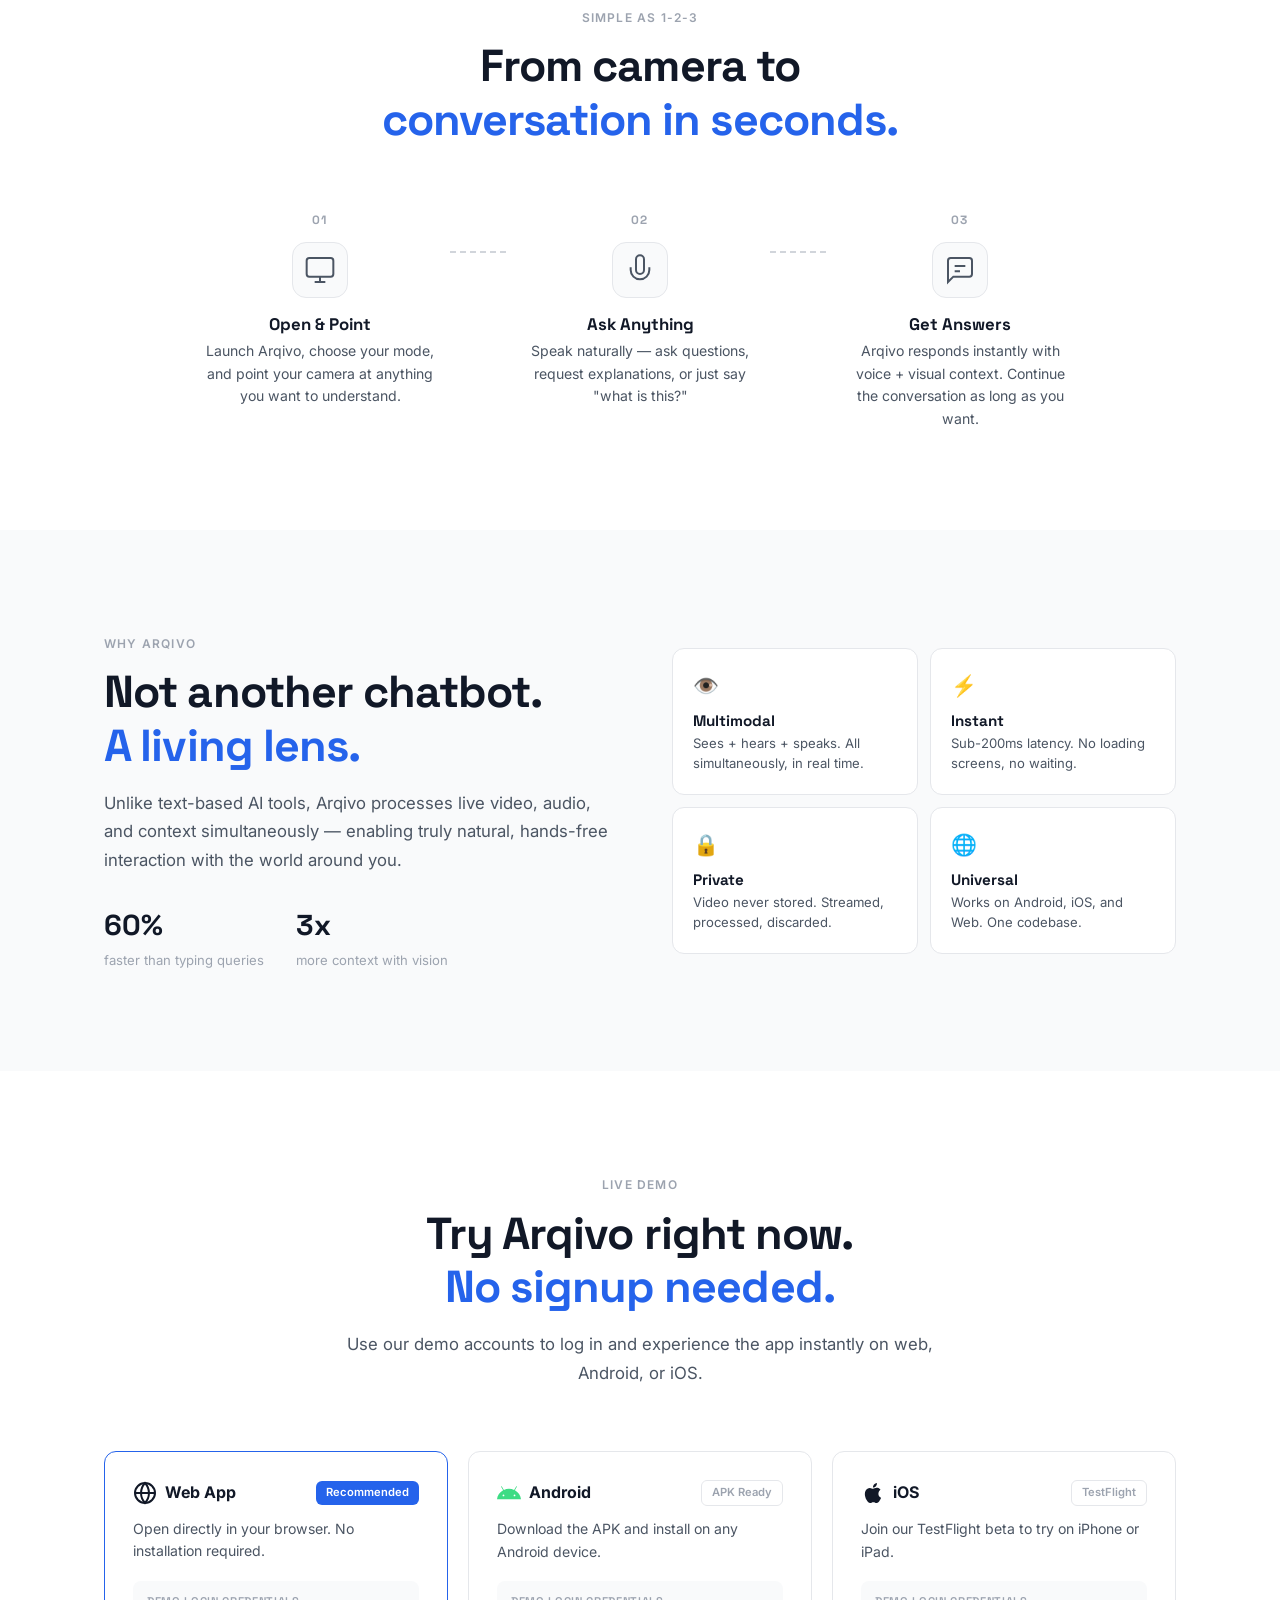
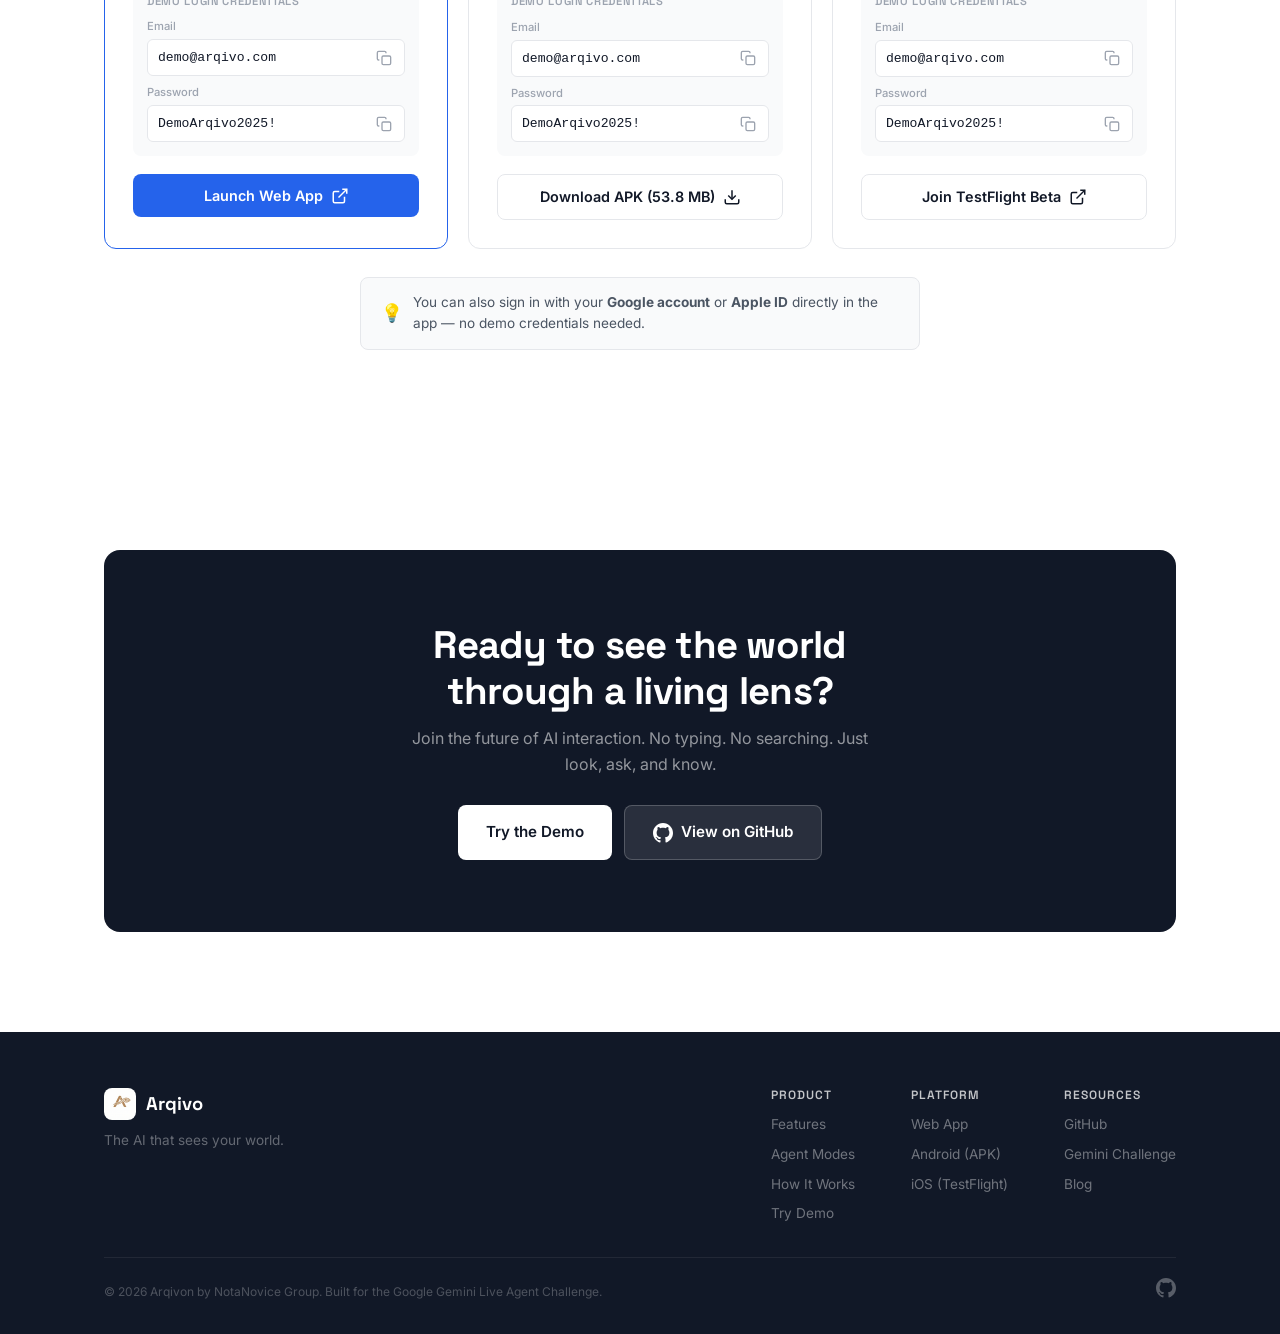
==== commit f74c7cd2: "Fix logo size: use 128px resized image (19KB vs 4.9MB), add explicit dimensions" ====
--- a/landing/index.html
+++ b/landing/index.html
@@ -17,7 +17,7 @@
     <header class="navbar" id="navbar">
         <div class="container navbar__inner">
             <a href="#" class="navbar__brand">
-                <img src="assets/images/logo.png" alt="Arqivo" class="navbar__logo-img">
+                <img src="assets/images/logo-128.png" alt="Arqivo" width="32" height="32" class="navbar__logo-img">
                 <span class="navbar__name">Arqivo</span>
             </a>
             <nav class="navbar__links" id="navLinks">
@@ -534,7 +534,7 @@
             <div class="footer__inner">
                 <div class="footer__brand">
                     <a href="#" class="navbar__brand">
-                        <img src="assets/images/logo.png" alt="Arqivo" class="navbar__logo-img">
+                        <img src="assets/images/logo-128.png" alt="Arqivo" width="28" height="28" class="navbar__logo-img">
                         <span class="navbar__name">Arqivo</span>
                     </a>
                     <p class="footer__tagline">The AI that sees your world.</p>
--- a/landing/styles.css
+++ b/landing/styles.css
@@ -158,7 +158,7 @@
     font-size: 1.15rem;
 }
 .navbar__logo { display: flex; }
-.navbar__logo-img { width: 32px; height: 32px; border-radius: 8px; }
+.navbar__logo-img { width: 32px; height: 32px; border-radius: 8px; object-fit: contain; flex-shrink: 0; }
 .navbar__name { font-family: var(--font-display); }
 .navbar__links { display: flex; gap: 32px; }
 .navbar__link {
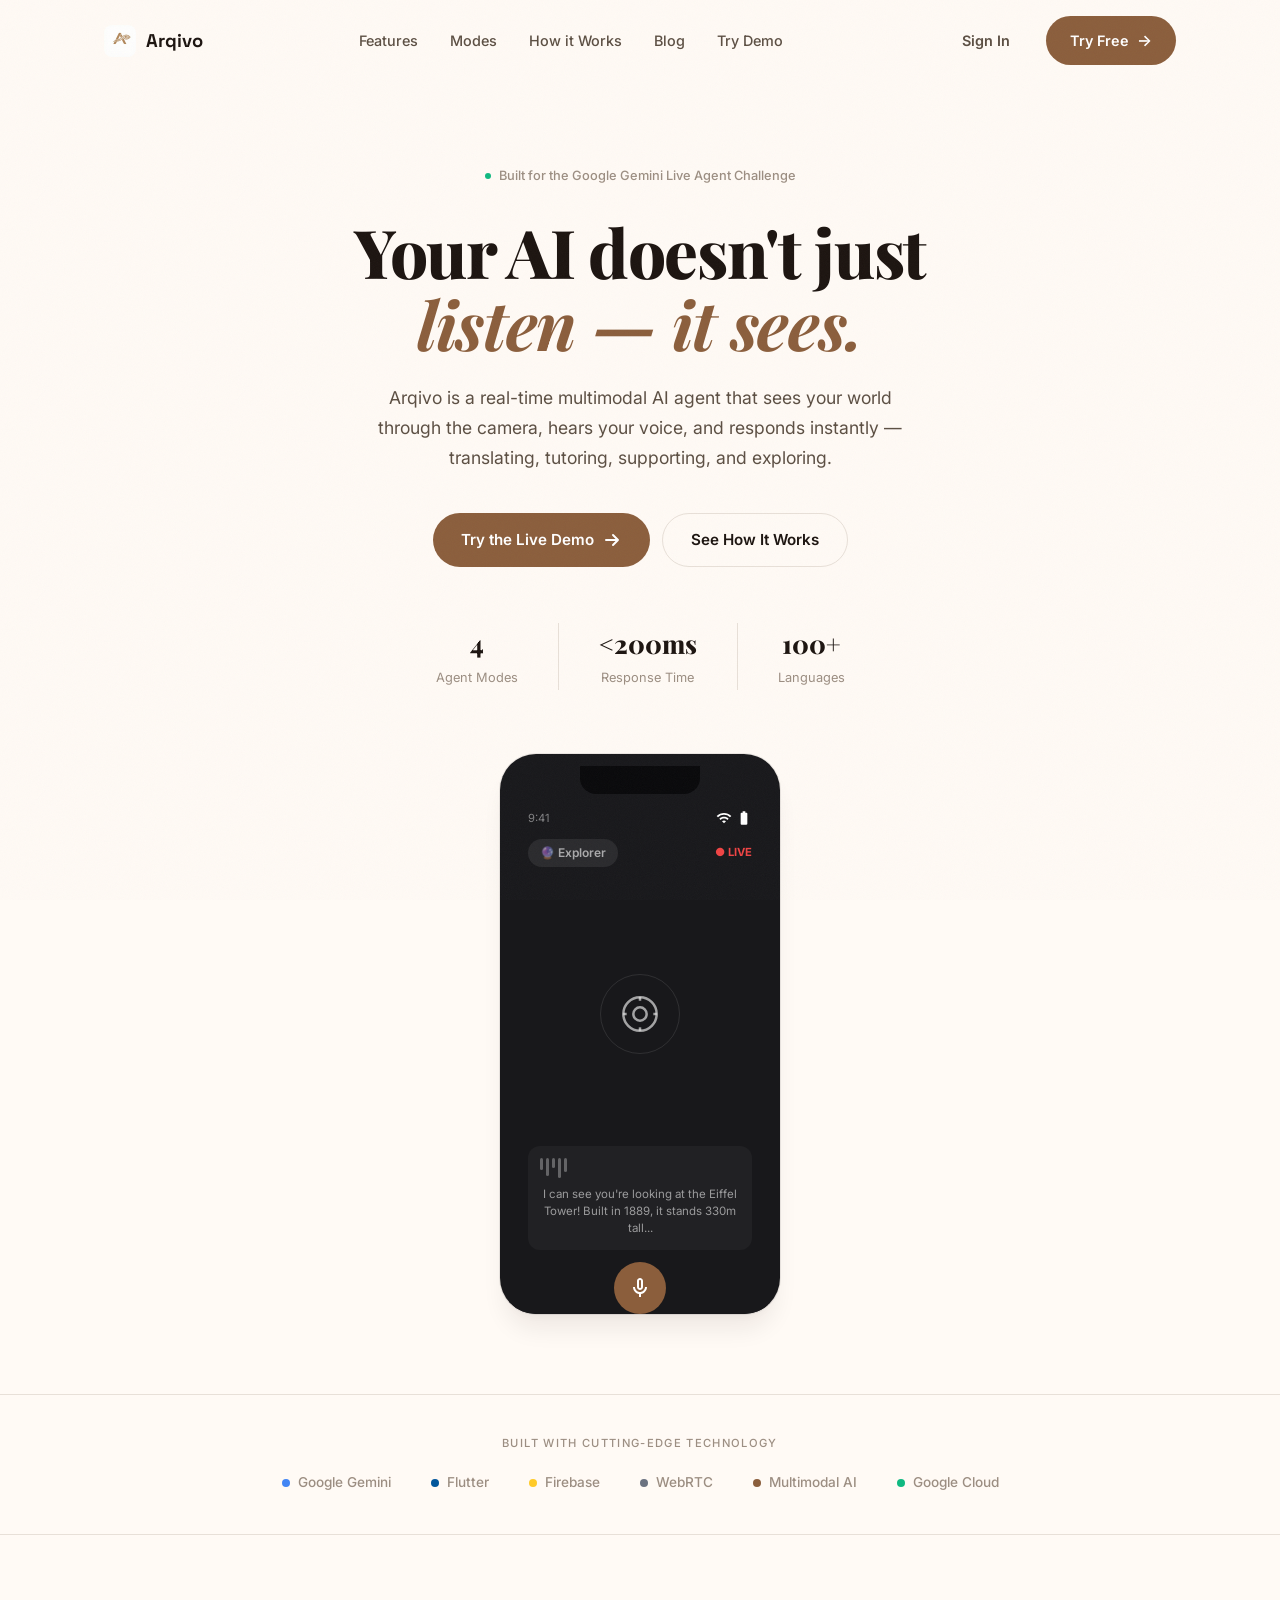
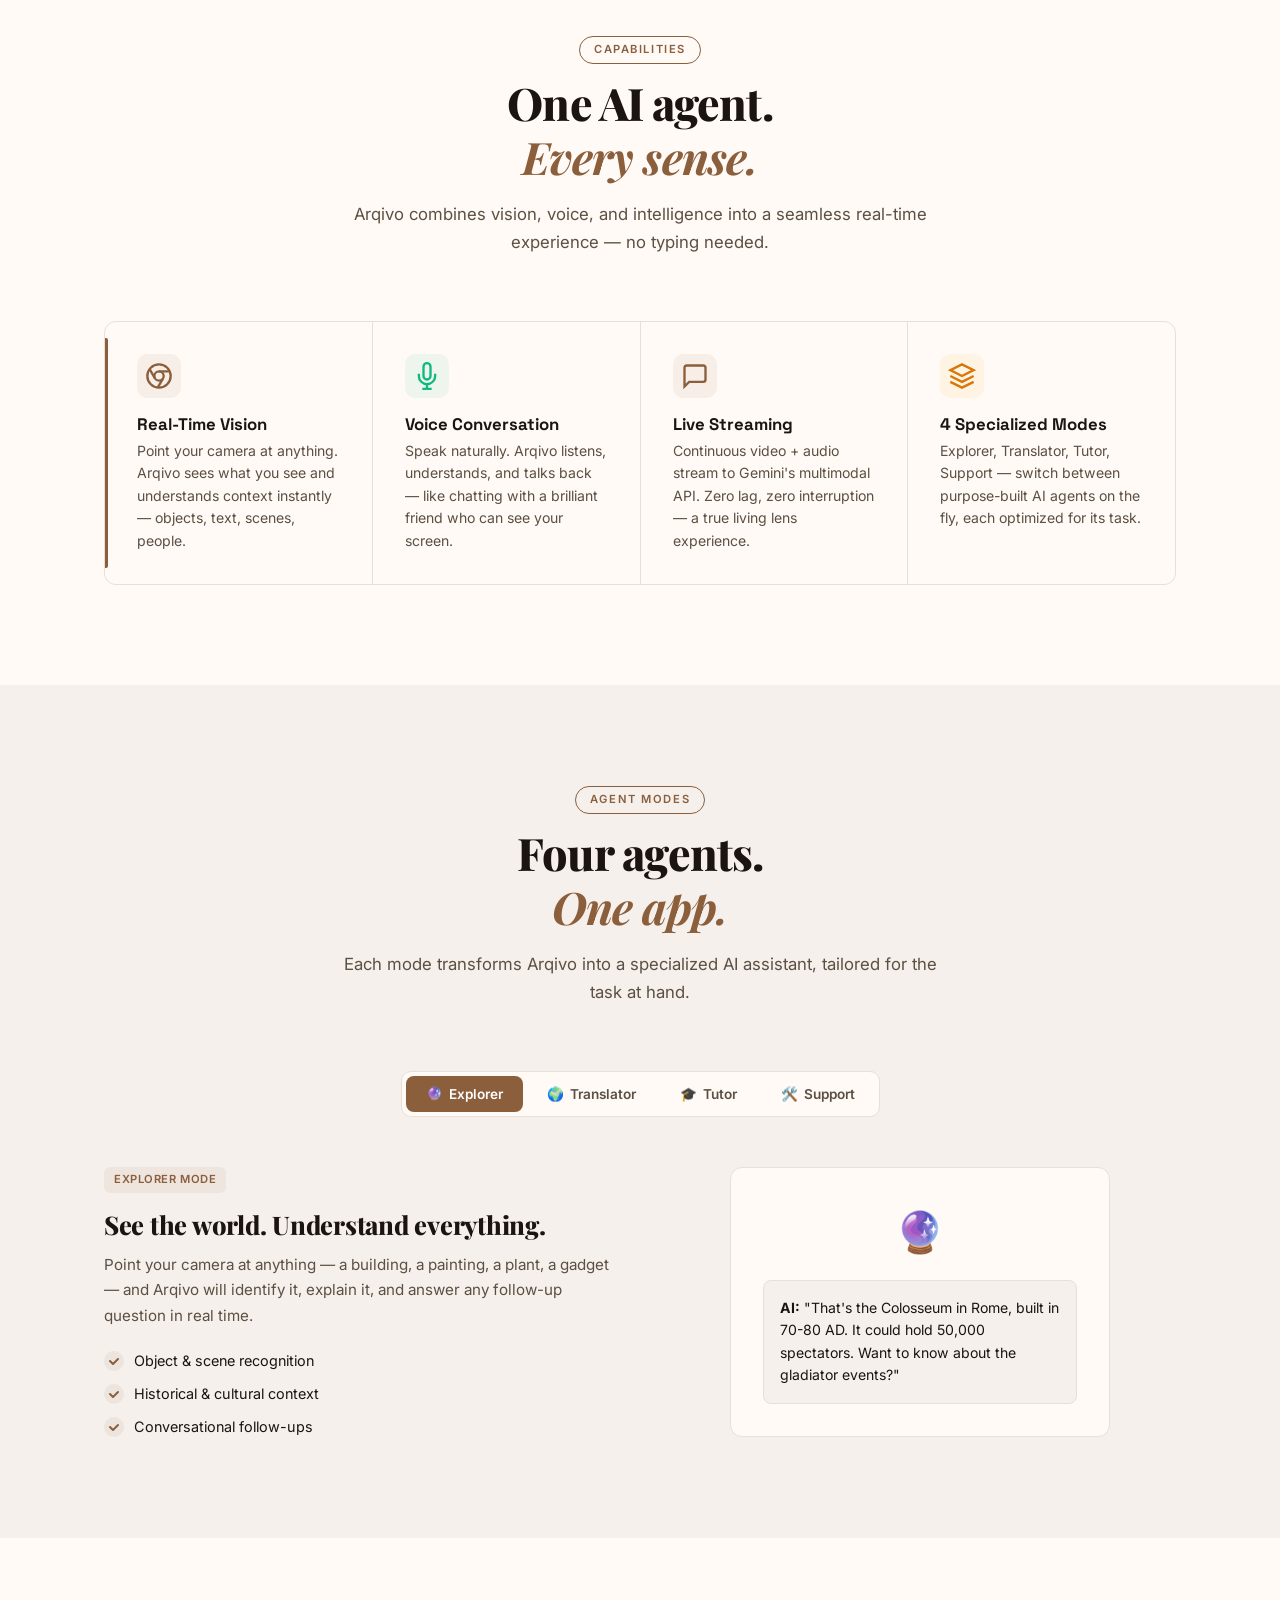
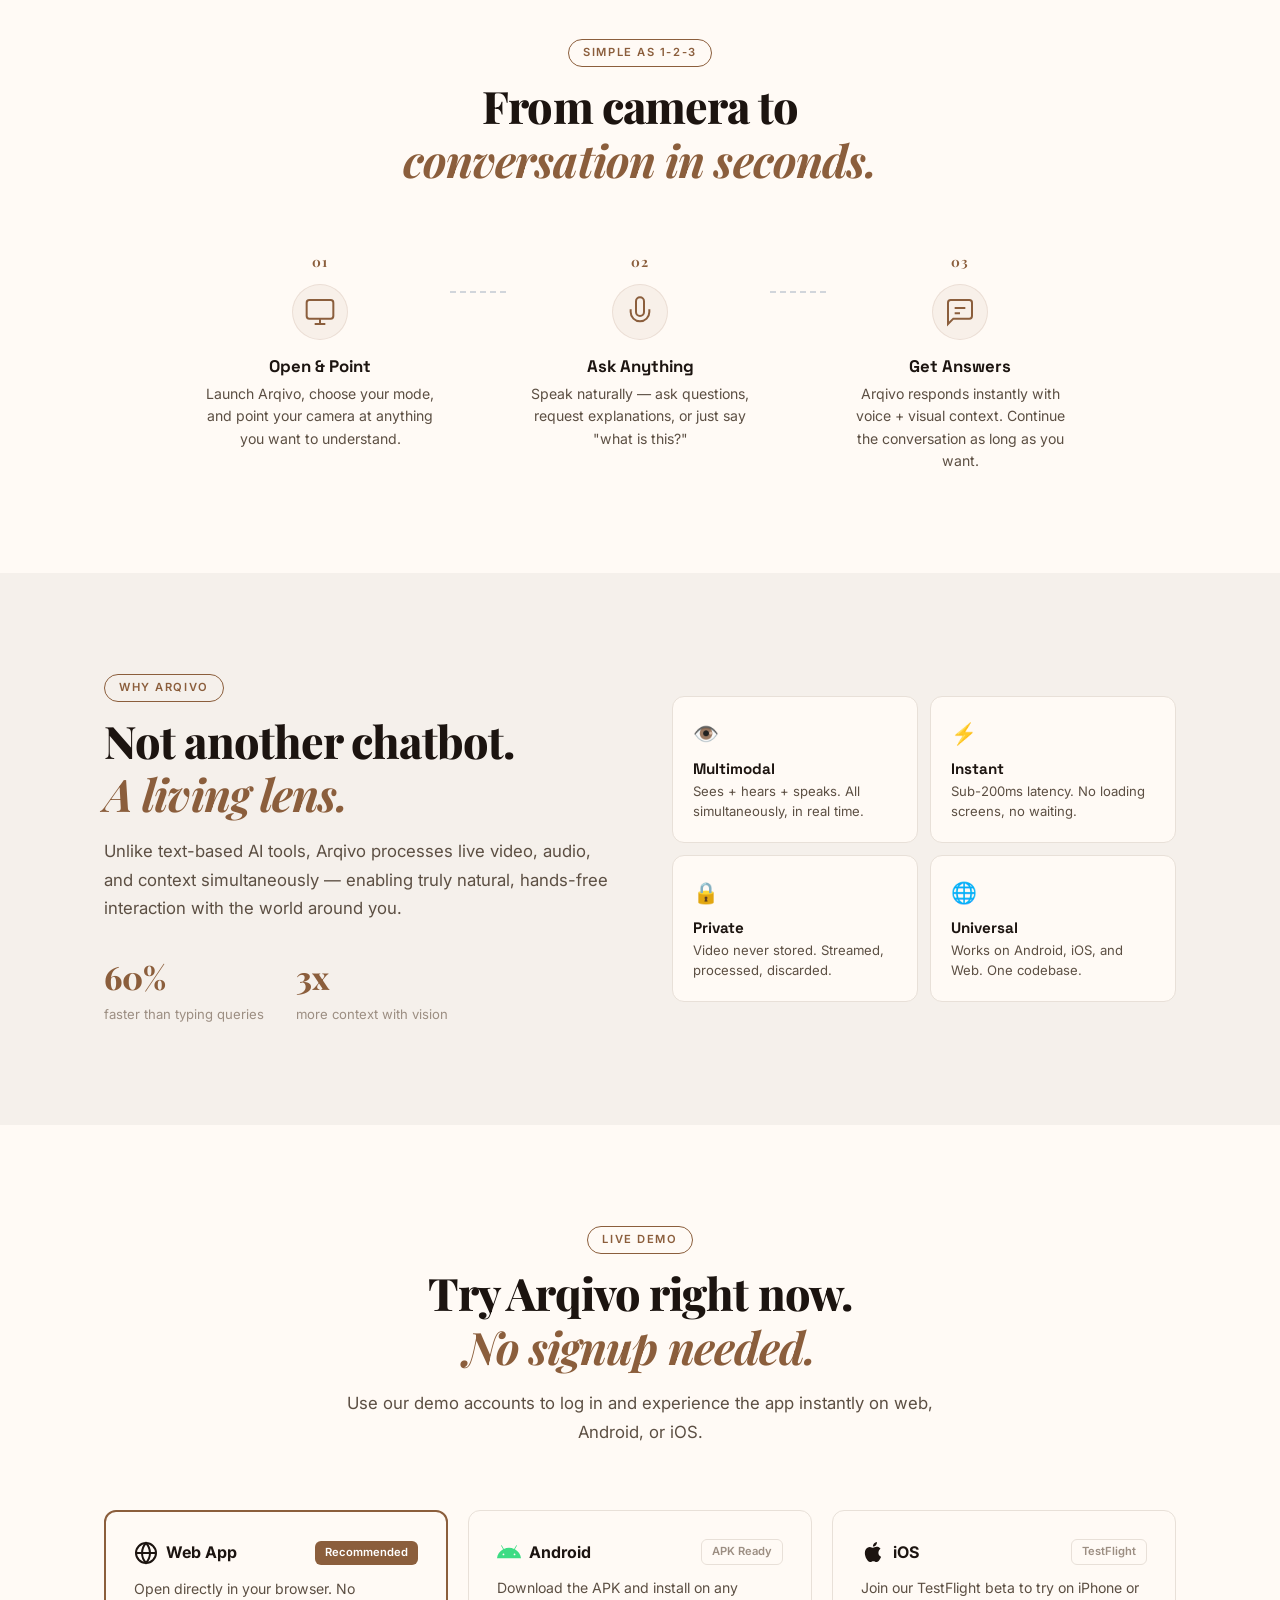
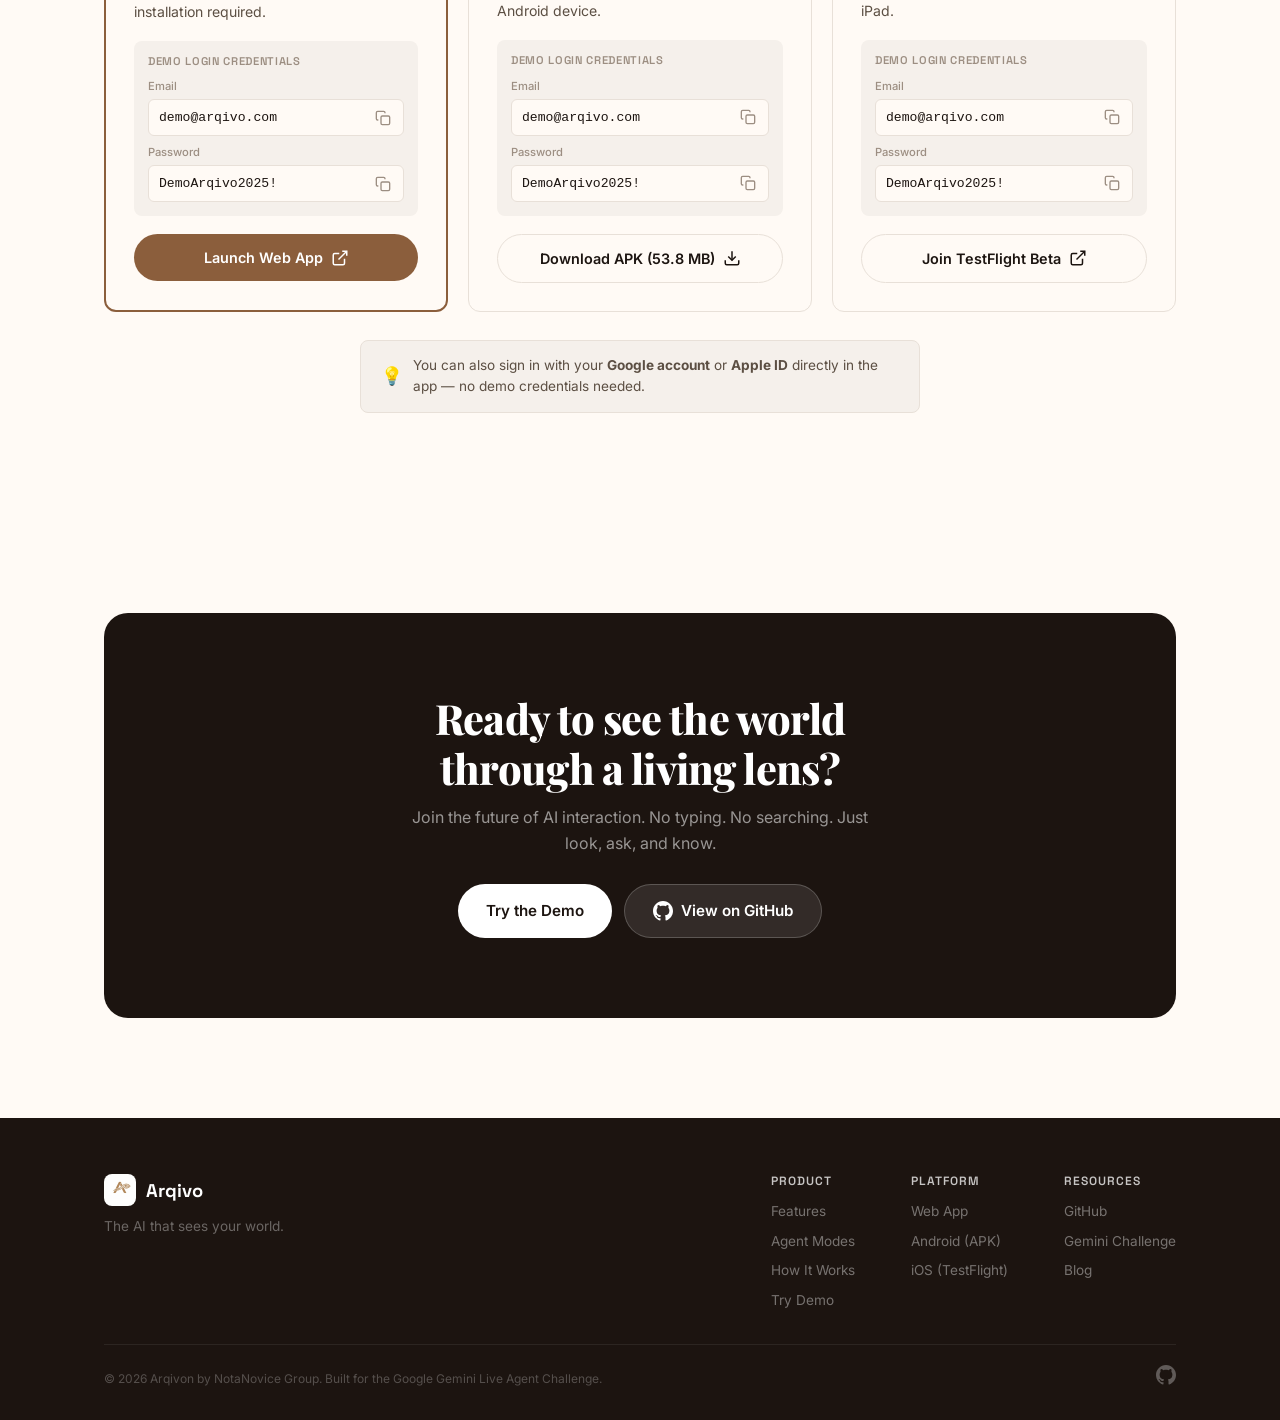
==== commit 24c5c41e: "Landing page redesign: brown accent, Playfair Display serif, editorial design - Changed accent color" ====
--- a/landing/index.html
+++ b/landing/index.html
@@ -7,7 +7,7 @@
     <meta name="description" content="Arqivo is a real-time multimodal AI agent that sees, hears, speaks and understands. Translate, tutor, support — all through one living lens.">
     <link rel="preconnect" href="https://fonts.googleapis.com">
     <link rel="preconnect" href="https://fonts.gstatic.com" crossorigin>
-    <link href="https://fonts.googleapis.com/css2?family=Inter:wght@300;400;500;600;700;800;900&family=Space+Grotesk:wght@400;500;600;700&display=swap" rel="stylesheet">
+    <link href="https://fonts.googleapis.com/css2?family=Inter:wght@300;400;500;600;700;800;900&family=Playfair+Display:ital,wght@0,400;0,700;0,800;0,900;1,400;1,700&family=Space+Grotesk:wght@400;500;600;700&display=swap" rel="stylesheet">
     <link rel="stylesheet" href="styles.css">
     <link rel="icon" type="image/png" href="assets/images/logo.png">
 </head>
@@ -231,9 +231,9 @@
                         <h3 class="mode-panel__title">See the world. Understand everything.</h3>
                         <p class="mode-panel__desc">Point your camera at anything — a building, a painting, a plant, a gadget — and Arqivo will identify it, explain it, and answer any follow-up question in real time.</p>
                         <ul class="mode-panel__features">
-                            <li><svg width="20" height="20" viewBox="0 0 20 20" fill="none"><circle cx="10" cy="10" r="10" fill="#2563EB" fill-opacity="0.08"/><path d="M6 10l3 3 5-5" stroke="#2563EB" stroke-width="2" stroke-linecap="round" stroke-linejoin="round"/></svg> Object &amp; scene recognition</li>
-                            <li><svg width="20" height="20" viewBox="0 0 20 20" fill="none"><circle cx="10" cy="10" r="10" fill="#2563EB" fill-opacity="0.08"/><path d="M6 10l3 3 5-5" stroke="#2563EB" stroke-width="2" stroke-linecap="round" stroke-linejoin="round"/></svg> Historical &amp; cultural context</li>
-                            <li><svg width="20" height="20" viewBox="0 0 20 20" fill="none"><circle cx="10" cy="10" r="10" fill="#2563EB" fill-opacity="0.08"/><path d="M6 10l3 3 5-5" stroke="#2563EB" stroke-width="2" stroke-linecap="round" stroke-linejoin="round"/></svg> Conversational follow-ups</li>
+                            <li><svg width="20" height="20" viewBox="0 0 20 20" fill="none"><circle cx="10" cy="10" r="10" fill="#8B5E3C" fill-opacity="0.08"/><path d="M6 10l3 3 5-5" stroke="#8B5E3C" stroke-width="2" stroke-linecap="round" stroke-linejoin="round"/></svg> Object &amp; scene recognition</li>
+                            <li><svg width="20" height="20" viewBox="0 0 20 20" fill="none"><circle cx="10" cy="10" r="10" fill="#8B5E3C" fill-opacity="0.08"/><path d="M6 10l3 3 5-5" stroke="#8B5E3C" stroke-width="2" stroke-linecap="round" stroke-linejoin="round"/></svg> Historical &amp; cultural context</li>
+                            <li><svg width="20" height="20" viewBox="0 0 20 20" fill="none"><circle cx="10" cy="10" r="10" fill="#8B5E3C" fill-opacity="0.08"/><path d="M6 10l3 3 5-5" stroke="#8B5E3C" stroke-width="2" stroke-linecap="round" stroke-linejoin="round"/></svg> Conversational follow-ups</li>
                         </ul>
                     </div>
                     <div class="mode-panel__visual">
@@ -288,9 +288,9 @@
                         <h3 class="mode-panel__title">Fix anything. Visually guided.</h3>
                         <p class="mode-panel__desc">Show Arqivo a broken appliance, an error screen, or a tangled cable setup — it diagnoses the issue and walks you through the fix, step by step.</p>
                         <ul class="mode-panel__features">
-                            <li><svg width="20" height="20" viewBox="0 0 20 20" fill="none"><circle cx="10" cy="10" r="10" fill="#2563EB" fill-opacity="0.08"/><path d="M6 10l3 3 5-5" stroke="#2563EB" stroke-width="2" stroke-linecap="round" stroke-linejoin="round"/></svg> Visual diagnostics</li>
-                            <li><svg width="20" height="20" viewBox="0 0 20 20" fill="none"><circle cx="10" cy="10" r="10" fill="#2563EB" fill-opacity="0.08"/><path d="M6 10l3 3 5-5" stroke="#2563EB" stroke-width="2" stroke-linecap="round" stroke-linejoin="round"/></svg> Step-by-step repair guidance</li>
-                            <li><svg width="20" height="20" viewBox="0 0 20 20" fill="none"><circle cx="10" cy="10" r="10" fill="#2563EB" fill-opacity="0.08"/><path d="M6 10l3 3 5-5" stroke="#2563EB" stroke-width="2" stroke-linecap="round" stroke-linejoin="round"/></svg> Error code lookups</li>
+                            <li><svg width="20" height="20" viewBox="0 0 20 20" fill="none"><circle cx="10" cy="10" r="10" fill="#8B5E3C" fill-opacity="0.08"/><path d="M6 10l3 3 5-5" stroke="#8B5E3C" stroke-width="2" stroke-linecap="round" stroke-linejoin="round"/></svg> Visual diagnostics</li>
+                            <li><svg width="20" height="20" viewBox="0 0 20 20" fill="none"><circle cx="10" cy="10" r="10" fill="#8B5E3C" fill-opacity="0.08"/><path d="M6 10l3 3 5-5" stroke="#8B5E3C" stroke-width="2" stroke-linecap="round" stroke-linejoin="round"/></svg> Step-by-step repair guidance</li>
+                            <li><svg width="20" height="20" viewBox="0 0 20 20" fill="none"><circle cx="10" cy="10" r="10" fill="#8B5E3C" fill-opacity="0.08"/><path d="M6 10l3 3 5-5" stroke="#8B5E3C" stroke-width="2" stroke-linecap="round" stroke-linejoin="round"/></svg> Error code lookups</li>
                         </ul>
                     </div>
                     <div class="mode-panel__visual">
--- a/landing/styles.css
+++ b/landing/styles.css
@@ -7,26 +7,27 @@
 *, *::before, *::after { margin: 0; padding: 0; box-sizing: border-box; }
 
 :root {
-    --accent: #2563EB;
-    --accent-hover: #1D4ED8;
-    --accent-soft: rgba(37, 99, 235, 0.06);
-
-    --bg: #FFFFFF;
-    --bg-subtle: #F9FAFB;
-    --bg-dark: #111827;
-
-    --text: #111827;
-    --text-secondary: #4B5563;
-    --text-tertiary: #9CA3AF;
-    --border: #E5E7EB;
+    --accent: #8B5E3C;
+    --accent-hover: #6D4A2E;
+    --accent-soft: rgba(139, 94, 60, 0.06);
+
+    --bg: #FFFAF5;
+    --bg-subtle: #F5F0EB;
+    --bg-dark: #1C1410;
+
+    --text: #1C1410;
+    --text-secondary: #5C4F43;
+    --text-tertiary: #9C8E82;
+    --border: #E8E0D8;
 
     --font-sans: 'Inter', -apple-system, BlinkMacSystemFont, sans-serif;
     --font-display: 'Space Grotesk', var(--font-sans);
-
-    --shadow-sm: 0 1px 2px rgb(0 0 0 / .04);
-    --shadow-md: 0 4px 6px -1px rgb(0 0 0 / .06), 0 2px 4px -2px rgb(0 0 0 / .04);
-    --shadow-lg: 0 10px 15px -3px rgb(0 0 0 / .06), 0 4px 6px -4px rgb(0 0 0 / .03);
-    --shadow-xl: 0 20px 25px -5px rgb(0 0 0 / .07), 0 8px 10px -6px rgb(0 0 0 / .03);
+    --font-serif: 'Playfair Display', 'Georgia', serif;
+
+    --shadow-sm: 0 1px 2px rgb(28 20 16 / .04);
+    --shadow-md: 0 4px 6px -1px rgb(28 20 16 / .06), 0 2px 4px -2px rgb(28 20 16 / .04);
+    --shadow-lg: 0 10px 15px -3px rgb(28 20 16 / .06), 0 4px 6px -4px rgb(28 20 16 / .03);
+    --shadow-xl: 0 20px 25px -5px rgb(28 20 16 / .07), 0 8px 10px -6px rgb(28 20 16 / .03);
 
     --radius: 12px;
     --radius-lg: 16px;
@@ -53,6 +54,17 @@
     -webkit-font-smoothing: antialiased;
     overflow-x: hidden;
 }
+/* Subtle grain texture overlay — gives pages a tactile, printed feel */
+body::before {
+    content: '';
+    position: fixed;
+    inset: 0;
+    z-index: 9999;
+    pointer-events: none;
+    opacity: .035;
+    background: url("data:image/svg+xml,%3Csvg viewBox='0 0 256 256' xmlns='http://www.w3.org/2000/svg'%3E%3Cfilter id='n'%3E%3CfeTurbulence type='fractalNoise' baseFrequency='.85' numOctaves='4' stitchTiles='stitch'/%3E%3C/filter%3E%3Crect width='100%25' height='100%25' filter='url(%23n)'/%3E%3C/svg%3E");
+    background-size: 200px;
+}
 a { color: inherit; text-decoration: none; }
 img { max-width: 100%; display: block; }
 ul, ol { list-style: none; }
@@ -61,28 +73,35 @@
 /* Container */
 .container { max-width: 1120px; margin: 0 auto; padding: 0 24px; }
 
-/* Accent text — solid color, no gradient */
+/* Accent text — serif italic, editorial feel */
 .gradient-text,
 .hero__gradient-text {
     color: var(--accent);
+    font-family: var(--font-serif);
+    font-style: italic;
+    font-weight: 700;
 }
 
 /* Section Header */
 .section-header { text-align: center; max-width: 600px; margin: 0 auto 64px; }
 .section-tag {
     display: inline-block;
-    font-size: .75rem;
+    font-size: .7rem;
     font-weight: 600;
     text-transform: uppercase;
-    letter-spacing: .1em;
-    color: var(--text-tertiary);
+    letter-spacing: .14em;
+    color: var(--accent);
     margin-bottom: 12px;
+    border: 1px solid var(--accent);
+    padding: 4px 14px;
+    border-radius: var(--radius-full);
 }
 .section-title {
     font-size: clamp(1.8rem, 4vw, 2.8rem);
     font-weight: 800;
     margin-bottom: 16px;
     letter-spacing: -0.02em;
+    font-family: var(--font-serif);
 }
 .section-title--left { text-align: left; }
 .section-desc { font-size: 1.05rem; color: var(--text-secondary); line-height: 1.7; }
@@ -96,28 +115,28 @@
     font-family: var(--font-sans);
     font-weight: 600;
     font-size: .9rem;
-    padding: 10px 20px;
-    border-radius: 8px;
+    padding: 12px 24px;
+    border-radius: var(--radius-full);
     border: none;
     cursor: pointer;
-    transition: all .15s ease;
+    transition: all .2s ease;
     white-space: nowrap;
 }
 .btn--primary {
     background: var(--accent);
     color: #fff;
 }
-.btn--primary:hover { background: var(--accent-hover); }
+.btn--primary:hover { background: var(--accent-hover); transform: translateY(-1px); box-shadow: 0 4px 12px rgba(139, 94, 60, .25); }
 .btn--outline {
     background: transparent;
     color: var(--text);
     border: 1.5px solid var(--border);
 }
-.btn--outline:hover { border-color: var(--text-secondary); }
+.btn--outline:hover { border-color: var(--accent); color: var(--accent); }
 .btn--ghost { background: transparent; color: var(--text-secondary); }
 .btn--ghost:hover { color: var(--text); }
 .btn--white { background: #fff; color: var(--text); }
-.btn--white:hover { background: #F3F4F6; }
+.btn--white:hover { background: #fff; transform: translateY(-1px); box-shadow: var(--shadow-md); }
 .btn--ghost-white {
     background: rgba(255,255,255,.1);
     color: #fff;
@@ -141,7 +160,9 @@
     transition: all .3s ease;
 }
 .navbar--scrolled {
-    background: rgba(255,255,255,.96);
+    background: rgba(255,250,245,.96);
+    backdrop-filter: blur(12px);
+    -webkit-backdrop-filter: blur(12px);
     border-bottom: 1px solid var(--border);
     padding: 10px 0;
 }
@@ -193,7 +214,7 @@
 .mobile-menu {
     position: fixed;
     inset: 0;
-    background: #fff;
+    background: var(--bg);
     z-index: 999;
     display: flex;
     flex-direction: column;
@@ -243,18 +264,19 @@
     50% { opacity: .4; }
 }
 .hero__title {
-    font-size: clamp(2.5rem, 6vw, 4rem);
+    font-size: clamp(2.5rem, 6vw, 4.2rem);
     font-weight: 800;
-    line-height: 1.08;
-    margin-bottom: 20px;
-    letter-spacing: -.03em;
+    line-height: 1.06;
+    margin-bottom: 24px;
+    letter-spacing: -.02em;
     color: var(--text);
+    font-family: var(--font-serif);
 }
 .hero__subtitle {
     font-size: 1.1rem;
     color: var(--text-secondary);
     max-width: 540px;
-    margin: 0 auto 36px;
+    margin: 0 auto 40px;
     line-height: 1.7;
 }
 .hero__cta {
@@ -262,7 +284,7 @@
     gap: 12px;
     justify-content: center;
     flex-wrap: wrap;
-    margin-bottom: 48px;
+    margin-bottom: 56px;
 }
 .hero__stats {
     display: flex;
@@ -273,9 +295,9 @@
 .hero__stat { text-align: center; }
 .hero__stat-number {
     display: block;
-    font-size: 1.5rem;
+    font-size: 1.6rem;
     font-weight: 800;
-    font-family: var(--font-display);
+    font-family: var(--font-serif);
     color: var(--text);
 }
 .hero__stat-label { font-size: .8rem; color: var(--text-tertiary); }
@@ -451,6 +473,16 @@
 .logos-bar__dot--ai { background: var(--accent); }
 .logos-bar__dot--cloud { background: #10B981; }
 
+/* Decorative horizontal rule — used between major sections */
+.section-rule {
+    width: 48px;
+    height: 2px;
+    background: var(--accent);
+    margin: 0 auto 48px;
+    border: none;
+    border-radius: 1px;
+}
+
 /* ======================================================================
    FEATURES
    ====================================================================== */
@@ -467,15 +499,26 @@
 .feature-card {
     background: var(--bg);
     padding: 32px;
-    transition: background .2s ease;
+    transition: all .25s ease;
     border: none;
     border-radius: 0;
+    position: relative;
 }
 .feature-card:hover {
     background: var(--bg-subtle);
 }
 .feature-card--highlight {
     background: var(--bg);
+}
+.feature-card--highlight::after {
+    content: '';
+    position: absolute;
+    top: 16px;
+    left: 0;
+    width: 3px;
+    height: calc(100% - 32px);
+    background: var(--accent);
+    border-radius: 0 2px 2px 0;
 }
 .feature-card__icon {
     width: 44px;
@@ -486,9 +529,9 @@
     justify-content: center;
     margin-bottom: 16px;
 }
-.feature-card__icon--purple { background: rgba(37, 99, 235, .07); color: var(--accent); }
+.feature-card__icon--purple { background: rgba(139, 94, 60, .07); color: var(--accent); }
 .feature-card__icon--green { background: rgba(16, 185, 129, .07); color: #10B981; }
-.feature-card__icon--blue { background: rgba(59, 130, 246, .07); color: #3B82F6; }
+.feature-card__icon--blue { background: rgba(139, 94, 60, .07); color: var(--accent); }
 .feature-card__icon--amber { background: rgba(245, 158, 11, .07); color: #D97706; }
 .feature-card__title { font-size: 1.05rem; font-weight: 700; margin-bottom: 6px; }
 .feature-card__desc { font-size: .88rem; color: var(--text-secondary); line-height: 1.6; }
@@ -528,7 +571,7 @@
 }
 .mode-tab:hover { color: var(--text); background: var(--bg-subtle); }
 .mode-tab--active {
-    background: var(--text);
+    background: var(--accent);
     color: #fff;
 }
 .mode-tab__icon { font-size: 1em; }
@@ -551,15 +594,16 @@
     text-transform: uppercase;
     letter-spacing: .05em;
 }
-.mode-panel__badge--purple { background: rgba(37, 99, 235, .07); color: var(--accent); }
+.mode-panel__badge--purple { background: rgba(139, 94, 60, .07); color: var(--accent); }
 .mode-panel__badge--amber { background: rgba(217, 119, 6, .07); color: #B45309; }
 .mode-panel__badge--green { background: rgba(5, 150, 105, .07); color: #047857; }
-.mode-panel__badge--blue { background: rgba(37, 99, 235, .07); color: #1D4ED8; }
+.mode-panel__badge--blue { background: rgba(139, 94, 60, .07); color: var(--accent); }
 .mode-panel__title {
     font-size: 1.6rem;
     font-weight: 800;
     margin-bottom: 12px;
     letter-spacing: -0.01em;
+    font-family: var(--font-serif);
 }
 .mode-panel__desc {
     font-size: .95rem;
@@ -623,24 +667,24 @@
     padding: 0 16px;
 }
 .step__number {
-    font-size: .75rem;
+    font-size: .85rem;
     font-weight: 700;
-    color: var(--text-tertiary);
+    color: var(--accent);
     margin-bottom: 12px;
     letter-spacing: .1em;
-    font-family: var(--font-display);
+    font-family: var(--font-serif);
 }
 .step__icon {
     width: 56px;
     height: 56px;
-    background: var(--bg-subtle);
-    border: 1px solid var(--border);
-    border-radius: 14px;
+    background: rgba(139, 94, 60, .06);
+    border: 1px solid rgba(139, 94, 60, .12);
+    border-radius: 50%;
     display: flex;
     align-items: center;
     justify-content: center;
     margin: 0 auto 16px;
-    color: var(--text-secondary);
+    color: var(--accent);
 }
 .step__title { font-size: 1.05rem; font-weight: 700; margin-bottom: 6px; }
 .step__desc { font-size: .88rem; color: var(--text-secondary); line-height: 1.6; }
@@ -667,10 +711,10 @@
     margin-top: 28px;
 }
 .why__metric-value {
-    font-size: 1.8rem;
+    font-size: 2rem;
     font-weight: 800;
-    font-family: var(--font-display);
-    color: var(--text);
+    font-family: var(--font-serif);
+    color: var(--accent);
 }
 .why__metric-label { font-size: .82rem; color: var(--text-tertiary); margin-top: 2px; }
 .why__cards {
@@ -683,9 +727,9 @@
     border: 1px solid var(--border);
     border-radius: var(--radius);
     padding: 20px;
-    transition: box-shadow .2s;
-}
-.why-card:hover { box-shadow: var(--shadow-md); }
+    transition: all .25s ease;
+}
+.why-card:hover { box-shadow: var(--shadow-md); border-color: var(--accent); transform: translateY(-2px); }
 .why-card__icon { font-size: 1.3rem; margin-bottom: 10px; }
 .why-card__title { font-size: .95rem; font-weight: 700; margin-bottom: 4px; }
 .why-card__desc { font-size: .82rem; color: var(--text-secondary); line-height: 1.5; }
@@ -707,10 +751,10 @@
     padding: 28px;
     position: relative;
     overflow: hidden;
-    transition: box-shadow .2s;
-}
-.demo-card:hover { box-shadow: var(--shadow-md); }
-.demo-card--featured { border-color: var(--accent); }
+    transition: all .25s ease;
+}
+.demo-card:hover { box-shadow: var(--shadow-md); transform: translateY(-2px); }
+.demo-card--featured { border-color: var(--accent); border-width: 2px; }
 .demo-card__glow { display: none; }
 .demo-card__header {
     display: flex;
@@ -807,8 +851,8 @@
 .cta { padding: 100px 0; }
 .cta__card {
     background: var(--bg-dark);
-    border-radius: var(--radius-lg);
-    padding: 72px 40px;
+    border-radius: 24px;
+    padding: 80px 40px;
     text-align: center;
     position: relative;
     overflow: hidden;
@@ -816,10 +860,11 @@
 }
 .cta__bg-orb { display: none; }
 .cta__title {
-    font-size: clamp(1.6rem, 4vw, 2.4rem);
+    font-size: clamp(1.6rem, 4vw, 2.6rem);
     font-weight: 800;
     margin-bottom: 12px;
     letter-spacing: -0.02em;
+    font-family: var(--font-serif);
 }
 .cta__desc {
     font-size: 1rem;
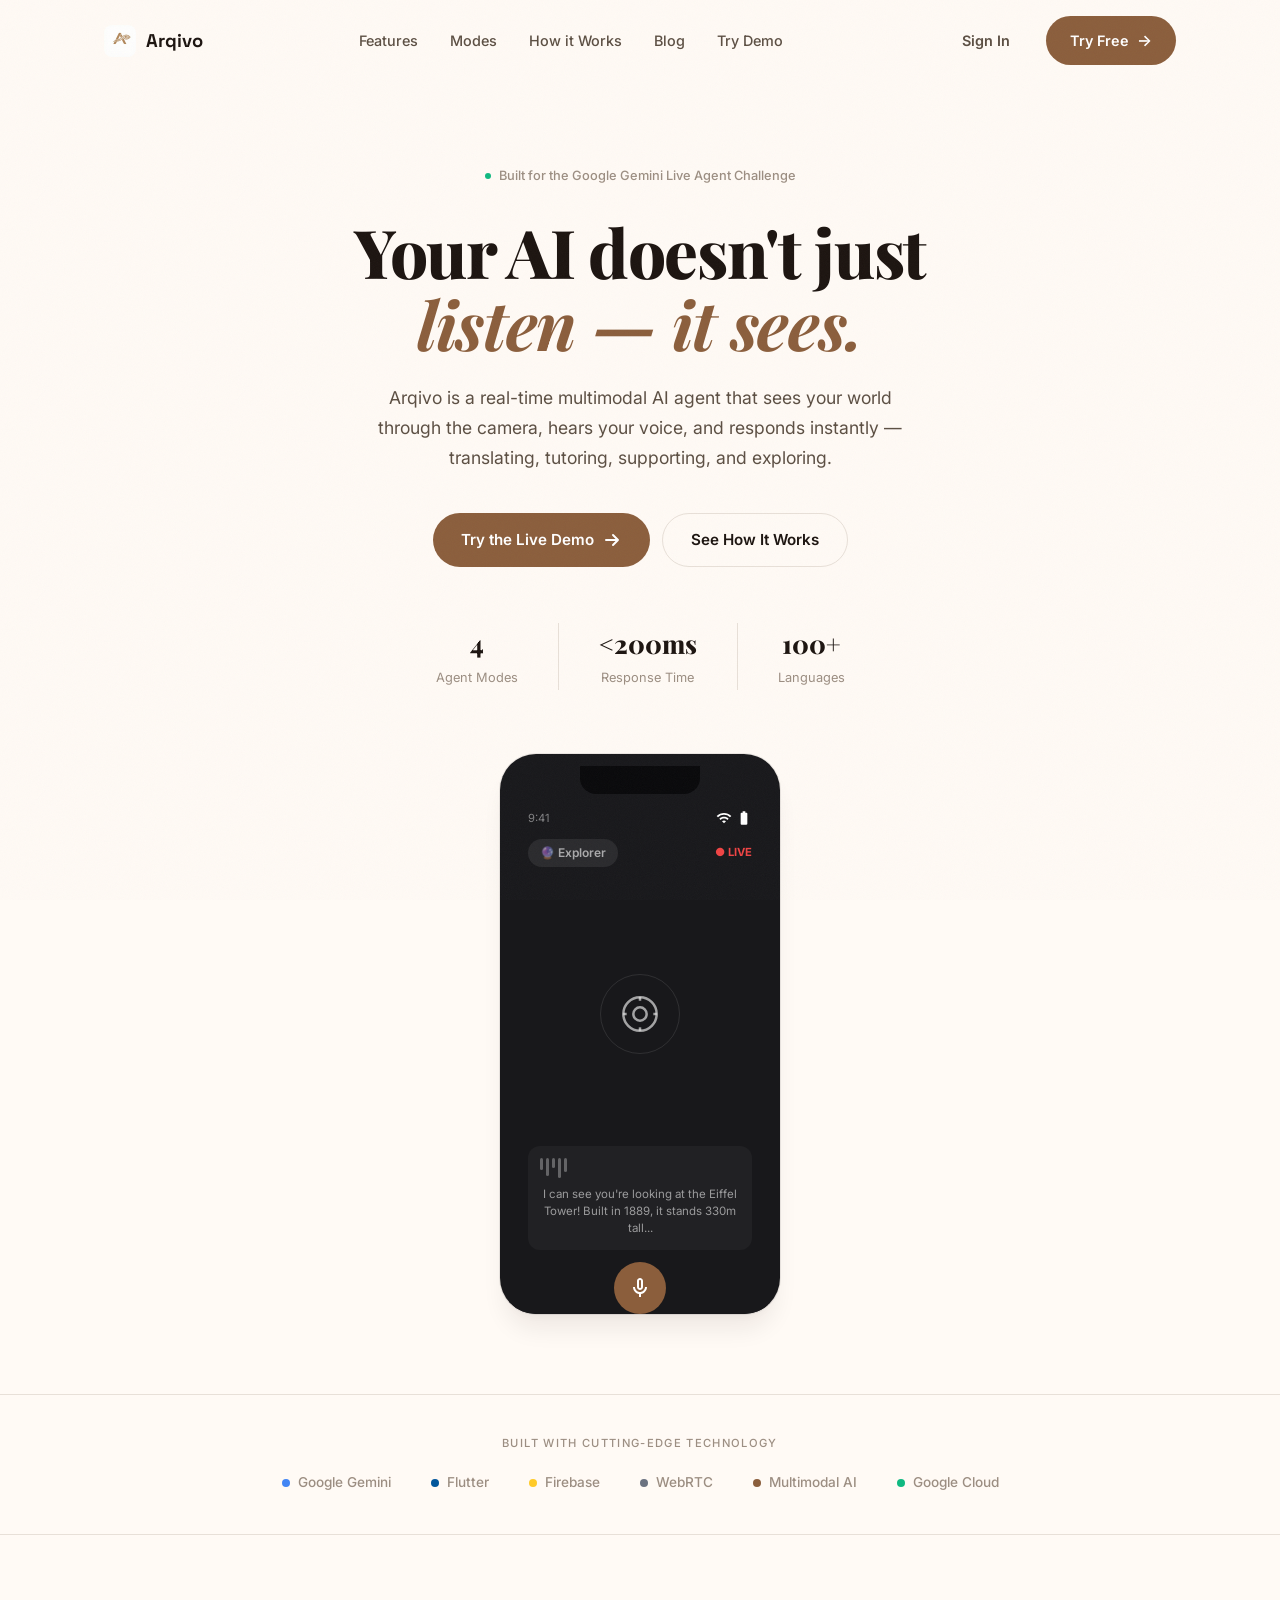
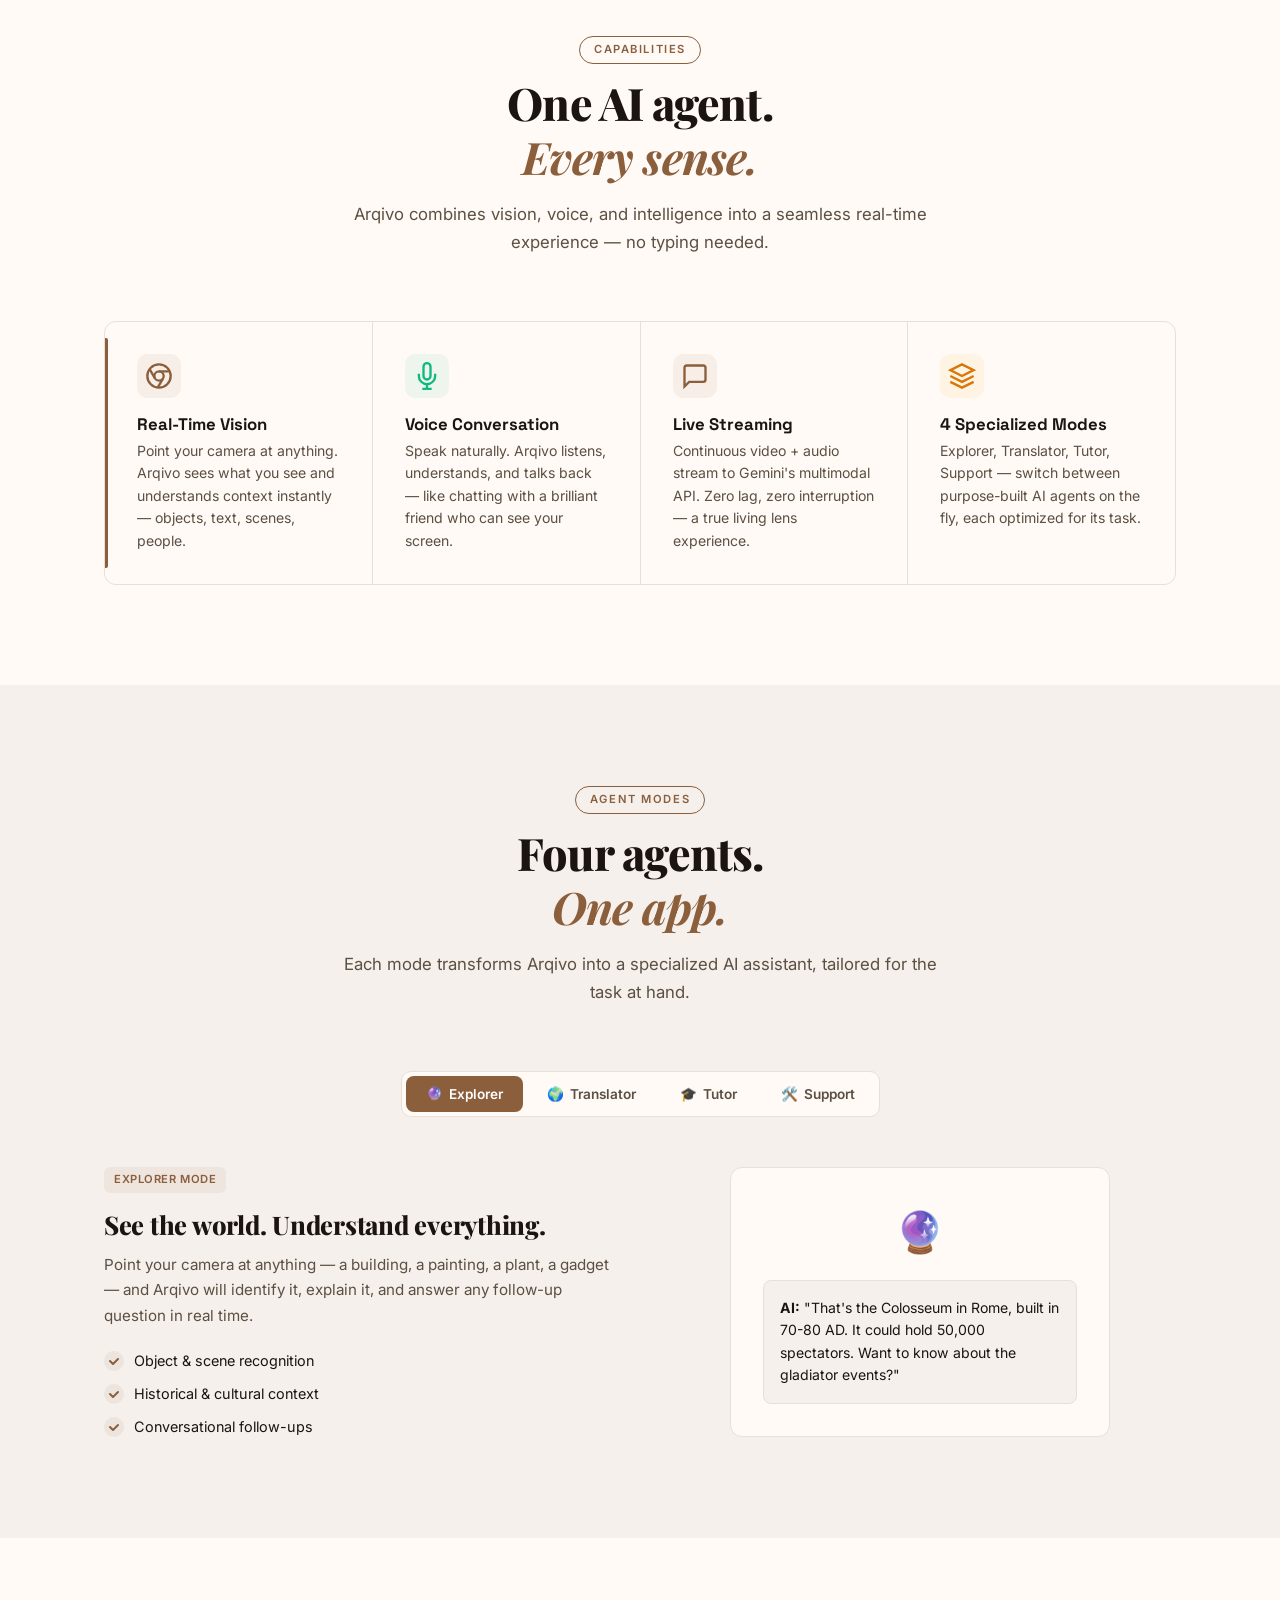
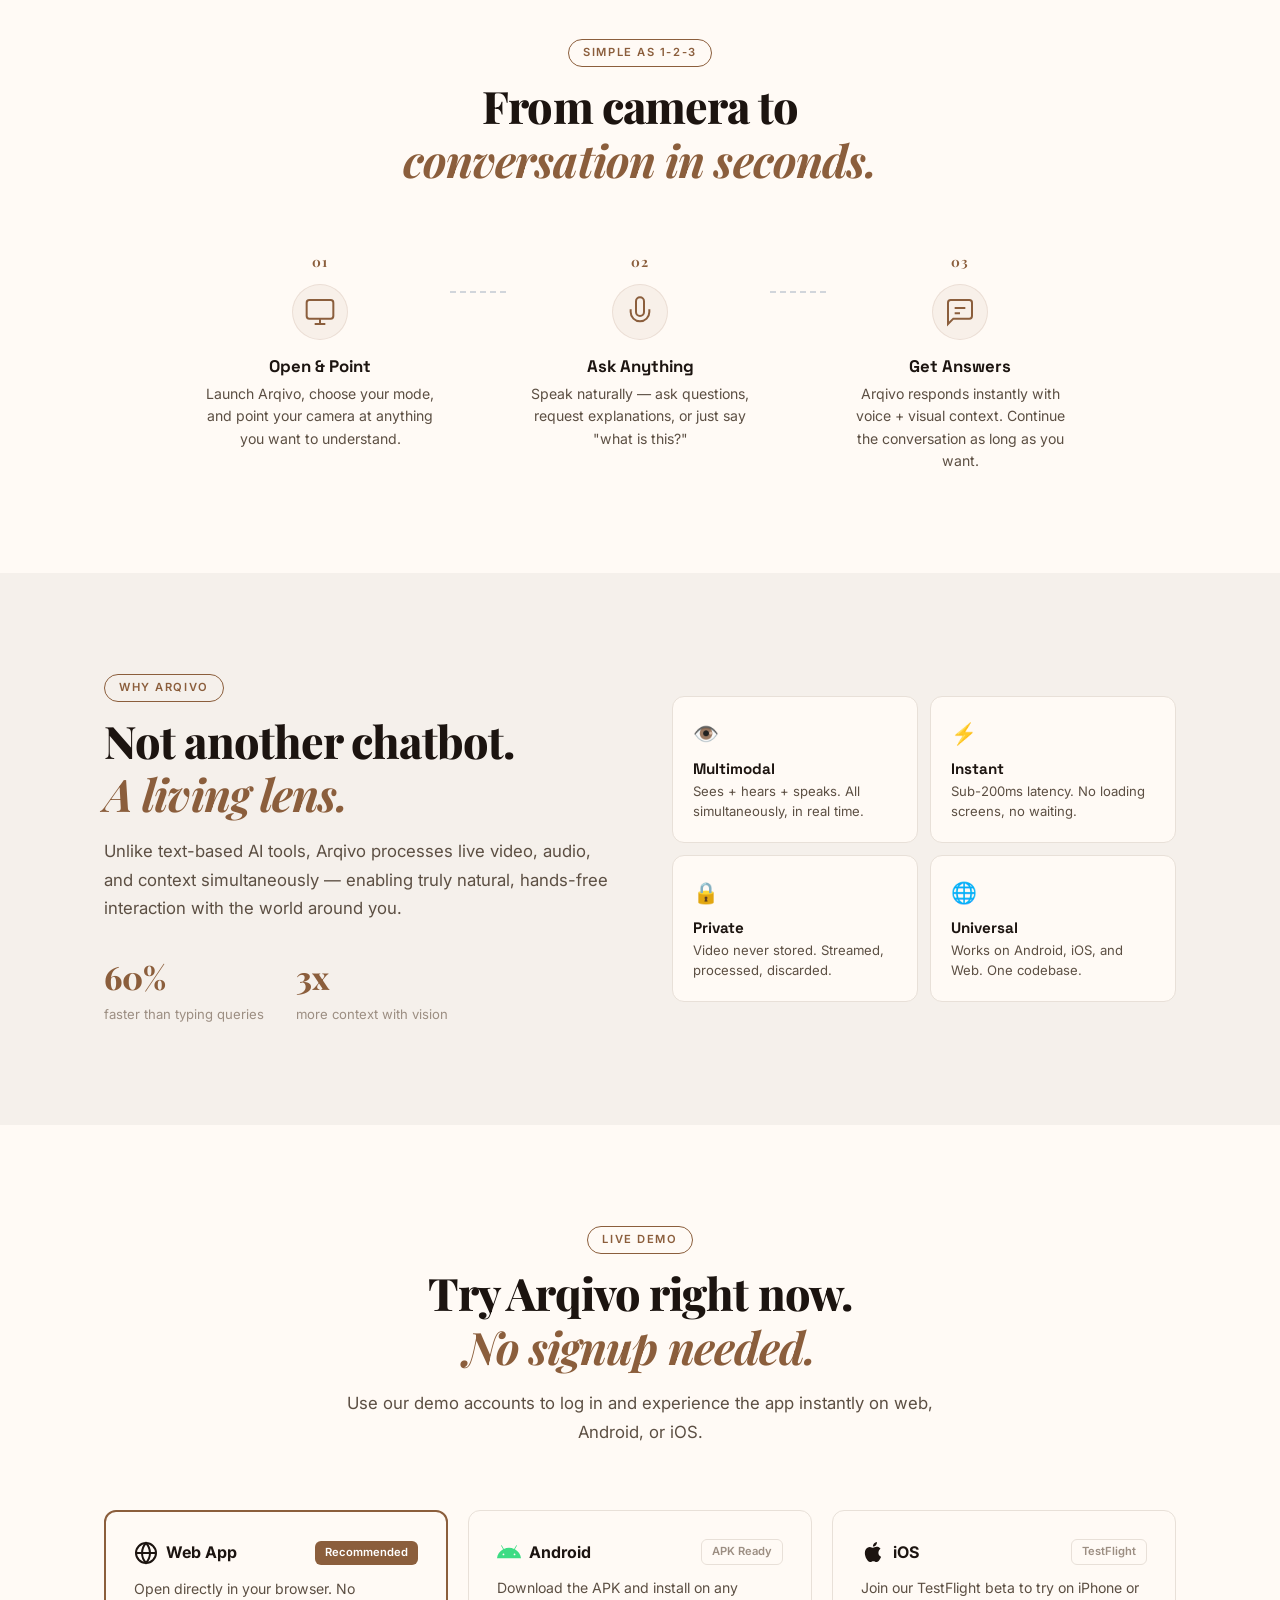
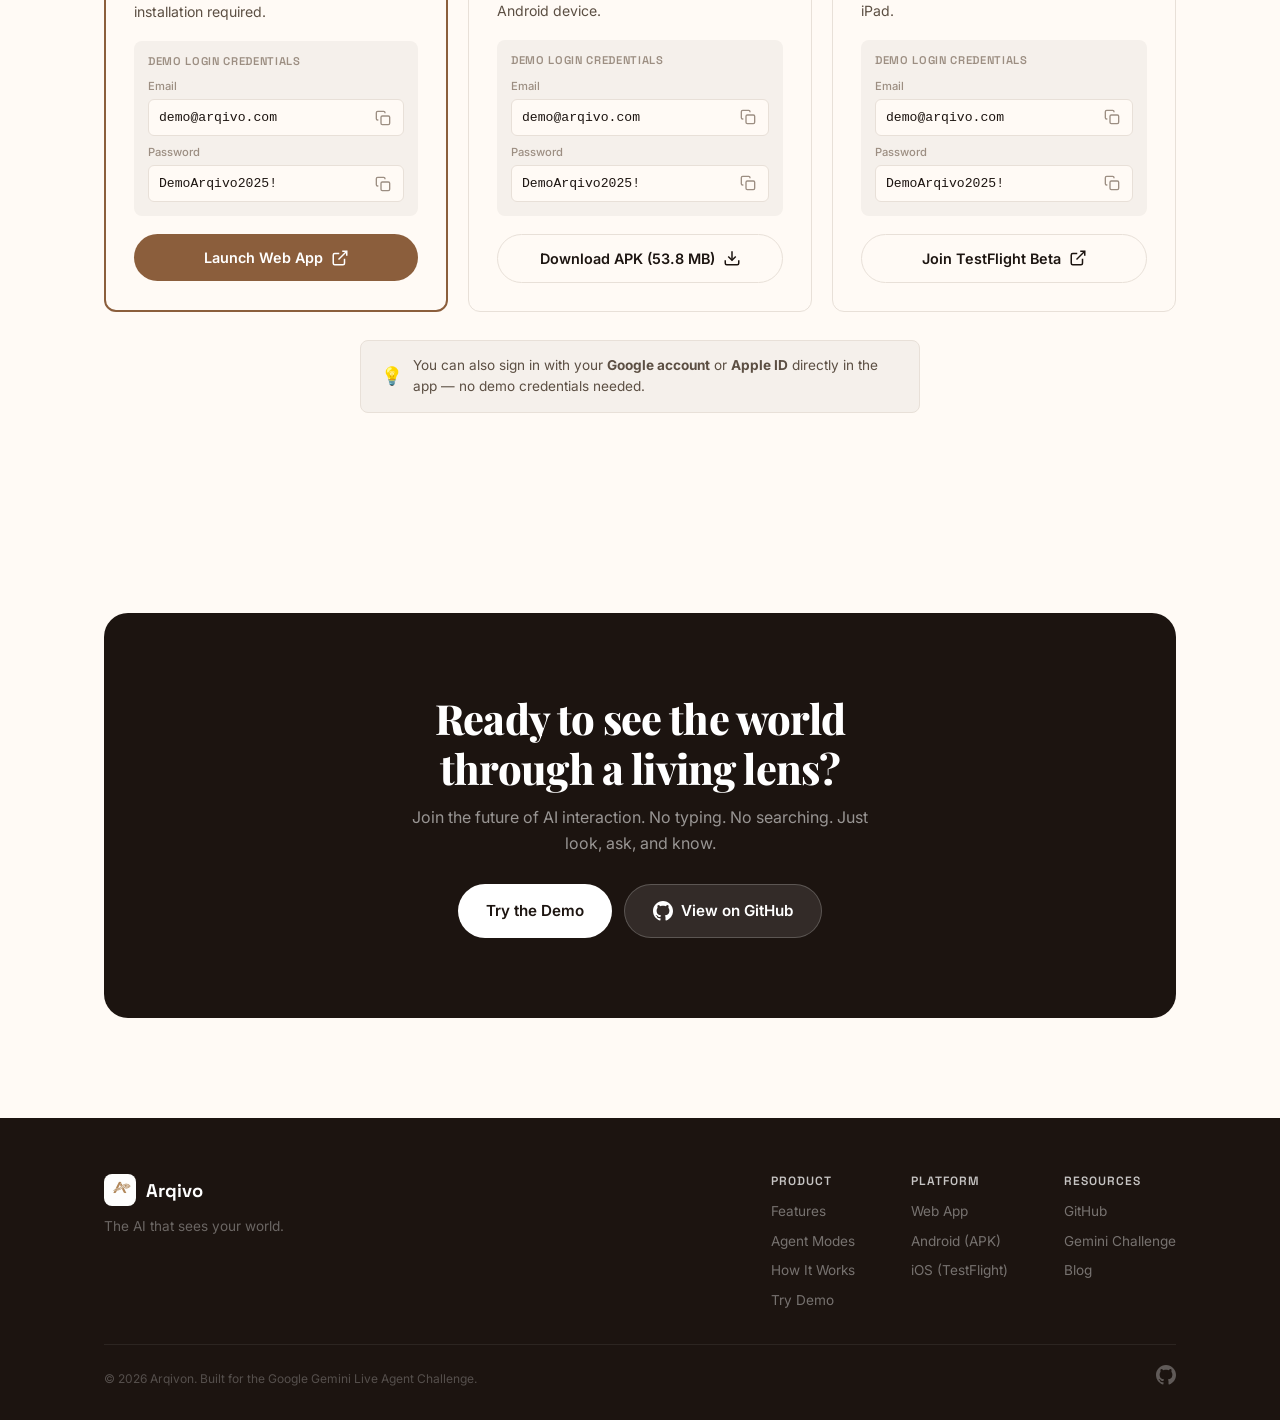
==== commit d73c640c: "Sign In links to web app login; remove NotaNovice Group text" ====
--- a/landing/index.html
+++ b/landing/index.html
@@ -28,7 +28,7 @@
                 <a href="#demo" class="navbar__link">Try Demo</a>
             </nav>
             <div class="navbar__actions">
-                <a href="#demo" class="btn btn--ghost">Sign In</a>
+                <a href="https://arqivon-inc.web.app" target="_blank" class="btn btn--ghost">Sign In</a>
                 <a href="#demo" class="btn btn--primary">Try Free <span class="btn__arrow">&rarr;</span></a>
             </div>
             <button class="navbar__hamburger" id="hamburger" aria-label="Menu">
@@ -562,7 +562,7 @@
                 </div>
             </div>
             <div class="footer__bottom">
-                <p>&copy; 2026 Arqivon by NotaNovice Group. Built for the Google Gemini Live Agent Challenge.</p>
+                <p>&copy; 2026 Arqivon. Built for the Google Gemini Live Agent Challenge.</p>
                 <div class="footer__socials">
                     <a href="https://github.com/Medialordofficial/Arqivo" target="_blank" aria-label="GitHub">
                         <svg width="20" height="20" viewBox="0 0 24 24" fill="currentColor"><path d="M12 0c-6.626 0-12 5.373-12 12 0 5.302 3.438 9.8 8.207 11.387.599.111.793-.261.793-.577v-2.234c-3.338.726-4.033-1.416-4.033-1.416-.546-1.387-1.333-1.756-1.333-1.756-1.089-.745.083-.729.083-.729 1.205.084 1.839 1.237 1.839 1.237 1.07 1.834 2.807 1.304 3.492.997.107-.775.418-1.305.762-1.604-2.665-.305-5.467-1.334-5.467-5.931 0-1.311.469-2.381 1.236-3.221-.124-.303-.535-1.524.117-3.176 0 0 1.008-.322 3.301 1.23.957-.266 1.983-.399 3.003-.404 1.02.005 2.047.138 3.006.404 2.291-1.552 3.297-1.23 3.297-1.23.653 1.653.242 2.874.118 3.176.77.84 1.235 1.911 1.235 3.221 0 4.609-2.807 5.624-5.479 5.921.43.372.823 1.102.823 2.222v3.293c0 .319.192.694.801.576 4.765-1.589 8.199-6.086 8.199-11.386 0-6.627-5.373-12-12-12z"/></svg>
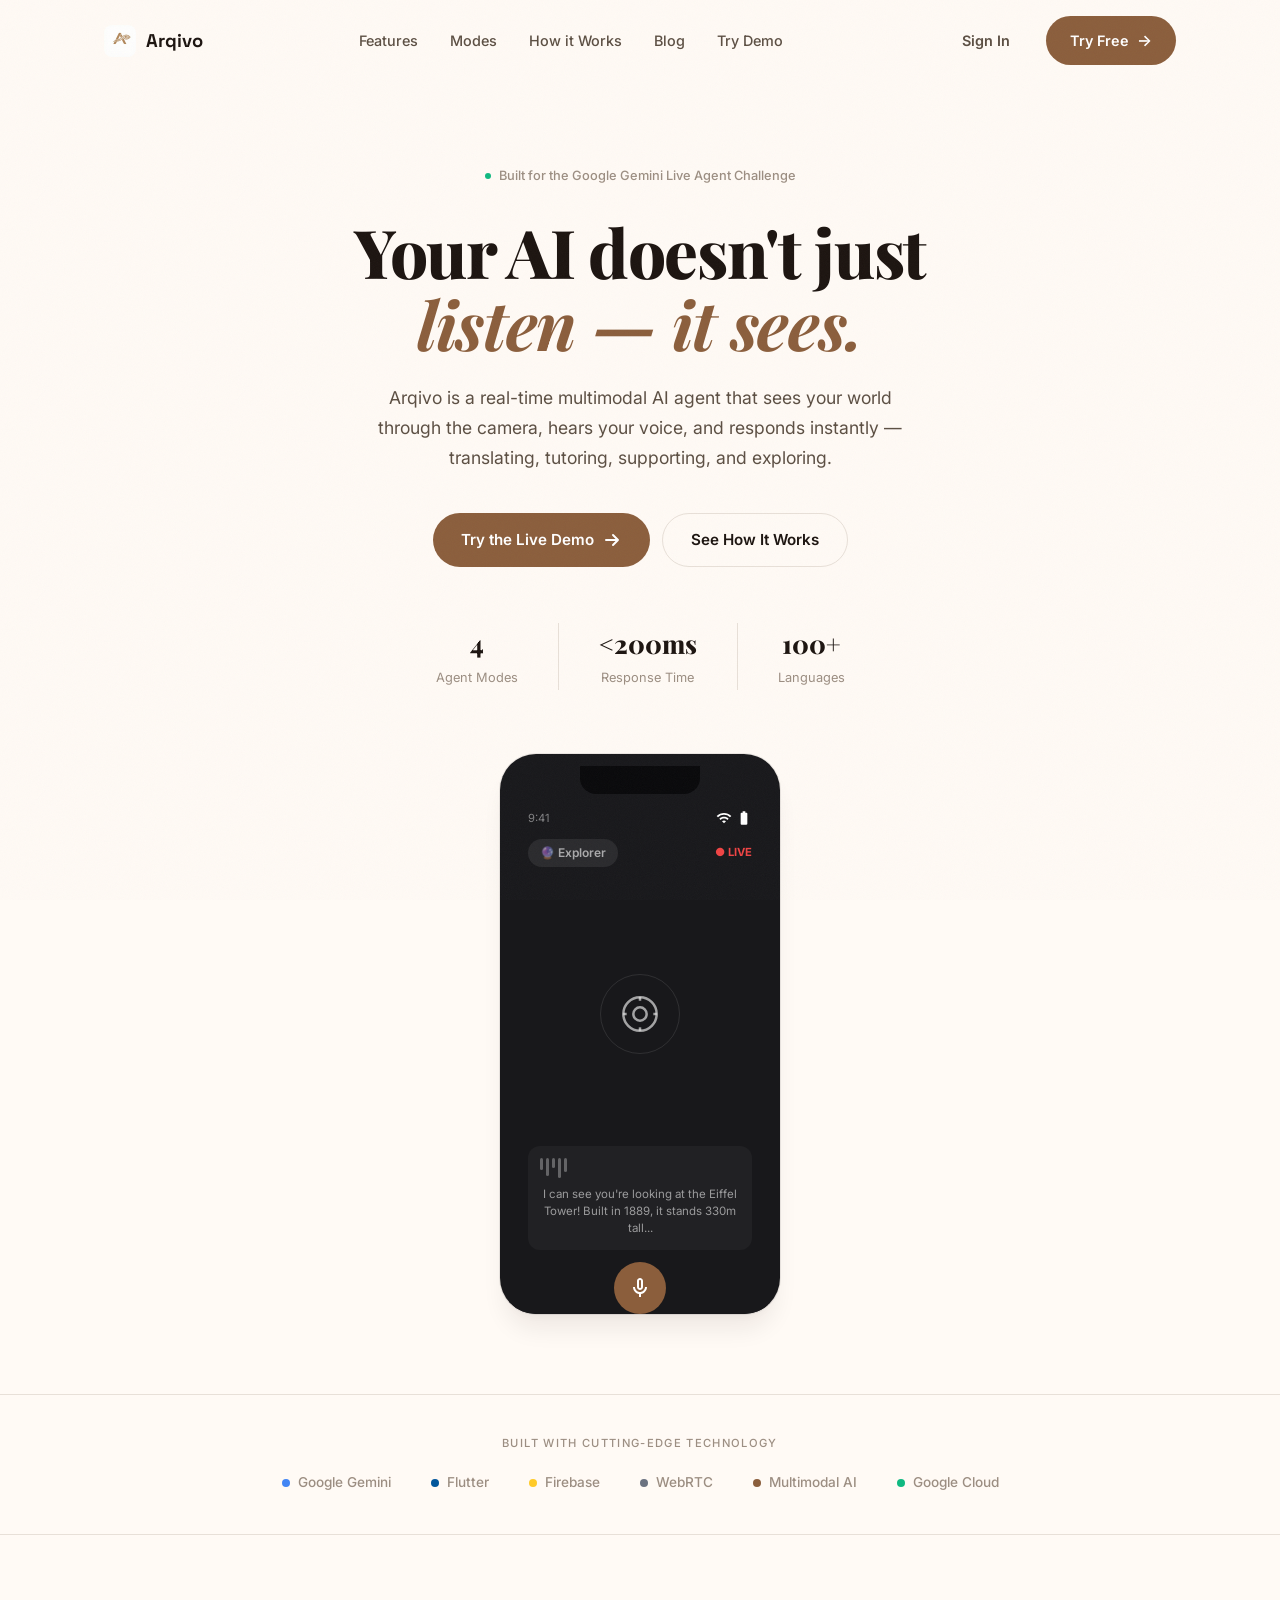
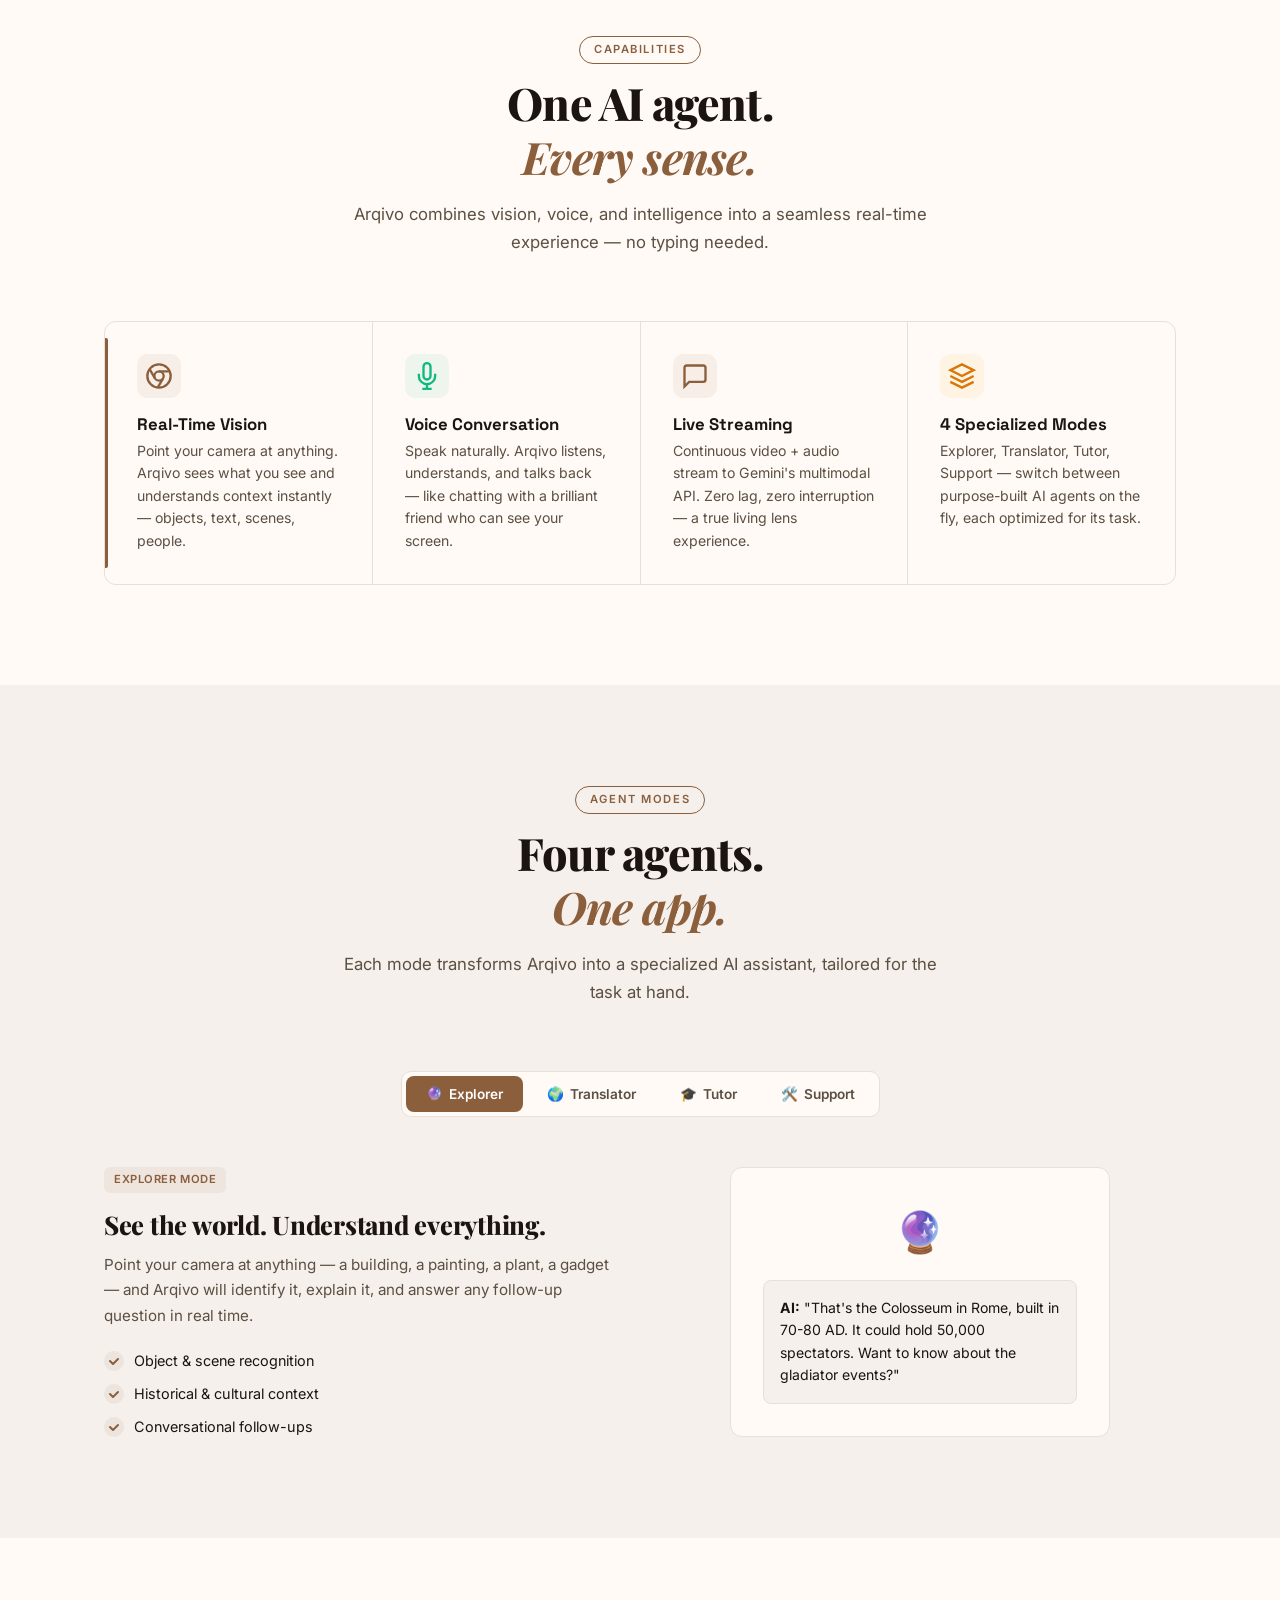
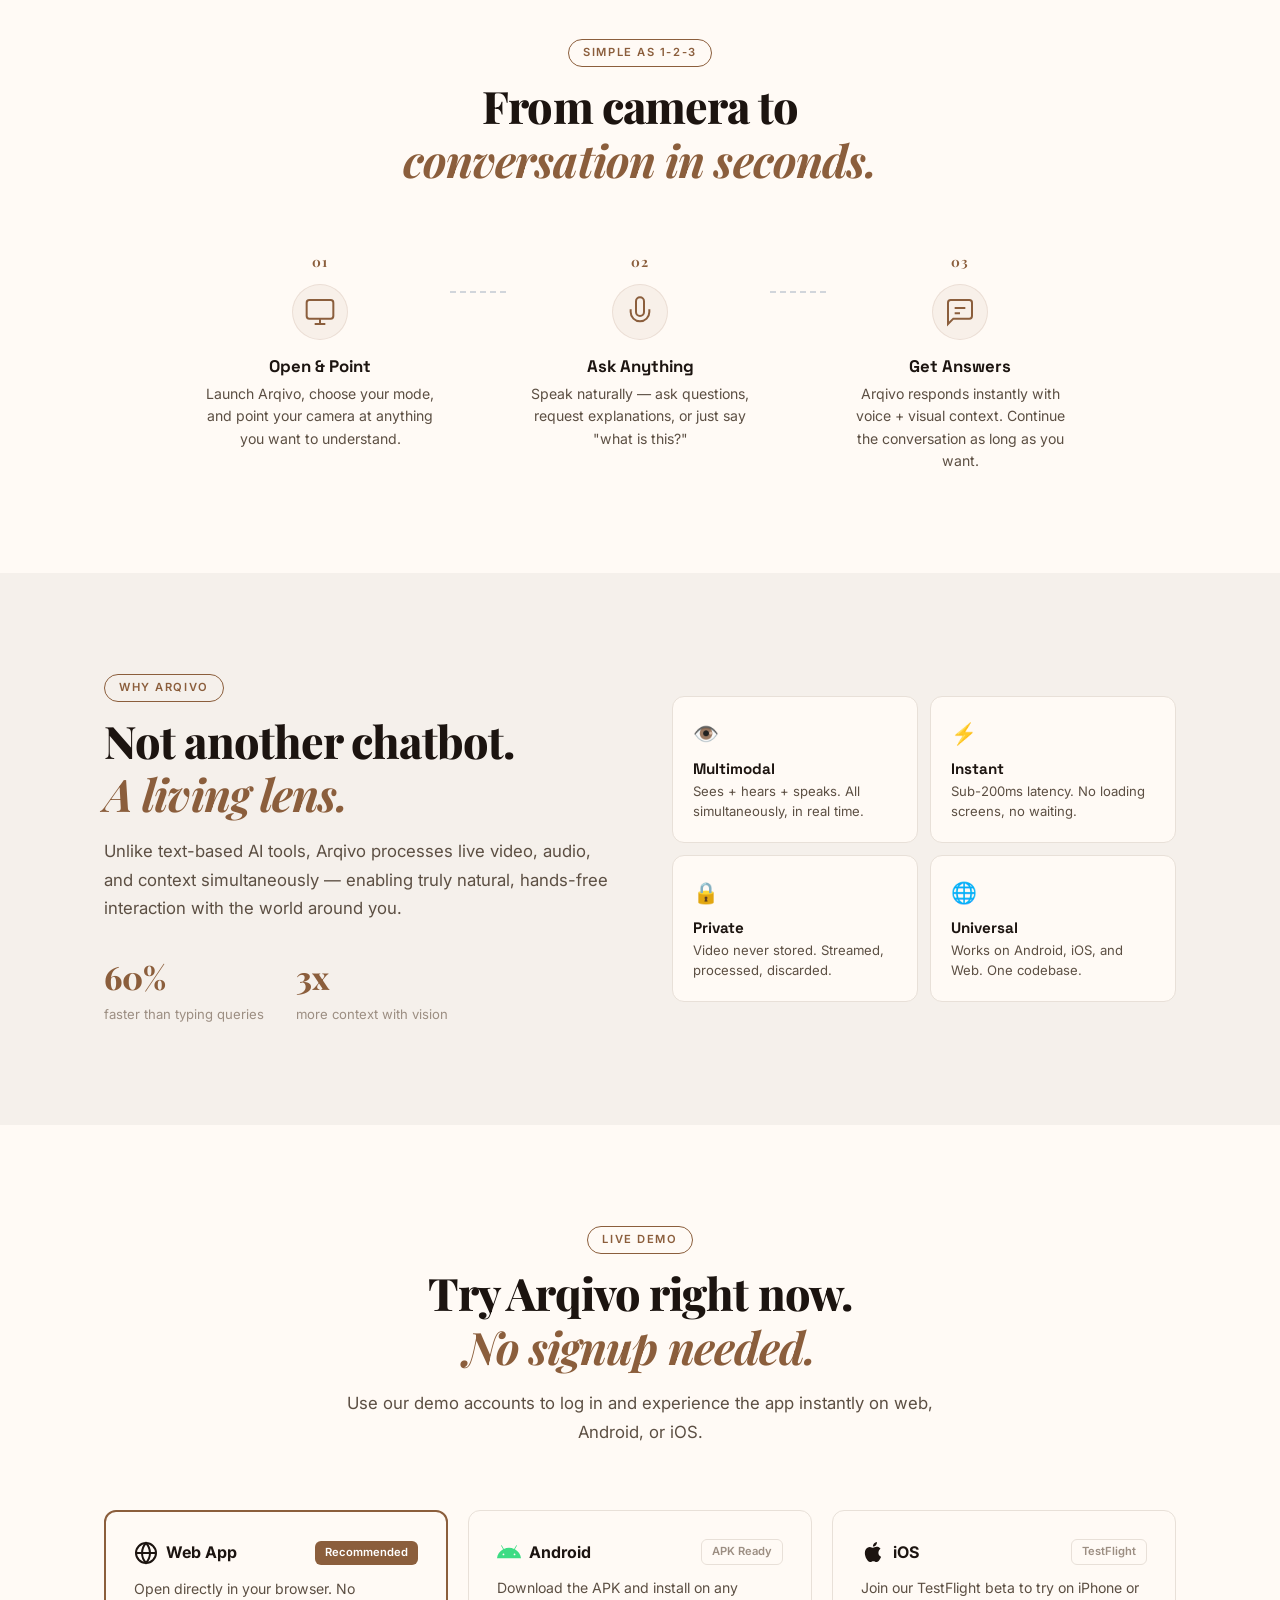
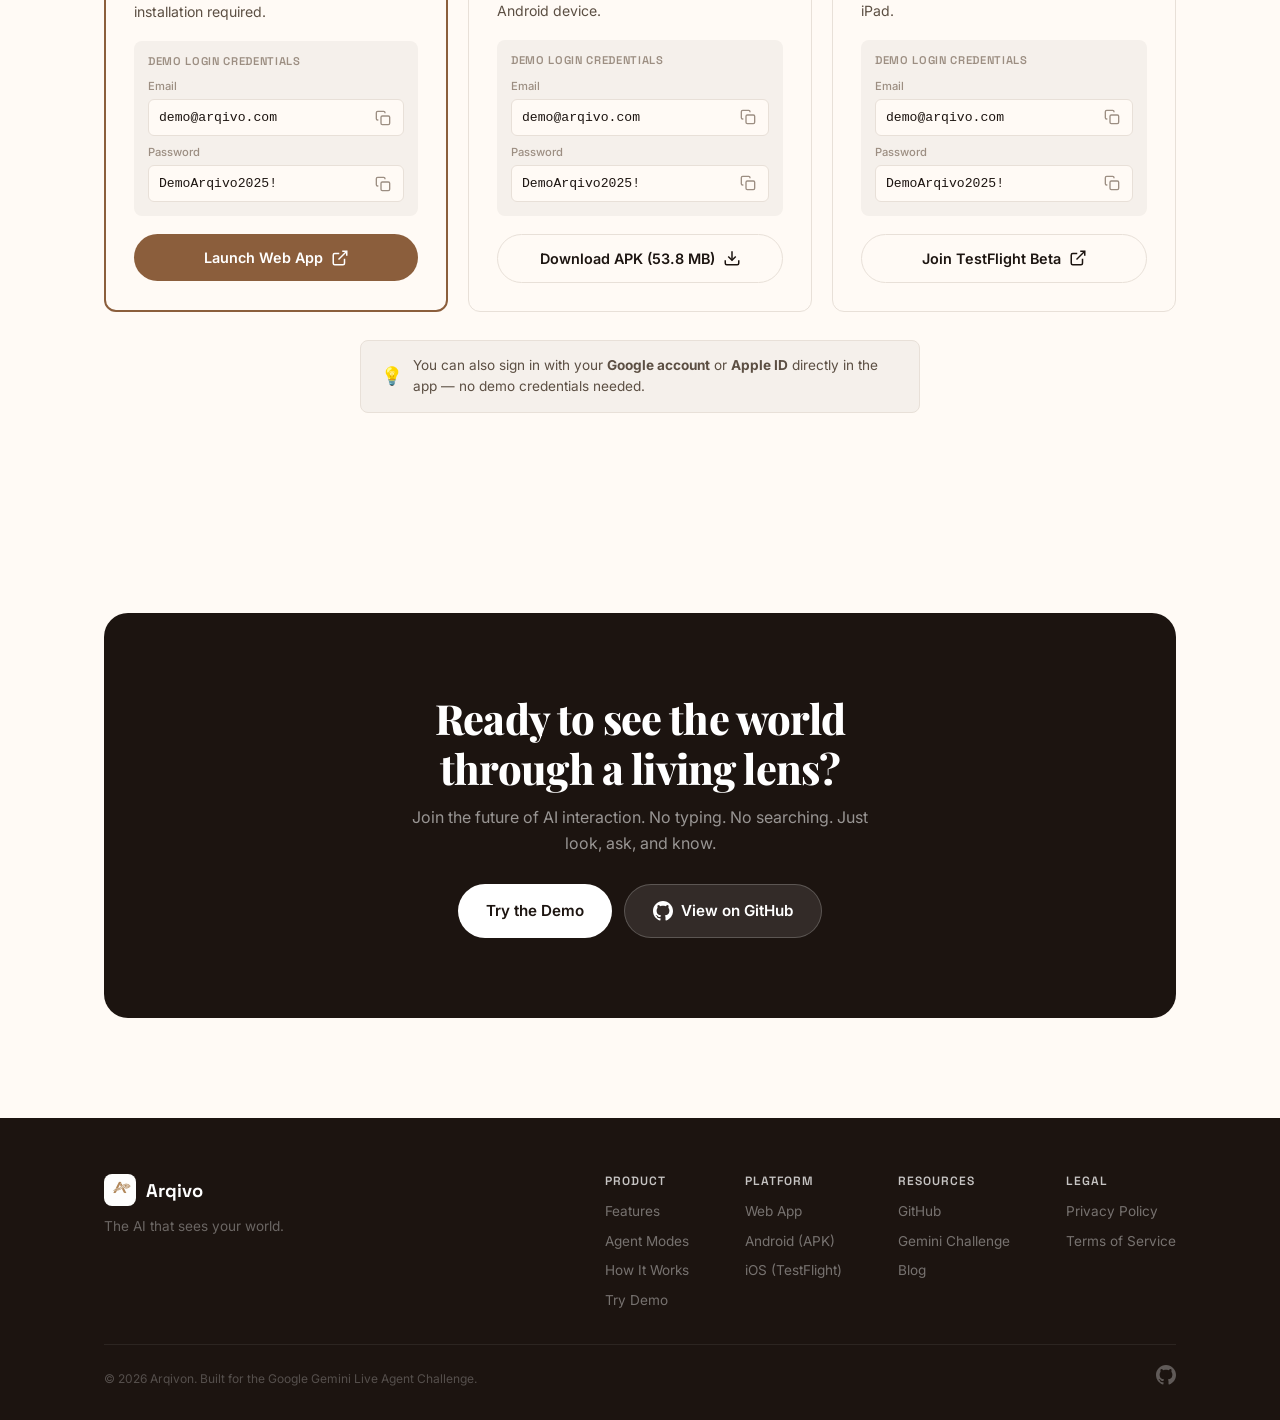
==== commit 3c2f119c: "Round 4 production audit: 14 fixes across 10 files + privacy/terms pages" ====
--- a/landing/index.html
+++ b/landing/index.html
@@ -559,6 +559,11 @@
                         <a href="https://geminiliveagentchallenge.devpost.com/" target="_blank">Gemini Challenge</a>
                         <a href="blog.html">Blog</a>
                     </div>
+                    <div class="footer__col">
+                        <h4>Legal</h4>
+                        <a href="/privacy">Privacy Policy</a>
+                        <a href="/terms">Terms of Service</a>
+                    </div>
                 </div>
             </div>
             <div class="footer__bottom">
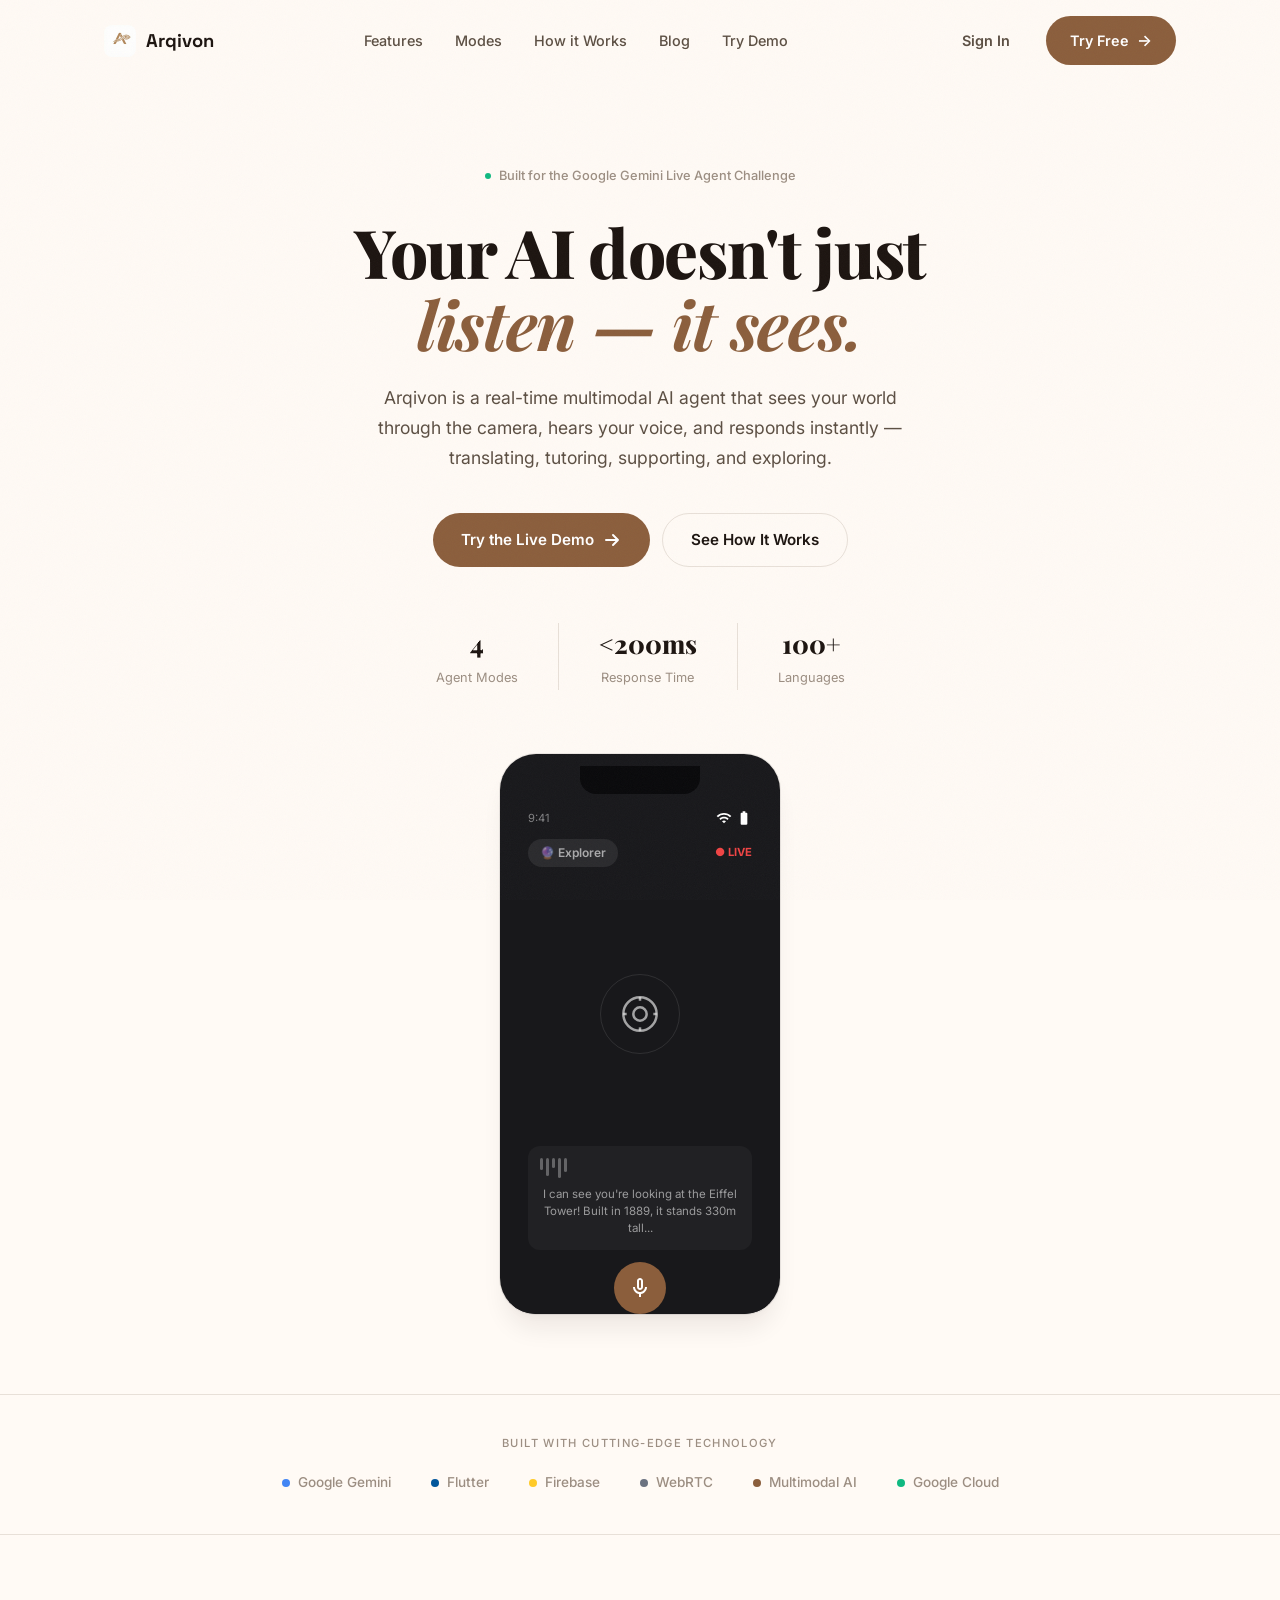
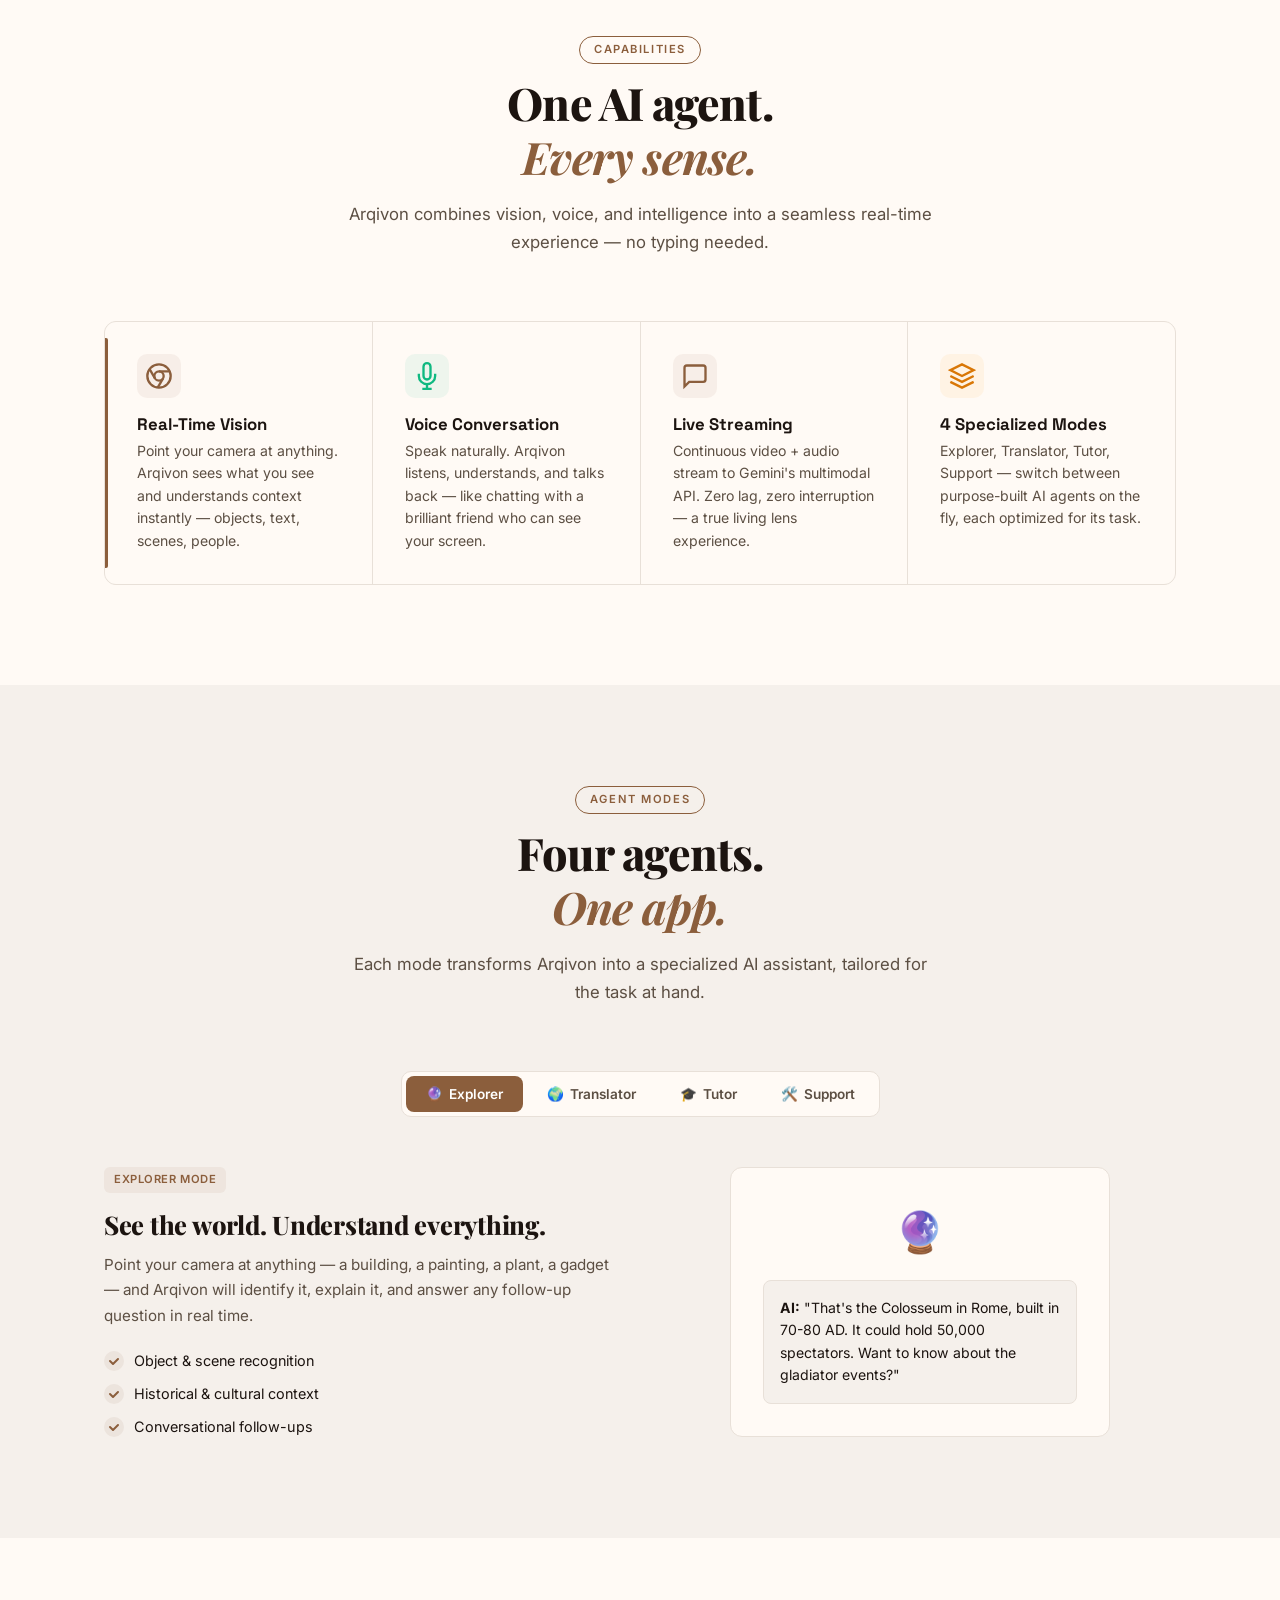
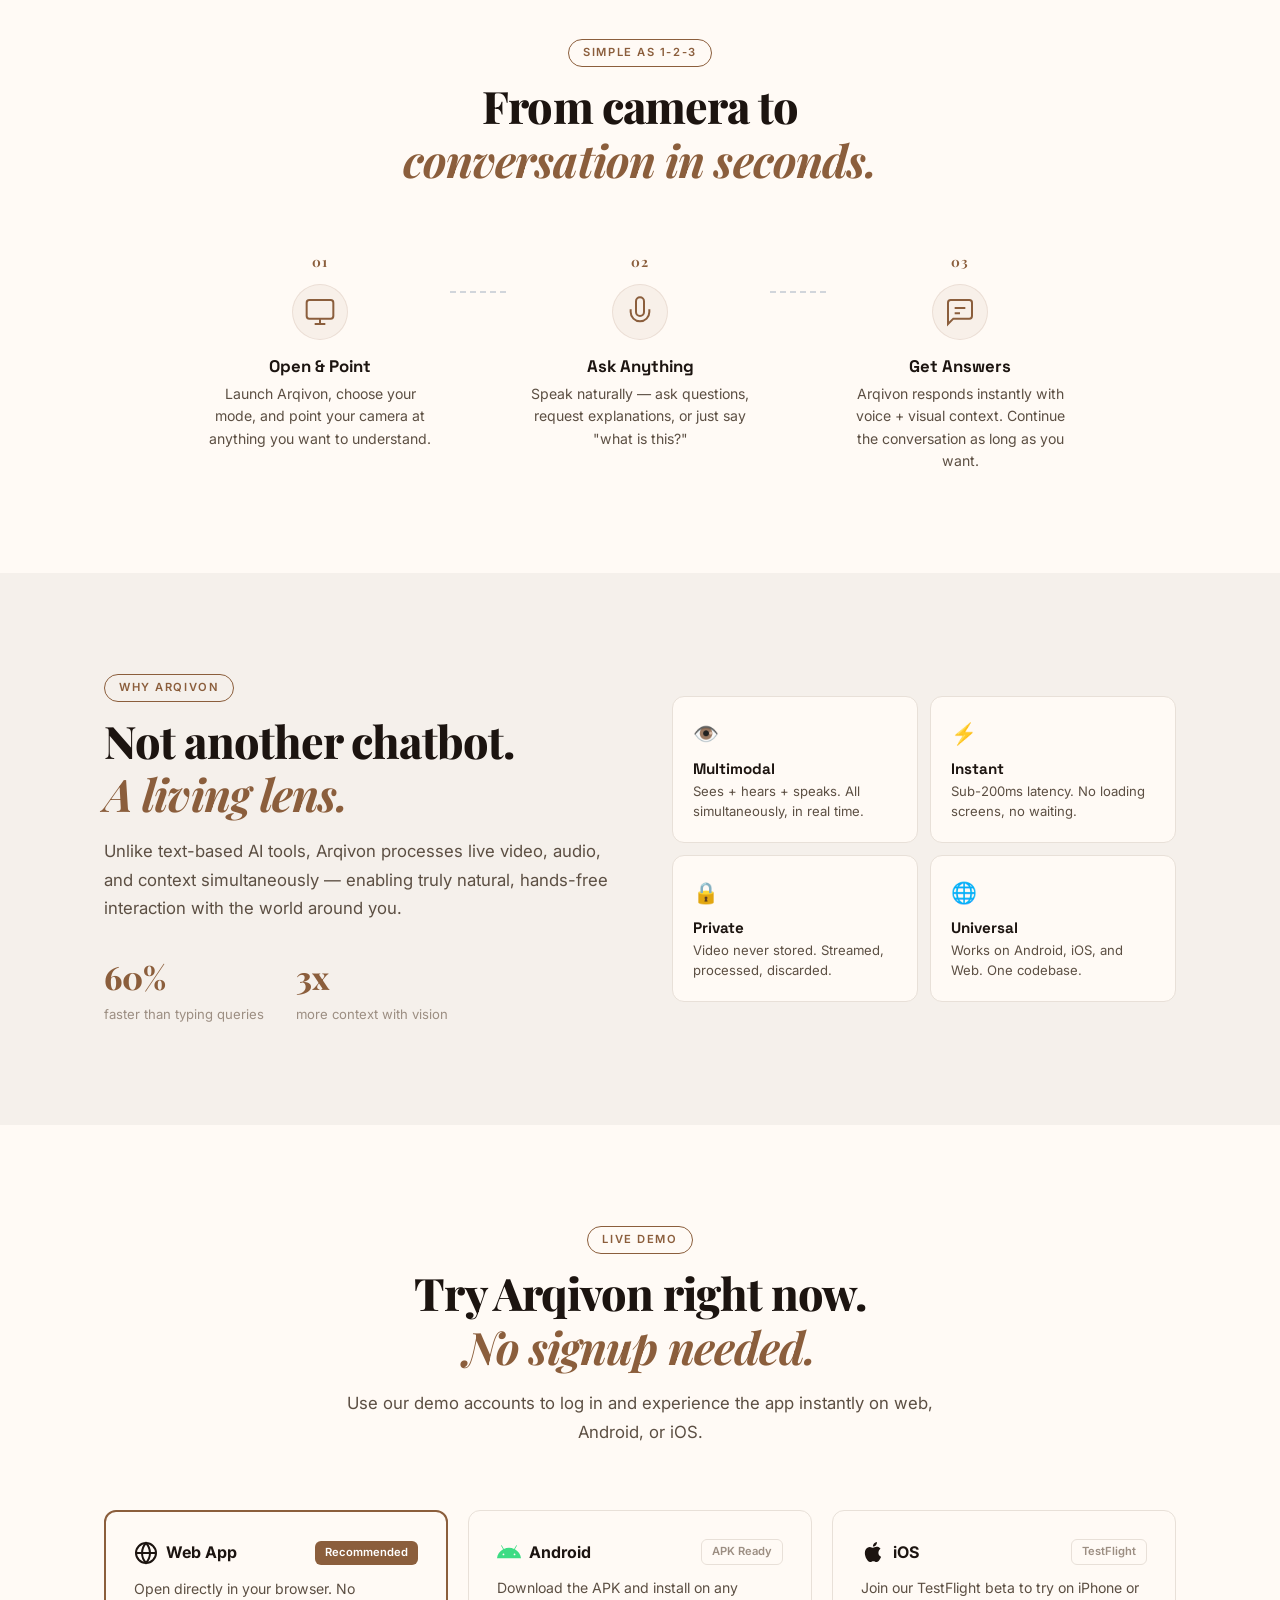
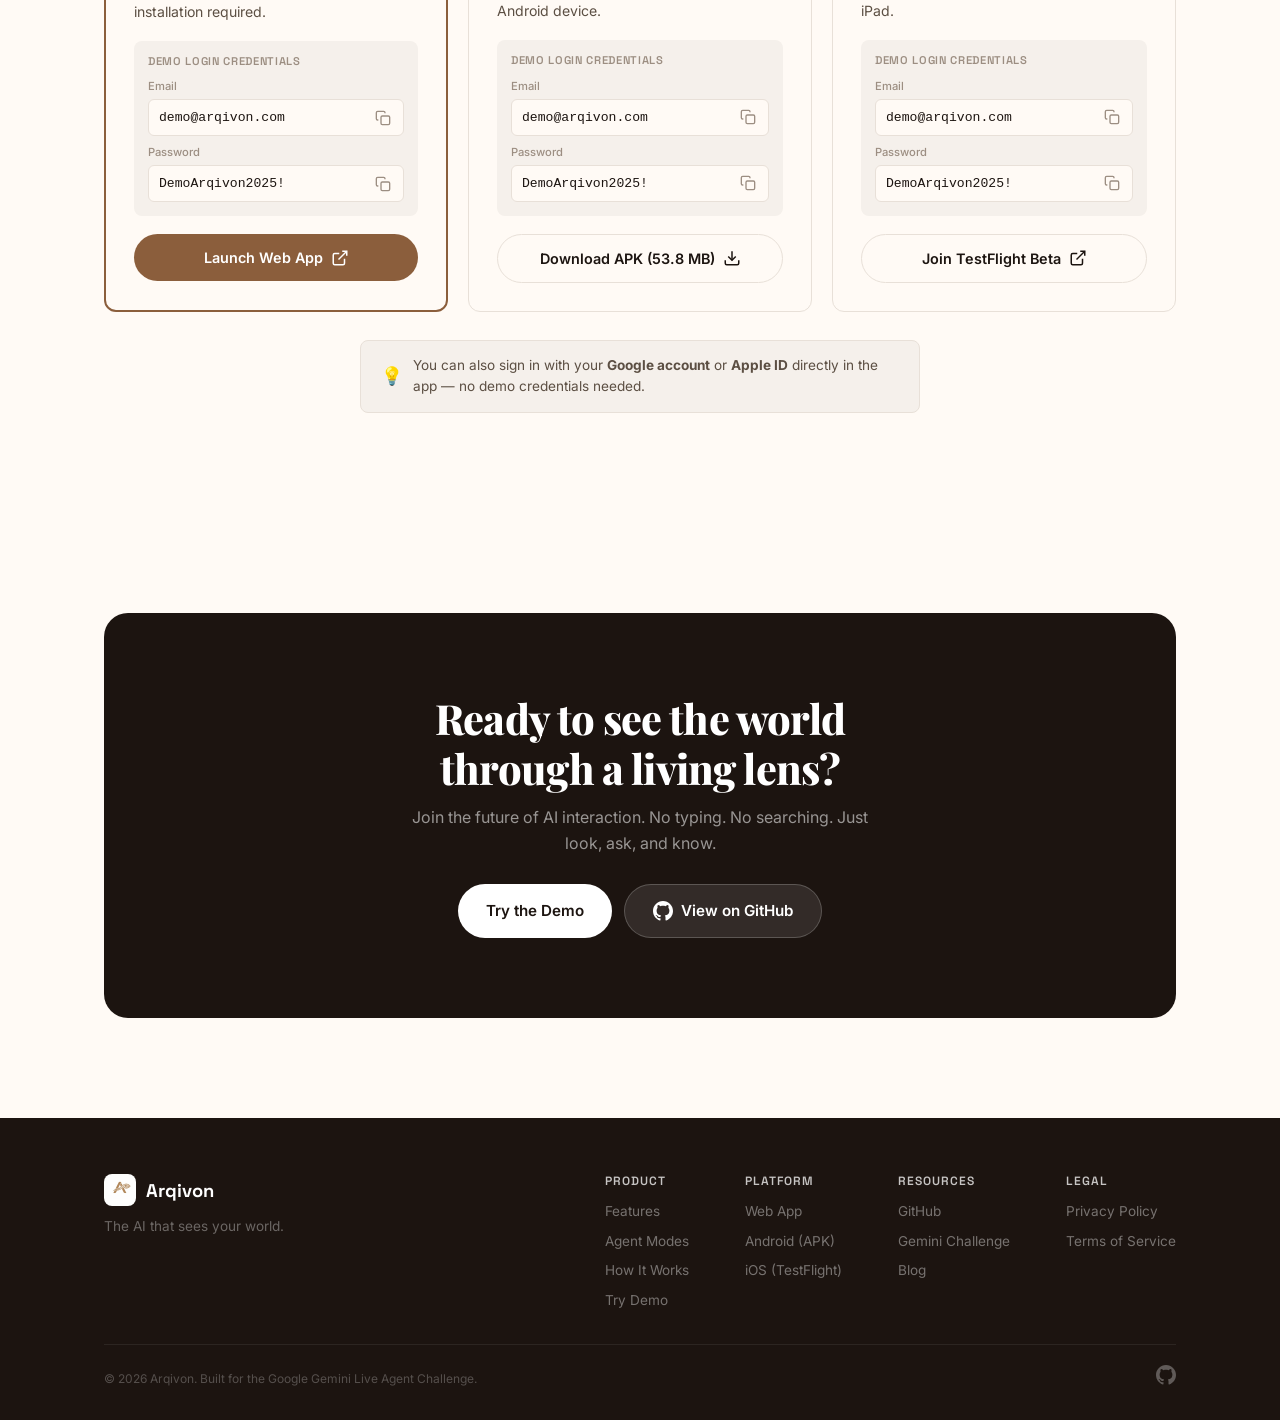
==== commit dd051820: "Round 5: Audio-reactive orb, output transcription, Memories screen, PDF Unicode, naming fixes" ====
--- a/landing/index.html
+++ b/landing/index.html
@@ -3,8 +3,8 @@
 <head>
     <meta charset="UTF-8">
     <meta name="viewport" content="width=device-width, initial-scale=1.0">
-    <title>Arqivo — Your AI-Powered Living Lens</title>
-    <meta name="description" content="Arqivo is a real-time multimodal AI agent that sees, hears, speaks and understands. Translate, tutor, support — all through one living lens.">
+    <title>Arqivon — Your AI-Powered Living Lens</title>
+    <meta name="description" content="Arqivon is a real-time multimodal AI agent that sees, hears, speaks and understands. Translate, tutor, support — all through one living lens.">
     <link rel="preconnect" href="https://fonts.googleapis.com">
     <link rel="preconnect" href="https://fonts.gstatic.com" crossorigin>
     <link href="https://fonts.googleapis.com/css2?family=Inter:wght@300;400;500;600;700;800;900&family=Playfair+Display:ital,wght@0,400;0,700;0,800;0,900;1,400;1,700&family=Space+Grotesk:wght@400;500;600;700&display=swap" rel="stylesheet">
@@ -17,8 +17,8 @@
     <header class="navbar" id="navbar">
         <div class="container navbar__inner">
             <a href="#" class="navbar__brand">
-                <img src="assets/images/logo-128.png" alt="Arqivo" width="32" height="32" class="navbar__logo-img">
-                <span class="navbar__name">Arqivo</span>
+                <img src="assets/images/logo-128.png" alt="Arqivon" width="32" height="32" class="navbar__logo-img">
+                <span class="navbar__name">Arqivon</span>
             </a>
             <nav class="navbar__links" id="navLinks">
                 <a href="#features" class="navbar__link">Features</a>
@@ -67,7 +67,7 @@
                 <span class="hero__gradient-text">listen — it sees.</span>
             </h1>
             <p class="hero__subtitle" data-animate="fade-up" data-delay="200">
-                Arqivo is a real-time multimodal AI agent that sees your world through the camera,
+                Arqivon is a real-time multimodal AI agent that sees your world through the camera,
                 hears your voice, and responds instantly — translating, tutoring, supporting, and exploring.
             </p>
             <div class="hero__cta" data-animate="fade-up" data-delay="300">
@@ -160,7 +160,7 @@
             <div class="section-header" data-animate="fade-up">
                 <span class="section-tag">Capabilities</span>
                 <h2 class="section-title">One AI agent.<br><span class="gradient-text">Every sense.</span></h2>
-                <p class="section-desc">Arqivo combines vision, voice, and intelligence into a seamless real-time experience — no typing needed.</p>
+                <p class="section-desc">Arqivon combines vision, voice, and intelligence into a seamless real-time experience — no typing needed.</p>
             </div>
 
             <div class="features__grid">
@@ -169,14 +169,14 @@
                         <svg width="28" height="28" viewBox="0 0 24 24" fill="none" stroke="currentColor" stroke-width="2"><circle cx="12" cy="12" r="10"/><circle cx="12" cy="12" r="4"/><line x1="21.17" y1="8" x2="12" y2="8"/><line x1="3.95" y1="6.06" x2="8.54" y2="14"/><line x1="10.88" y1="21.94" x2="15.46" y2="14"/></svg>
                     </div>
                     <h3 class="feature-card__title">Real-Time Vision</h3>
-                    <p class="feature-card__desc">Point your camera at anything. Arqivo sees what you see and understands context instantly — objects, text, scenes, people.</p>
+                    <p class="feature-card__desc">Point your camera at anything. Arqivon sees what you see and understands context instantly — objects, text, scenes, people.</p>
                 </div>
                 <div class="feature-card" data-animate="fade-up" data-delay="100">
                     <div class="feature-card__icon feature-card__icon--green">
                         <svg width="28" height="28" viewBox="0 0 24 24" fill="none" stroke="currentColor" stroke-width="2"><path d="M12 1a3 3 0 00-3 3v8a3 3 0 006 0V4a3 3 0 00-3-3z"/><path d="M19 10v2a7 7 0 01-14 0v-2"/><line x1="12" y1="19" x2="12" y2="23"/><line x1="8" y1="23" x2="16" y2="23"/></svg>
                     </div>
                     <h3 class="feature-card__title">Voice Conversation</h3>
-                    <p class="feature-card__desc">Speak naturally. Arqivo listens, understands, and talks back — like chatting with a brilliant friend who can see your screen.</p>
+                    <p class="feature-card__desc">Speak naturally. Arqivon listens, understands, and talks back — like chatting with a brilliant friend who can see your screen.</p>
                 </div>
                 <div class="feature-card" data-animate="fade-up" data-delay="200">
                     <div class="feature-card__icon feature-card__icon--blue">
@@ -202,7 +202,7 @@
             <div class="section-header" data-animate="fade-up">
                 <span class="section-tag">Agent Modes</span>
                 <h2 class="section-title">Four agents.<br><span class="gradient-text">One app.</span></h2>
-                <p class="section-desc">Each mode transforms Arqivo into a specialized AI assistant, tailored for the task at hand.</p>
+                <p class="section-desc">Each mode transforms Arqivon into a specialized AI assistant, tailored for the task at hand.</p>
             </div>
 
             <div class="modes__tabs" data-animate="fade-up" data-delay="100">
@@ -229,7 +229,7 @@
                     <div class="mode-panel__content">
                         <div class="mode-panel__badge mode-panel__badge--purple">Explorer Mode</div>
                         <h3 class="mode-panel__title">See the world. Understand everything.</h3>
-                        <p class="mode-panel__desc">Point your camera at anything — a building, a painting, a plant, a gadget — and Arqivo will identify it, explain it, and answer any follow-up question in real time.</p>
+                        <p class="mode-panel__desc">Point your camera at anything — a building, a painting, a plant, a gadget — and Arqivon will identify it, explain it, and answer any follow-up question in real time.</p>
                         <ul class="mode-panel__features">
                             <li><svg width="20" height="20" viewBox="0 0 20 20" fill="none"><circle cx="10" cy="10" r="10" fill="#8B5E3C" fill-opacity="0.08"/><path d="M6 10l3 3 5-5" stroke="#8B5E3C" stroke-width="2" stroke-linecap="round" stroke-linejoin="round"/></svg> Object &amp; scene recognition</li>
                             <li><svg width="20" height="20" viewBox="0 0 20 20" fill="none"><circle cx="10" cy="10" r="10" fill="#8B5E3C" fill-opacity="0.08"/><path d="M6 10l3 3 5-5" stroke="#8B5E3C" stroke-width="2" stroke-linecap="round" stroke-linejoin="round"/></svg> Historical &amp; cultural context</li>
@@ -248,7 +248,7 @@
                     <div class="mode-panel__content">
                         <div class="mode-panel__badge mode-panel__badge--amber">Translator Mode</div>
                         <h3 class="mode-panel__title">Break every language barrier.</h3>
-                        <p class="mode-panel__desc">Hold your phone up to a sign, menu, or document — or just speak — and Arqivo translates in real time with perfect context and natural pronunciation.</p>
+                        <p class="mode-panel__desc">Hold your phone up to a sign, menu, or document — or just speak — and Arqivon translates in real time with perfect context and natural pronunciation.</p>
                         <ul class="mode-panel__features">
                             <li><svg width="20" height="20" viewBox="0 0 20 20" fill="none"><circle cx="10" cy="10" r="10" fill="#D97706" fill-opacity="0.08"/><path d="M6 10l3 3 5-5" stroke="#D97706" stroke-width="2" stroke-linecap="round" stroke-linejoin="round"/></svg> Visual text translation (signs, menus)</li>
                             <li><svg width="20" height="20" viewBox="0 0 20 20" fill="none"><circle cx="10" cy="10" r="10" fill="#D97706" fill-opacity="0.08"/><path d="M6 10l3 3 5-5" stroke="#D97706" stroke-width="2" stroke-linecap="round" stroke-linejoin="round"/></svg> Spoken language interpretation</li>
@@ -267,7 +267,7 @@
                     <div class="mode-panel__content">
                         <div class="mode-panel__badge mode-panel__badge--green">Tutor Mode</div>
                         <h3 class="mode-panel__title">Your personal genius tutor.</h3>
-                        <p class="mode-panel__desc">Point at a math problem, a textbook page, or lab equipment — Arqivo explains concepts step-by-step, adapting to your level and learning style.</p>
+                        <p class="mode-panel__desc">Point at a math problem, a textbook page, or lab equipment — Arqivon explains concepts step-by-step, adapting to your level and learning style.</p>
                         <ul class="mode-panel__features">
                             <li><svg width="20" height="20" viewBox="0 0 20 20" fill="none"><circle cx="10" cy="10" r="10" fill="#059669" fill-opacity="0.08"/><path d="M6 10l3 3 5-5" stroke="#059669" stroke-width="2" stroke-linecap="round" stroke-linejoin="round"/></svg> Step-by-step walkthroughs</li>
                             <li><svg width="20" height="20" viewBox="0 0 20 20" fill="none"><circle cx="10" cy="10" r="10" fill="#059669" fill-opacity="0.08"/><path d="M6 10l3 3 5-5" stroke="#059669" stroke-width="2" stroke-linecap="round" stroke-linejoin="round"/></svg> Adaptive difficulty levels</li>
@@ -286,7 +286,7 @@
                     <div class="mode-panel__content">
                         <div class="mode-panel__badge mode-panel__badge--blue">Support Mode</div>
                         <h3 class="mode-panel__title">Fix anything. Visually guided.</h3>
-                        <p class="mode-panel__desc">Show Arqivo a broken appliance, an error screen, or a tangled cable setup — it diagnoses the issue and walks you through the fix, step by step.</p>
+                        <p class="mode-panel__desc">Show Arqivon a broken appliance, an error screen, or a tangled cable setup — it diagnoses the issue and walks you through the fix, step by step.</p>
                         <ul class="mode-panel__features">
                             <li><svg width="20" height="20" viewBox="0 0 20 20" fill="none"><circle cx="10" cy="10" r="10" fill="#8B5E3C" fill-opacity="0.08"/><path d="M6 10l3 3 5-5" stroke="#8B5E3C" stroke-width="2" stroke-linecap="round" stroke-linejoin="round"/></svg> Visual diagnostics</li>
                             <li><svg width="20" height="20" viewBox="0 0 20 20" fill="none"><circle cx="10" cy="10" r="10" fill="#8B5E3C" fill-opacity="0.08"/><path d="M6 10l3 3 5-5" stroke="#8B5E3C" stroke-width="2" stroke-linecap="round" stroke-linejoin="round"/></svg> Step-by-step repair guidance</li>
@@ -318,7 +318,7 @@
                         <svg width="32" height="32" viewBox="0 0 24 24" fill="none" stroke="currentColor" stroke-width="1.5"><rect x="2" y="3" width="20" height="14" rx="2"/><path d="M8 21h8M12 17v4"/></svg>
                     </div>
                     <h3 class="step__title">Open &amp; Point</h3>
-                    <p class="step__desc">Launch Arqivo, choose your mode, and point your camera at anything you want to understand.</p>
+                    <p class="step__desc">Launch Arqivon, choose your mode, and point your camera at anything you want to understand.</p>
                 </div>
                 <div class="step__connector">
                     <svg width="60" height="2"><line x1="0" y1="1" x2="60" y2="1" stroke="#D1D5DB" stroke-width="2" stroke-dasharray="6 4"/></svg>
@@ -340,7 +340,7 @@
                         <svg width="32" height="32" viewBox="0 0 24 24" fill="none" stroke="currentColor" stroke-width="1.5"><path d="M21 15a2 2 0 01-2 2H7l-4 4V5a2 2 0 012-2h14a2 2 0 012 2z"/><path d="M8 9h8M8 13h4"/></svg>
                     </div>
                     <h3 class="step__title">Get Answers</h3>
-                    <p class="step__desc">Arqivo responds instantly with voice + visual context. Continue the conversation as long as you want.</p>
+                    <p class="step__desc">Arqivon responds instantly with voice + visual context. Continue the conversation as long as you want.</p>
                 </div>
             </div>
         </div>
@@ -351,9 +351,9 @@
         <div class="container">
             <div class="why__grid">
                 <div class="why__content" data-animate="fade-up">
-                    <span class="section-tag">Why Arqivo</span>
+                    <span class="section-tag">Why Arqivon</span>
                     <h2 class="section-title section-title--left">Not another chatbot.<br><span class="gradient-text">A living lens.</span></h2>
-                    <p class="section-desc section-desc--left">Unlike text-based AI tools, Arqivo processes live video, audio, and context simultaneously — enabling truly natural, hands-free interaction with the world around you.</p>
+                    <p class="section-desc section-desc--left">Unlike text-based AI tools, Arqivon processes live video, audio, and context simultaneously — enabling truly natural, hands-free interaction with the world around you.</p>
                     <div class="why__metrics">
                         <div class="why__metric">
                             <div class="why__metric-value">60%</div>
@@ -396,7 +396,7 @@
         <div class="container">
             <div class="section-header" data-animate="fade-up">
                 <span class="section-tag">Live Demo</span>
-                <h2 class="section-title">Try Arqivo right now.<br><span class="gradient-text">No signup needed.</span></h2>
+                <h2 class="section-title">Try Arqivon right now.<br><span class="gradient-text">No signup needed.</span></h2>
                 <p class="section-desc">Use our demo accounts to log in and experience the app instantly on web, Android, or iOS.</p>
             </div>
 
@@ -416,15 +416,15 @@
                         <h4>Demo Login Credentials</h4>
                         <div class="demo-card__field">
                             <label>Email</label>
-                            <div class="demo-card__copy" data-copy="demo@arqivo.com">
-                                <code>demo@arqivo.com</code>
+                            <div class="demo-card__copy" data-copy="demo@arqivon.com">
+                                <code>demo@arqivon.com</code>
                                 <button class="copy-btn" title="Copy"><svg width="16" height="16" viewBox="0 0 24 24" fill="none" stroke="currentColor" stroke-width="2"><rect x="9" y="9" width="13" height="13" rx="2"/><path d="M5 15H4a2 2 0 01-2-2V4a2 2 0 012-2h9a2 2 0 012 2v1"/></svg></button>
                             </div>
                         </div>
                         <div class="demo-card__field">
                             <label>Password</label>
-                            <div class="demo-card__copy" data-copy="DemoArqivo2025!">
-                                <code>DemoArqivo2025!</code>
+                            <div class="demo-card__copy" data-copy="DemoArqivon2025!">
+                                <code>DemoArqivon2025!</code>
                                 <button class="copy-btn" title="Copy"><svg width="16" height="16" viewBox="0 0 24 24" fill="none" stroke="currentColor" stroke-width="2"><rect x="9" y="9" width="13" height="13" rx="2"/><path d="M5 15H4a2 2 0 01-2-2V4a2 2 0 012-2h9a2 2 0 012 2v1"/></svg></button>
                             </div>
                         </div>
@@ -449,15 +449,15 @@
                         <h4>Demo Login Credentials</h4>
                         <div class="demo-card__field">
                             <label>Email</label>
-                            <div class="demo-card__copy" data-copy="demo@arqivo.com">
-                                <code>demo@arqivo.com</code>
+                            <div class="demo-card__copy" data-copy="demo@arqivon.com">
+                                <code>demo@arqivon.com</code>
                                 <button class="copy-btn" title="Copy"><svg width="16" height="16" viewBox="0 0 24 24" fill="none" stroke="currentColor" stroke-width="2"><rect x="9" y="9" width="13" height="13" rx="2"/><path d="M5 15H4a2 2 0 01-2-2V4a2 2 0 012-2h9a2 2 0 012 2v1"/></svg></button>
                             </div>
                         </div>
                         <div class="demo-card__field">
                             <label>Password</label>
-                            <div class="demo-card__copy" data-copy="DemoArqivo2025!">
-                                <code>DemoArqivo2025!</code>
+                            <div class="demo-card__copy" data-copy="DemoArqivon2025!">
+                                <code>DemoArqivon2025!</code>
                                 <button class="copy-btn" title="Copy"><svg width="16" height="16" viewBox="0 0 24 24" fill="none" stroke="currentColor" stroke-width="2"><rect x="9" y="9" width="13" height="13" rx="2"/><path d="M5 15H4a2 2 0 01-2-2V4a2 2 0 012-2h9a2 2 0 012 2v1"/></svg></button>
                             </div>
                         </div>
@@ -482,15 +482,15 @@
                         <h4>Demo Login Credentials</h4>
                         <div class="demo-card__field">
                             <label>Email</label>
-                            <div class="demo-card__copy" data-copy="demo@arqivo.com">
-                                <code>demo@arqivo.com</code>
+                            <div class="demo-card__copy" data-copy="demo@arqivon.com">
+                                <code>demo@arqivon.com</code>
                                 <button class="copy-btn" title="Copy"><svg width="16" height="16" viewBox="0 0 24 24" fill="none" stroke="currentColor" stroke-width="2"><rect x="9" y="9" width="13" height="13" rx="2"/><path d="M5 15H4a2 2 0 01-2-2V4a2 2 0 012-2h9a2 2 0 012 2v1"/></svg></button>
                             </div>
                         </div>
                         <div class="demo-card__field">
                             <label>Password</label>
-                            <div class="demo-card__copy" data-copy="DemoArqivo2025!">
-                                <code>DemoArqivo2025!</code>
+                            <div class="demo-card__copy" data-copy="DemoArqivon2025!">
+                                <code>DemoArqivon2025!</code>
                                 <button class="copy-btn" title="Copy"><svg width="16" height="16" viewBox="0 0 24 24" fill="none" stroke="currentColor" stroke-width="2"><rect x="9" y="9" width="13" height="13" rx="2"/><path d="M5 15H4a2 2 0 01-2-2V4a2 2 0 012-2h9a2 2 0 012 2v1"/></svg></button>
                             </div>
                         </div>
@@ -519,7 +519,7 @@
                 <p class="cta__desc">Join the future of AI interaction. No typing. No searching. Just look, ask, and know.</p>
                 <div class="cta__buttons">
                     <a href="#demo" class="btn btn--white btn--lg">Try the Demo</a>
-                    <a href="https://github.com/Medialordofficial/Arqivo" target="_blank" class="btn btn--ghost-white btn--lg">
+                    <a href="https://github.com/Medialordofficial/Arqivon" target="_blank" class="btn btn--ghost-white btn--lg">
                         <svg width="20" height="20" viewBox="0 0 24 24" fill="currentColor"><path d="M12 0c-6.626 0-12 5.373-12 12 0 5.302 3.438 9.8 8.207 11.387.599.111.793-.261.793-.577v-2.234c-3.338.726-4.033-1.416-4.033-1.416-.546-1.387-1.333-1.756-1.333-1.756-1.089-.745.083-.729.083-.729 1.205.084 1.839 1.237 1.839 1.237 1.07 1.834 2.807 1.304 3.492.997.107-.775.418-1.305.762-1.604-2.665-.305-5.467-1.334-5.467-5.931 0-1.311.469-2.381 1.236-3.221-.124-.303-.535-1.524.117-3.176 0 0 1.008-.322 3.301 1.23.957-.266 1.983-.399 3.003-.404 1.02.005 2.047.138 3.006.404 2.291-1.552 3.297-1.23 3.297-1.23.653 1.653.242 2.874.118 3.176.77.84 1.235 1.911 1.235 3.221 0 4.609-2.807 5.624-5.479 5.921.43.372.823 1.102.823 2.222v3.293c0 .319.192.694.801.576 4.765-1.589 8.199-6.086 8.199-11.386 0-6.627-5.373-12-12-12z"/></svg>
                         View on GitHub
                     </a>
@@ -534,8 +534,8 @@
             <div class="footer__inner">
                 <div class="footer__brand">
                     <a href="#" class="navbar__brand">
-                        <img src="assets/images/logo-128.png" alt="Arqivo" width="28" height="28" class="navbar__logo-img">
-                        <span class="navbar__name">Arqivo</span>
+                        <img src="assets/images/logo-128.png" alt="Arqivon" width="28" height="28" class="navbar__logo-img">
+                        <span class="navbar__name">Arqivon</span>
                     </a>
                     <p class="footer__tagline">The AI that sees your world.</p>
                 </div>
@@ -569,7 +569,7 @@
             <div class="footer__bottom">
                 <p>&copy; 2026 Arqivon. Built for the Google Gemini Live Agent Challenge.</p>
                 <div class="footer__socials">
-                    <a href="https://github.com/Medialordofficial/Arqivo" target="_blank" aria-label="GitHub">
+                    <a href="https://github.com/Medialordofficial/Arqivon" target="_blank" aria-label="GitHub">
                         <svg width="20" height="20" viewBox="0 0 24 24" fill="currentColor"><path d="M12 0c-6.626 0-12 5.373-12 12 0 5.302 3.438 9.8 8.207 11.387.599.111.793-.261.793-.577v-2.234c-3.338.726-4.033-1.416-4.033-1.416-.546-1.387-1.333-1.756-1.333-1.756-1.089-.745.083-.729.083-.729 1.205.084 1.839 1.237 1.839 1.237 1.07 1.834 2.807 1.304 3.492.997.107-.775.418-1.305.762-1.604-2.665-.305-5.467-1.334-5.467-5.931 0-1.311.469-2.381 1.236-3.221-.124-.303-.535-1.524.117-3.176 0 0 1.008-.322 3.301 1.23.957-.266 1.983-.399 3.003-.404 1.02.005 2.047.138 3.006.404 2.291-1.552 3.297-1.23 3.297-1.23.653 1.653.242 2.874.118 3.176.77.84 1.235 1.911 1.235 3.221 0 4.609-2.807 5.624-5.479 5.921.43.372.823 1.102.823 2.222v3.293c0 .319.192.694.801.576 4.765-1.589 8.199-6.086 8.199-11.386 0-6.627-5.373-12-12-12z"/></svg>
                     </a>
                 </div>
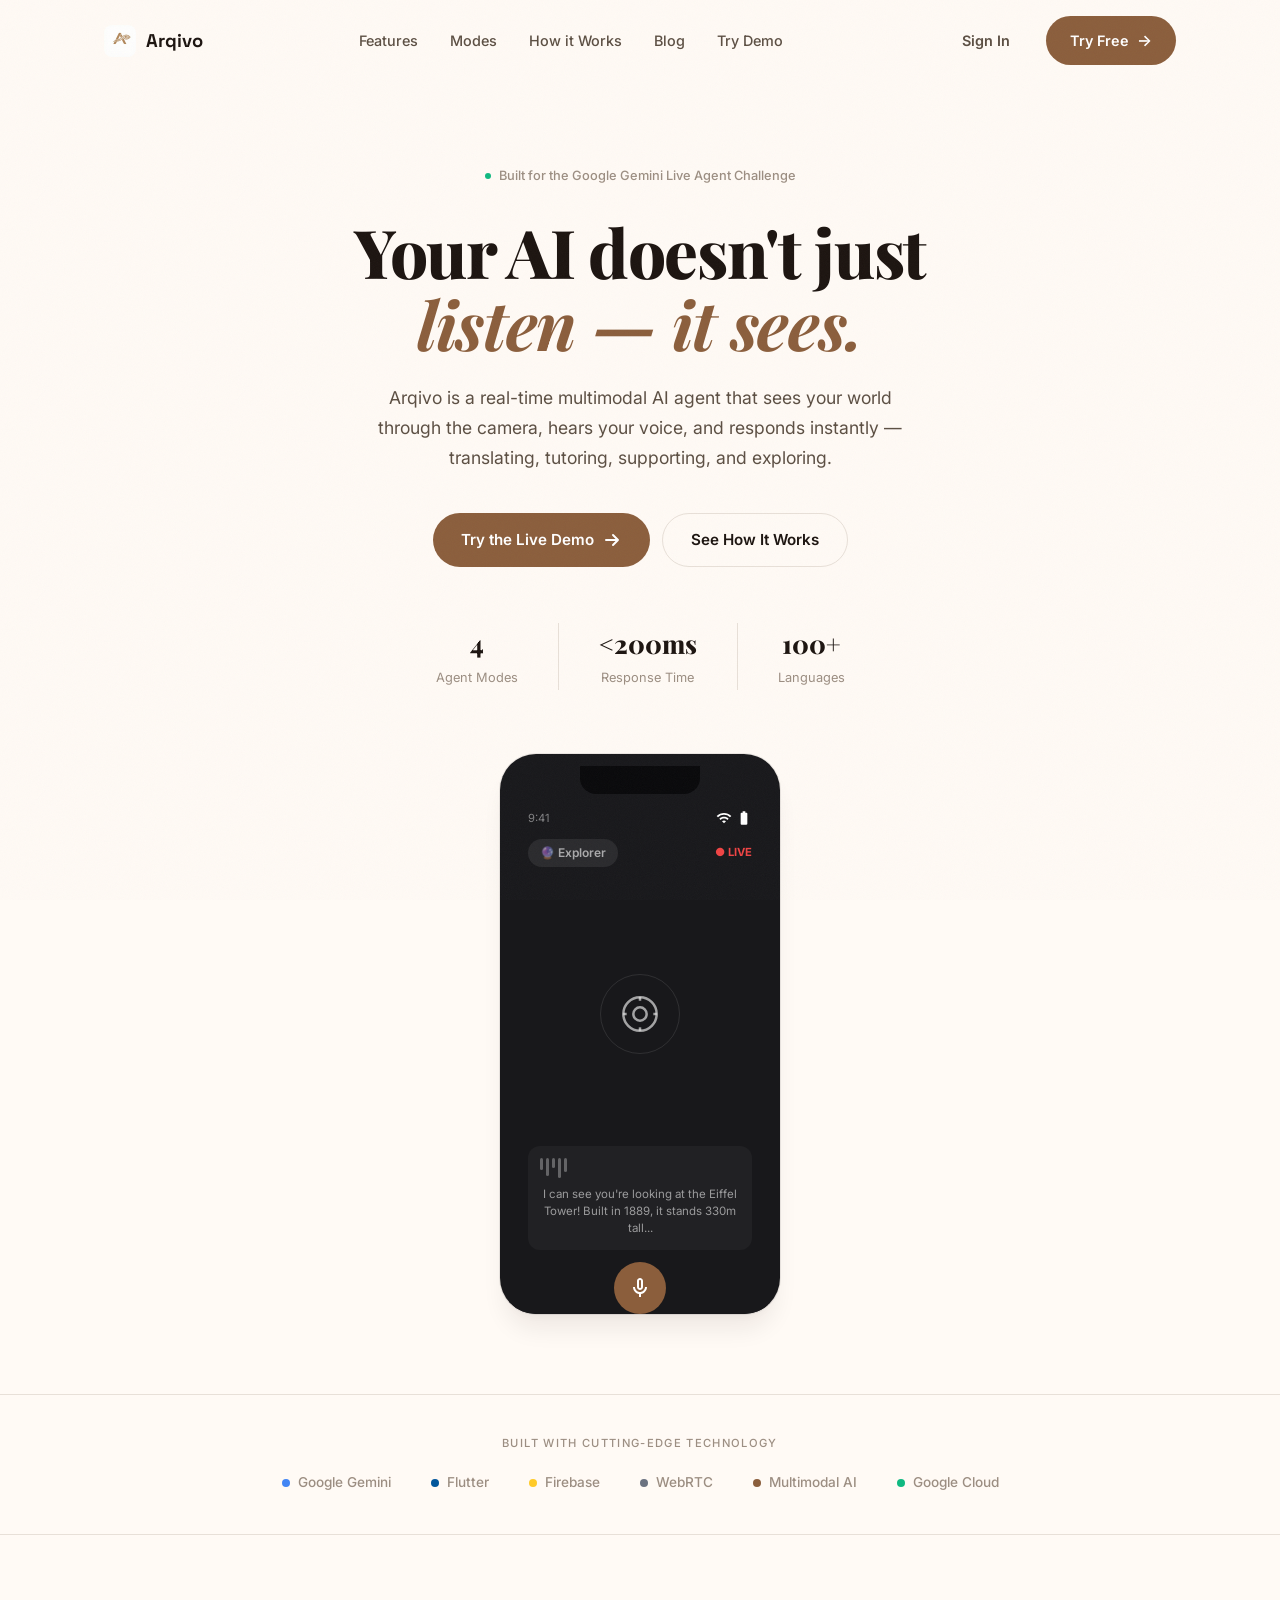
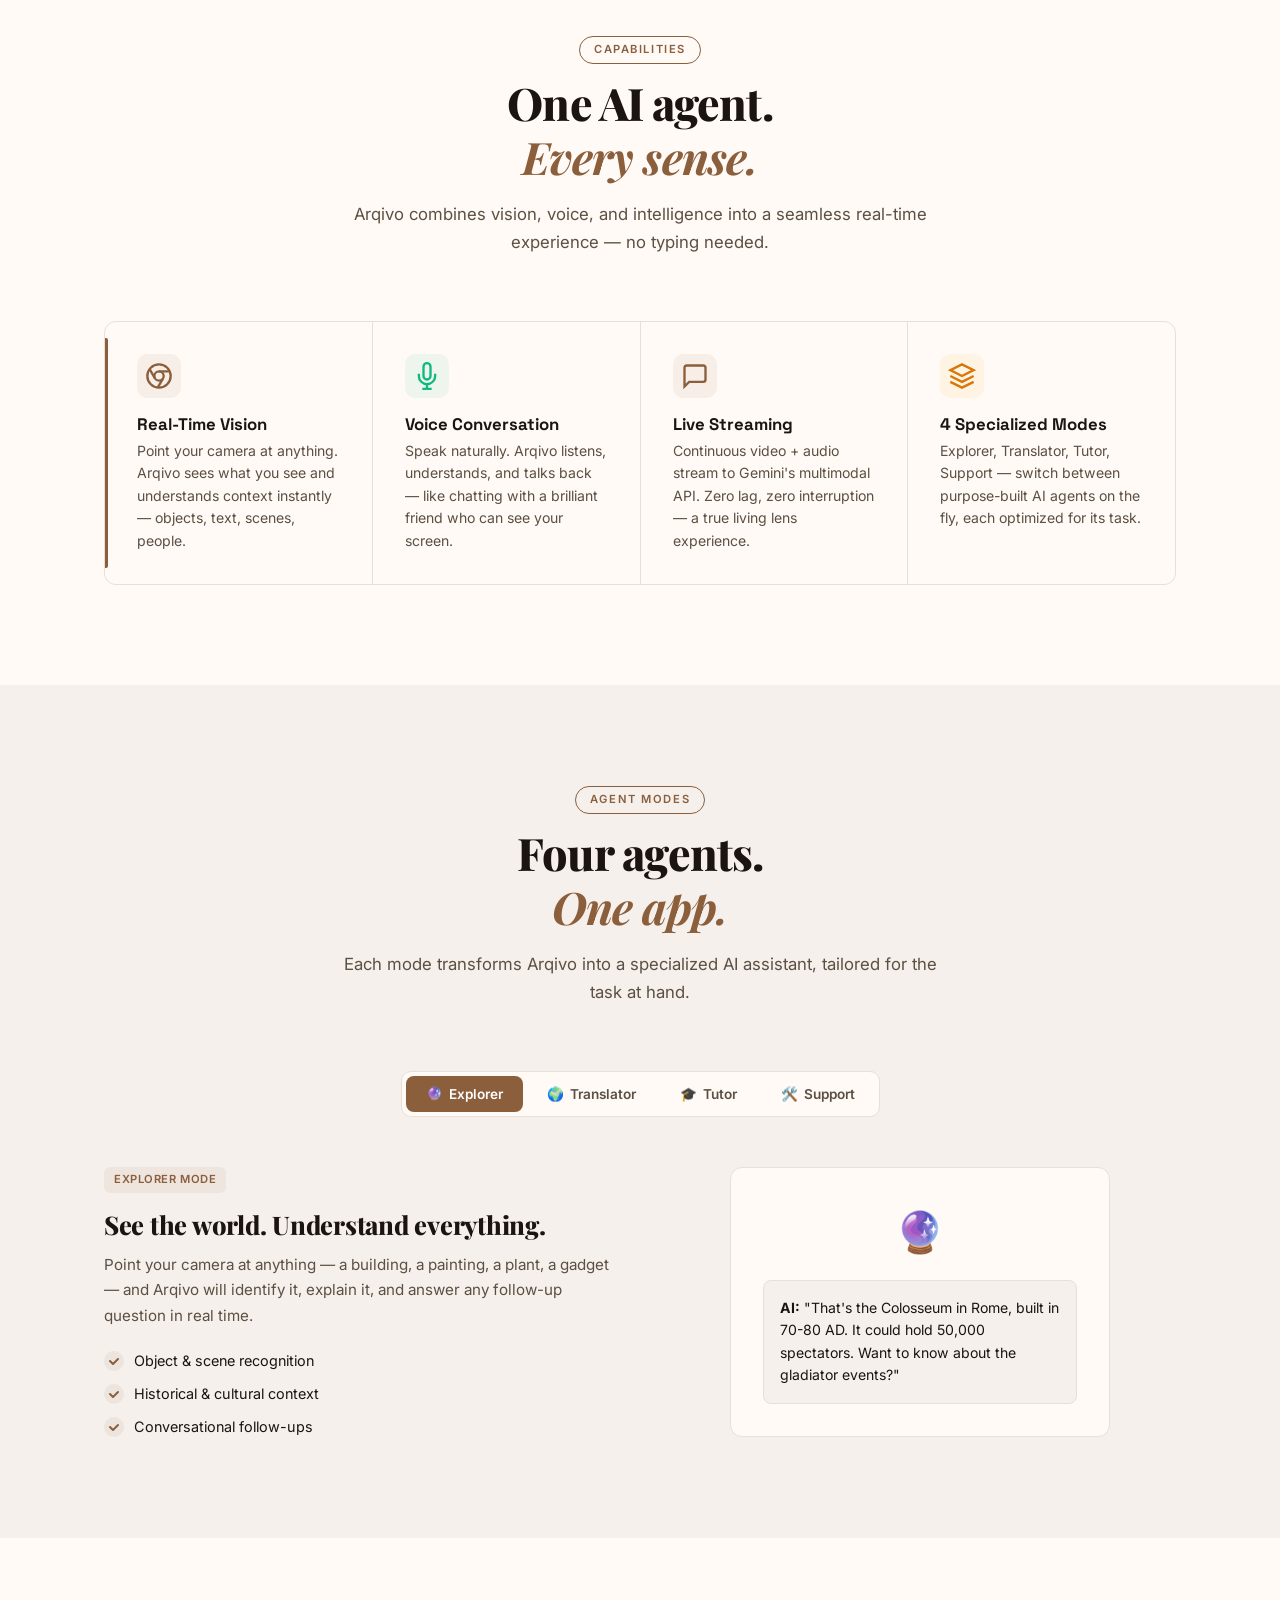
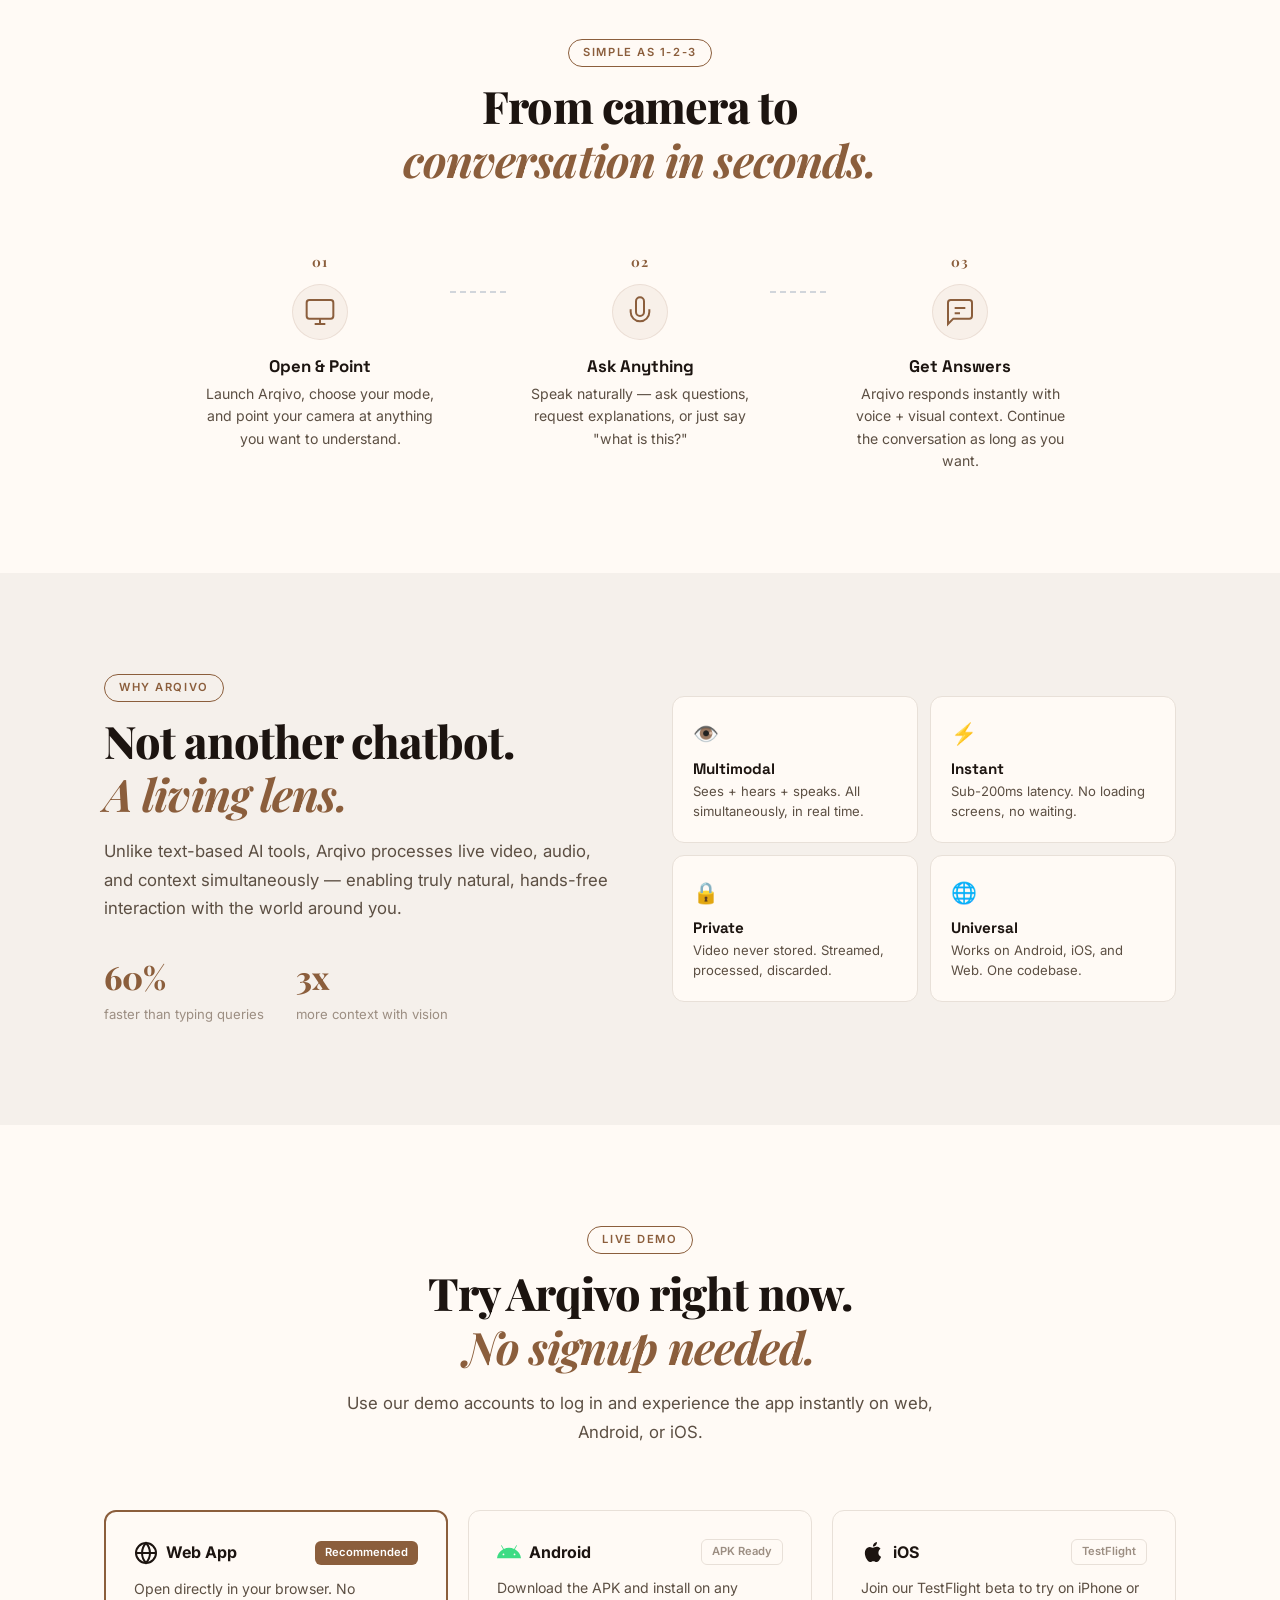
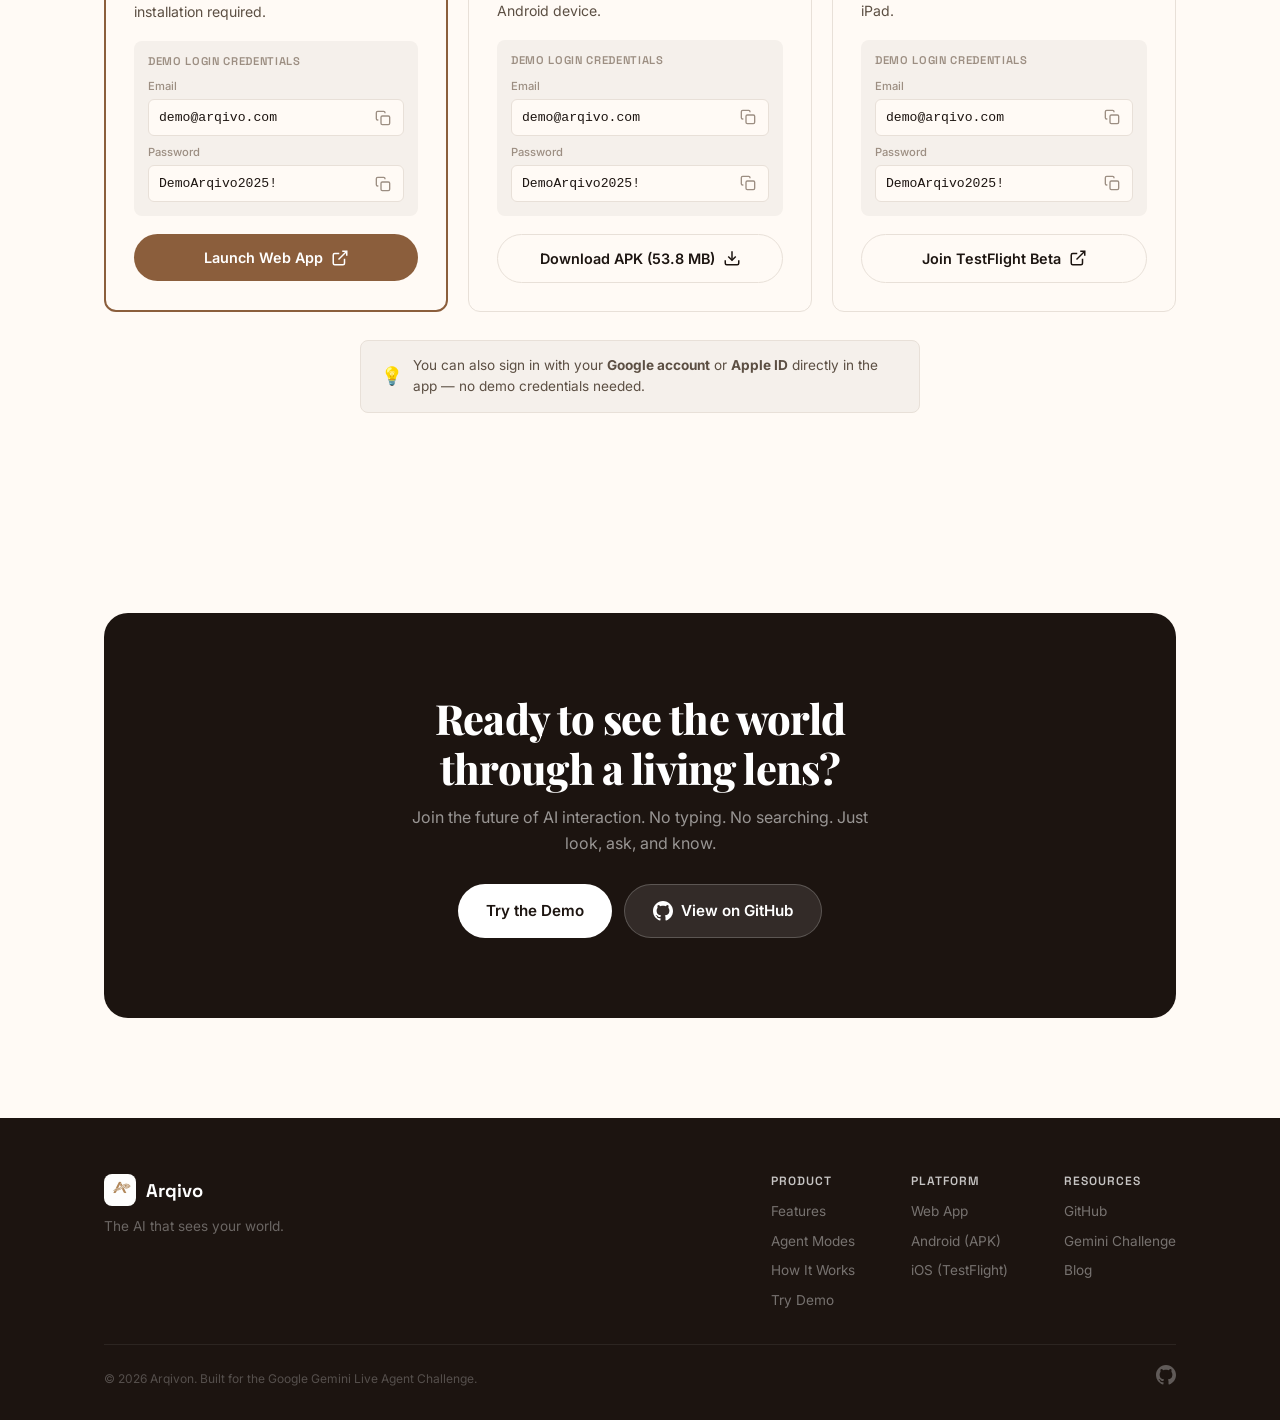
==== commit 02ba0c9e: "Full update: blog fixes, landing page polish, deployment proof, architecture page" ====
--- a/landing/index.html
+++ b/landing/index.html
@@ -3,8 +3,8 @@
 <head>
     <meta charset="UTF-8">
     <meta name="viewport" content="width=device-width, initial-scale=1.0">
-    <title>Arqivon — Your AI-Powered Living Lens</title>
-    <meta name="description" content="Arqivon is a real-time multimodal AI agent that sees, hears, speaks and understands. Translate, tutor, support — all through one living lens.">
+    <title>Arqivo — Your AI-Powered Living Lens</title>
+    <meta name="description" content="Arqivo is a real-time multimodal AI agent that sees, hears, speaks and understands. Translate, tutor, support — all through one living lens.">
     <link rel="preconnect" href="https://fonts.googleapis.com">
     <link rel="preconnect" href="https://fonts.gstatic.com" crossorigin>
     <link href="https://fonts.googleapis.com/css2?family=Inter:wght@300;400;500;600;700;800;900&family=Playfair+Display:ital,wght@0,400;0,700;0,800;0,900;1,400;1,700&family=Space+Grotesk:wght@400;500;600;700&display=swap" rel="stylesheet">
@@ -17,8 +17,8 @@
     <header class="navbar" id="navbar">
         <div class="container navbar__inner">
             <a href="#" class="navbar__brand">
-                <img src="assets/images/logo-128.png" alt="Arqivon" width="32" height="32" class="navbar__logo-img">
-                <span class="navbar__name">Arqivon</span>
+                <img src="assets/images/logo-128.png" alt="Arqivo" width="32" height="32" class="navbar__logo-img">
+                <span class="navbar__name">Arqivo</span>
             </a>
             <nav class="navbar__links" id="navLinks">
                 <a href="#features" class="navbar__link">Features</a>
@@ -67,7 +67,7 @@
                 <span class="hero__gradient-text">listen — it sees.</span>
             </h1>
             <p class="hero__subtitle" data-animate="fade-up" data-delay="200">
-                Arqivon is a real-time multimodal AI agent that sees your world through the camera,
+                Arqivo is a real-time multimodal AI agent that sees your world through the camera,
                 hears your voice, and responds instantly — translating, tutoring, supporting, and exploring.
             </p>
             <div class="hero__cta" data-animate="fade-up" data-delay="300">
@@ -160,7 +160,7 @@
             <div class="section-header" data-animate="fade-up">
                 <span class="section-tag">Capabilities</span>
                 <h2 class="section-title">One AI agent.<br><span class="gradient-text">Every sense.</span></h2>
-                <p class="section-desc">Arqivon combines vision, voice, and intelligence into a seamless real-time experience — no typing needed.</p>
+                <p class="section-desc">Arqivo combines vision, voice, and intelligence into a seamless real-time experience — no typing needed.</p>
             </div>
 
             <div class="features__grid">
@@ -169,14 +169,14 @@
                         <svg width="28" height="28" viewBox="0 0 24 24" fill="none" stroke="currentColor" stroke-width="2"><circle cx="12" cy="12" r="10"/><circle cx="12" cy="12" r="4"/><line x1="21.17" y1="8" x2="12" y2="8"/><line x1="3.95" y1="6.06" x2="8.54" y2="14"/><line x1="10.88" y1="21.94" x2="15.46" y2="14"/></svg>
                     </div>
                     <h3 class="feature-card__title">Real-Time Vision</h3>
-                    <p class="feature-card__desc">Point your camera at anything. Arqivon sees what you see and understands context instantly — objects, text, scenes, people.</p>
+                    <p class="feature-card__desc">Point your camera at anything. Arqivo sees what you see and understands context instantly — objects, text, scenes, people.</p>
                 </div>
                 <div class="feature-card" data-animate="fade-up" data-delay="100">
                     <div class="feature-card__icon feature-card__icon--green">
                         <svg width="28" height="28" viewBox="0 0 24 24" fill="none" stroke="currentColor" stroke-width="2"><path d="M12 1a3 3 0 00-3 3v8a3 3 0 006 0V4a3 3 0 00-3-3z"/><path d="M19 10v2a7 7 0 01-14 0v-2"/><line x1="12" y1="19" x2="12" y2="23"/><line x1="8" y1="23" x2="16" y2="23"/></svg>
                     </div>
                     <h3 class="feature-card__title">Voice Conversation</h3>
-                    <p class="feature-card__desc">Speak naturally. Arqivon listens, understands, and talks back — like chatting with a brilliant friend who can see your screen.</p>
+                    <p class="feature-card__desc">Speak naturally. Arqivo listens, understands, and talks back — like chatting with a brilliant friend who can see your screen.</p>
                 </div>
                 <div class="feature-card" data-animate="fade-up" data-delay="200">
                     <div class="feature-card__icon feature-card__icon--blue">
@@ -202,7 +202,7 @@
             <div class="section-header" data-animate="fade-up">
                 <span class="section-tag">Agent Modes</span>
                 <h2 class="section-title">Four agents.<br><span class="gradient-text">One app.</span></h2>
-                <p class="section-desc">Each mode transforms Arqivon into a specialized AI assistant, tailored for the task at hand.</p>
+                <p class="section-desc">Each mode transforms Arqivo into a specialized AI assistant, tailored for the task at hand.</p>
             </div>
 
             <div class="modes__tabs" data-animate="fade-up" data-delay="100">
@@ -229,7 +229,7 @@
                     <div class="mode-panel__content">
                         <div class="mode-panel__badge mode-panel__badge--purple">Explorer Mode</div>
                         <h3 class="mode-panel__title">See the world. Understand everything.</h3>
-                        <p class="mode-panel__desc">Point your camera at anything — a building, a painting, a plant, a gadget — and Arqivon will identify it, explain it, and answer any follow-up question in real time.</p>
+                        <p class="mode-panel__desc">Point your camera at anything — a building, a painting, a plant, a gadget — and Arqivo will identify it, explain it, and answer any follow-up question in real time.</p>
                         <ul class="mode-panel__features">
                             <li><svg width="20" height="20" viewBox="0 0 20 20" fill="none"><circle cx="10" cy="10" r="10" fill="#8B5E3C" fill-opacity="0.08"/><path d="M6 10l3 3 5-5" stroke="#8B5E3C" stroke-width="2" stroke-linecap="round" stroke-linejoin="round"/></svg> Object &amp; scene recognition</li>
                             <li><svg width="20" height="20" viewBox="0 0 20 20" fill="none"><circle cx="10" cy="10" r="10" fill="#8B5E3C" fill-opacity="0.08"/><path d="M6 10l3 3 5-5" stroke="#8B5E3C" stroke-width="2" stroke-linecap="round" stroke-linejoin="round"/></svg> Historical &amp; cultural context</li>
@@ -248,7 +248,7 @@
                     <div class="mode-panel__content">
                         <div class="mode-panel__badge mode-panel__badge--amber">Translator Mode</div>
                         <h3 class="mode-panel__title">Break every language barrier.</h3>
-                        <p class="mode-panel__desc">Hold your phone up to a sign, menu, or document — or just speak — and Arqivon translates in real time with perfect context and natural pronunciation.</p>
+                        <p class="mode-panel__desc">Hold your phone up to a sign, menu, or document — or just speak — and Arqivo translates in real time with perfect context and natural pronunciation.</p>
                         <ul class="mode-panel__features">
                             <li><svg width="20" height="20" viewBox="0 0 20 20" fill="none"><circle cx="10" cy="10" r="10" fill="#D97706" fill-opacity="0.08"/><path d="M6 10l3 3 5-5" stroke="#D97706" stroke-width="2" stroke-linecap="round" stroke-linejoin="round"/></svg> Visual text translation (signs, menus)</li>
                             <li><svg width="20" height="20" viewBox="0 0 20 20" fill="none"><circle cx="10" cy="10" r="10" fill="#D97706" fill-opacity="0.08"/><path d="M6 10l3 3 5-5" stroke="#D97706" stroke-width="2" stroke-linecap="round" stroke-linejoin="round"/></svg> Spoken language interpretation</li>
@@ -267,7 +267,7 @@
                     <div class="mode-panel__content">
                         <div class="mode-panel__badge mode-panel__badge--green">Tutor Mode</div>
                         <h3 class="mode-panel__title">Your personal genius tutor.</h3>
-                        <p class="mode-panel__desc">Point at a math problem, a textbook page, or lab equipment — Arqivon explains concepts step-by-step, adapting to your level and learning style.</p>
+                        <p class="mode-panel__desc">Point at a math problem, a textbook page, or lab equipment — Arqivo explains concepts step-by-step, adapting to your level and learning style.</p>
                         <ul class="mode-panel__features">
                             <li><svg width="20" height="20" viewBox="0 0 20 20" fill="none"><circle cx="10" cy="10" r="10" fill="#059669" fill-opacity="0.08"/><path d="M6 10l3 3 5-5" stroke="#059669" stroke-width="2" stroke-linecap="round" stroke-linejoin="round"/></svg> Step-by-step walkthroughs</li>
                             <li><svg width="20" height="20" viewBox="0 0 20 20" fill="none"><circle cx="10" cy="10" r="10" fill="#059669" fill-opacity="0.08"/><path d="M6 10l3 3 5-5" stroke="#059669" stroke-width="2" stroke-linecap="round" stroke-linejoin="round"/></svg> Adaptive difficulty levels</li>
@@ -286,7 +286,7 @@
                     <div class="mode-panel__content">
                         <div class="mode-panel__badge mode-panel__badge--blue">Support Mode</div>
                         <h3 class="mode-panel__title">Fix anything. Visually guided.</h3>
-                        <p class="mode-panel__desc">Show Arqivon a broken appliance, an error screen, or a tangled cable setup — it diagnoses the issue and walks you through the fix, step by step.</p>
+                        <p class="mode-panel__desc">Show Arqivo a broken appliance, an error screen, or a tangled cable setup — it diagnoses the issue and walks you through the fix, step by step.</p>
                         <ul class="mode-panel__features">
                             <li><svg width="20" height="20" viewBox="0 0 20 20" fill="none"><circle cx="10" cy="10" r="10" fill="#8B5E3C" fill-opacity="0.08"/><path d="M6 10l3 3 5-5" stroke="#8B5E3C" stroke-width="2" stroke-linecap="round" stroke-linejoin="round"/></svg> Visual diagnostics</li>
                             <li><svg width="20" height="20" viewBox="0 0 20 20" fill="none"><circle cx="10" cy="10" r="10" fill="#8B5E3C" fill-opacity="0.08"/><path d="M6 10l3 3 5-5" stroke="#8B5E3C" stroke-width="2" stroke-linecap="round" stroke-linejoin="round"/></svg> Step-by-step repair guidance</li>
@@ -318,7 +318,7 @@
                         <svg width="32" height="32" viewBox="0 0 24 24" fill="none" stroke="currentColor" stroke-width="1.5"><rect x="2" y="3" width="20" height="14" rx="2"/><path d="M8 21h8M12 17v4"/></svg>
                     </div>
                     <h3 class="step__title">Open &amp; Point</h3>
-                    <p class="step__desc">Launch Arqivon, choose your mode, and point your camera at anything you want to understand.</p>
+                    <p class="step__desc">Launch Arqivo, choose your mode, and point your camera at anything you want to understand.</p>
                 </div>
                 <div class="step__connector">
                     <svg width="60" height="2"><line x1="0" y1="1" x2="60" y2="1" stroke="#D1D5DB" stroke-width="2" stroke-dasharray="6 4"/></svg>
@@ -340,7 +340,7 @@
                         <svg width="32" height="32" viewBox="0 0 24 24" fill="none" stroke="currentColor" stroke-width="1.5"><path d="M21 15a2 2 0 01-2 2H7l-4 4V5a2 2 0 012-2h14a2 2 0 012 2z"/><path d="M8 9h8M8 13h4"/></svg>
                     </div>
                     <h3 class="step__title">Get Answers</h3>
-                    <p class="step__desc">Arqivon responds instantly with voice + visual context. Continue the conversation as long as you want.</p>
+                    <p class="step__desc">Arqivo responds instantly with voice + visual context. Continue the conversation as long as you want.</p>
                 </div>
             </div>
         </div>
@@ -351,9 +351,9 @@
         <div class="container">
             <div class="why__grid">
                 <div class="why__content" data-animate="fade-up">
-                    <span class="section-tag">Why Arqivon</span>
+                    <span class="section-tag">Why Arqivo</span>
                     <h2 class="section-title section-title--left">Not another chatbot.<br><span class="gradient-text">A living lens.</span></h2>
-                    <p class="section-desc section-desc--left">Unlike text-based AI tools, Arqivon processes live video, audio, and context simultaneously — enabling truly natural, hands-free interaction with the world around you.</p>
+                    <p class="section-desc section-desc--left">Unlike text-based AI tools, Arqivo processes live video, audio, and context simultaneously — enabling truly natural, hands-free interaction with the world around you.</p>
                     <div class="why__metrics">
                         <div class="why__metric">
                             <div class="why__metric-value">60%</div>
@@ -396,7 +396,7 @@
         <div class="container">
             <div class="section-header" data-animate="fade-up">
                 <span class="section-tag">Live Demo</span>
-                <h2 class="section-title">Try Arqivon right now.<br><span class="gradient-text">No signup needed.</span></h2>
+                <h2 class="section-title">Try Arqivo right now.<br><span class="gradient-text">No signup needed.</span></h2>
                 <p class="section-desc">Use our demo accounts to log in and experience the app instantly on web, Android, or iOS.</p>
             </div>
 
@@ -416,15 +416,15 @@
                         <h4>Demo Login Credentials</h4>
                         <div class="demo-card__field">
                             <label>Email</label>
-                            <div class="demo-card__copy" data-copy="demo@arqivon.com">
-                                <code>demo@arqivon.com</code>
+                            <div class="demo-card__copy" data-copy="demo@arqivo.com">
+                                <code>demo@arqivo.com</code>
                                 <button class="copy-btn" title="Copy"><svg width="16" height="16" viewBox="0 0 24 24" fill="none" stroke="currentColor" stroke-width="2"><rect x="9" y="9" width="13" height="13" rx="2"/><path d="M5 15H4a2 2 0 01-2-2V4a2 2 0 012-2h9a2 2 0 012 2v1"/></svg></button>
                             </div>
                         </div>
                         <div class="demo-card__field">
                             <label>Password</label>
-                            <div class="demo-card__copy" data-copy="DemoArqivon2025!">
-                                <code>DemoArqivon2025!</code>
+                            <div class="demo-card__copy" data-copy="DemoArqivo2025!">
+                                <code>DemoArqivo2025!</code>
                                 <button class="copy-btn" title="Copy"><svg width="16" height="16" viewBox="0 0 24 24" fill="none" stroke="currentColor" stroke-width="2"><rect x="9" y="9" width="13" height="13" rx="2"/><path d="M5 15H4a2 2 0 01-2-2V4a2 2 0 012-2h9a2 2 0 012 2v1"/></svg></button>
                             </div>
                         </div>
@@ -449,15 +449,15 @@
                         <h4>Demo Login Credentials</h4>
                         <div class="demo-card__field">
                             <label>Email</label>
-                            <div class="demo-card__copy" data-copy="demo@arqivon.com">
-                                <code>demo@arqivon.com</code>
+                            <div class="demo-card__copy" data-copy="demo@arqivo.com">
+                                <code>demo@arqivo.com</code>
                                 <button class="copy-btn" title="Copy"><svg width="16" height="16" viewBox="0 0 24 24" fill="none" stroke="currentColor" stroke-width="2"><rect x="9" y="9" width="13" height="13" rx="2"/><path d="M5 15H4a2 2 0 01-2-2V4a2 2 0 012-2h9a2 2 0 012 2v1"/></svg></button>
                             </div>
                         </div>
                         <div class="demo-card__field">
                             <label>Password</label>
-                            <div class="demo-card__copy" data-copy="DemoArqivon2025!">
-                                <code>DemoArqivon2025!</code>
+                            <div class="demo-card__copy" data-copy="DemoArqivo2025!">
+                                <code>DemoArqivo2025!</code>
                                 <button class="copy-btn" title="Copy"><svg width="16" height="16" viewBox="0 0 24 24" fill="none" stroke="currentColor" stroke-width="2"><rect x="9" y="9" width="13" height="13" rx="2"/><path d="M5 15H4a2 2 0 01-2-2V4a2 2 0 012-2h9a2 2 0 012 2v1"/></svg></button>
                             </div>
                         </div>
@@ -482,15 +482,15 @@
                         <h4>Demo Login Credentials</h4>
                         <div class="demo-card__field">
                             <label>Email</label>
-                            <div class="demo-card__copy" data-copy="demo@arqivon.com">
-                                <code>demo@arqivon.com</code>
+                            <div class="demo-card__copy" data-copy="demo@arqivo.com">
+                                <code>demo@arqivo.com</code>
                                 <button class="copy-btn" title="Copy"><svg width="16" height="16" viewBox="0 0 24 24" fill="none" stroke="currentColor" stroke-width="2"><rect x="9" y="9" width="13" height="13" rx="2"/><path d="M5 15H4a2 2 0 01-2-2V4a2 2 0 012-2h9a2 2 0 012 2v1"/></svg></button>
                             </div>
                         </div>
                         <div class="demo-card__field">
                             <label>Password</label>
-                            <div class="demo-card__copy" data-copy="DemoArqivon2025!">
-                                <code>DemoArqivon2025!</code>
+                            <div class="demo-card__copy" data-copy="DemoArqivo2025!">
+                                <code>DemoArqivo2025!</code>
                                 <button class="copy-btn" title="Copy"><svg width="16" height="16" viewBox="0 0 24 24" fill="none" stroke="currentColor" stroke-width="2"><rect x="9" y="9" width="13" height="13" rx="2"/><path d="M5 15H4a2 2 0 01-2-2V4a2 2 0 012-2h9a2 2 0 012 2v1"/></svg></button>
                             </div>
                         </div>
@@ -519,7 +519,7 @@
                 <p class="cta__desc">Join the future of AI interaction. No typing. No searching. Just look, ask, and know.</p>
                 <div class="cta__buttons">
                     <a href="#demo" class="btn btn--white btn--lg">Try the Demo</a>
-                    <a href="https://github.com/Medialordofficial/Arqivon" target="_blank" class="btn btn--ghost-white btn--lg">
+                    <a href="https://github.com/Medialordofficial/Arqivo" target="_blank" class="btn btn--ghost-white btn--lg">
                         <svg width="20" height="20" viewBox="0 0 24 24" fill="currentColor"><path d="M12 0c-6.626 0-12 5.373-12 12 0 5.302 3.438 9.8 8.207 11.387.599.111.793-.261.793-.577v-2.234c-3.338.726-4.033-1.416-4.033-1.416-.546-1.387-1.333-1.756-1.333-1.756-1.089-.745.083-.729.083-.729 1.205.084 1.839 1.237 1.839 1.237 1.07 1.834 2.807 1.304 3.492.997.107-.775.418-1.305.762-1.604-2.665-.305-5.467-1.334-5.467-5.931 0-1.311.469-2.381 1.236-3.221-.124-.303-.535-1.524.117-3.176 0 0 1.008-.322 3.301 1.23.957-.266 1.983-.399 3.003-.404 1.02.005 2.047.138 3.006.404 2.291-1.552 3.297-1.23 3.297-1.23.653 1.653.242 2.874.118 3.176.77.84 1.235 1.911 1.235 3.221 0 4.609-2.807 5.624-5.479 5.921.43.372.823 1.102.823 2.222v3.293c0 .319.192.694.801.576 4.765-1.589 8.199-6.086 8.199-11.386 0-6.627-5.373-12-12-12z"/></svg>
                         View on GitHub
                     </a>
@@ -534,8 +534,8 @@
             <div class="footer__inner">
                 <div class="footer__brand">
                     <a href="#" class="navbar__brand">
-                        <img src="assets/images/logo-128.png" alt="Arqivon" width="28" height="28" class="navbar__logo-img">
-                        <span class="navbar__name">Arqivon</span>
+                        <img src="assets/images/logo-128.png" alt="Arqivo" width="28" height="28" class="navbar__logo-img">
+                        <span class="navbar__name">Arqivo</span>
                     </a>
                     <p class="footer__tagline">The AI that sees your world.</p>
                 </div>
@@ -559,17 +559,12 @@
                         <a href="https://geminiliveagentchallenge.devpost.com/" target="_blank">Gemini Challenge</a>
                         <a href="blog.html">Blog</a>
                     </div>
-                    <div class="footer__col">
-                        <h4>Legal</h4>
-                        <a href="/privacy">Privacy Policy</a>
-                        <a href="/terms">Terms of Service</a>
-                    </div>
                 </div>
             </div>
             <div class="footer__bottom">
                 <p>&copy; 2026 Arqivon. Built for the Google Gemini Live Agent Challenge.</p>
                 <div class="footer__socials">
-                    <a href="https://github.com/Medialordofficial/Arqivon" target="_blank" aria-label="GitHub">
+                    <a href="https://github.com/Medialordofficial/Arqivo" target="_blank" aria-label="GitHub">
                         <svg width="20" height="20" viewBox="0 0 24 24" fill="currentColor"><path d="M12 0c-6.626 0-12 5.373-12 12 0 5.302 3.438 9.8 8.207 11.387.599.111.793-.261.793-.577v-2.234c-3.338.726-4.033-1.416-4.033-1.416-.546-1.387-1.333-1.756-1.333-1.756-1.089-.745.083-.729.083-.729 1.205.084 1.839 1.237 1.839 1.237 1.07 1.834 2.807 1.304 3.492.997.107-.775.418-1.305.762-1.604-2.665-.305-5.467-1.334-5.467-5.931 0-1.311.469-2.381 1.236-3.221-.124-.303-.535-1.524.117-3.176 0 0 1.008-.322 3.301 1.23.957-.266 1.983-.399 3.003-.404 1.02.005 2.047.138 3.006.404 2.291-1.552 3.297-1.23 3.297-1.23.653 1.653.242 2.874.118 3.176.77.84 1.235 1.911 1.235 3.221 0 4.609-2.807 5.624-5.479 5.921.43.372.823 1.102.823 2.222v3.293c0 .319.192.694.801.576 4.765-1.589 8.199-6.086 8.199-11.386 0-6.627-5.373-12-12-12z"/></svg>
                     </a>
                 </div>
